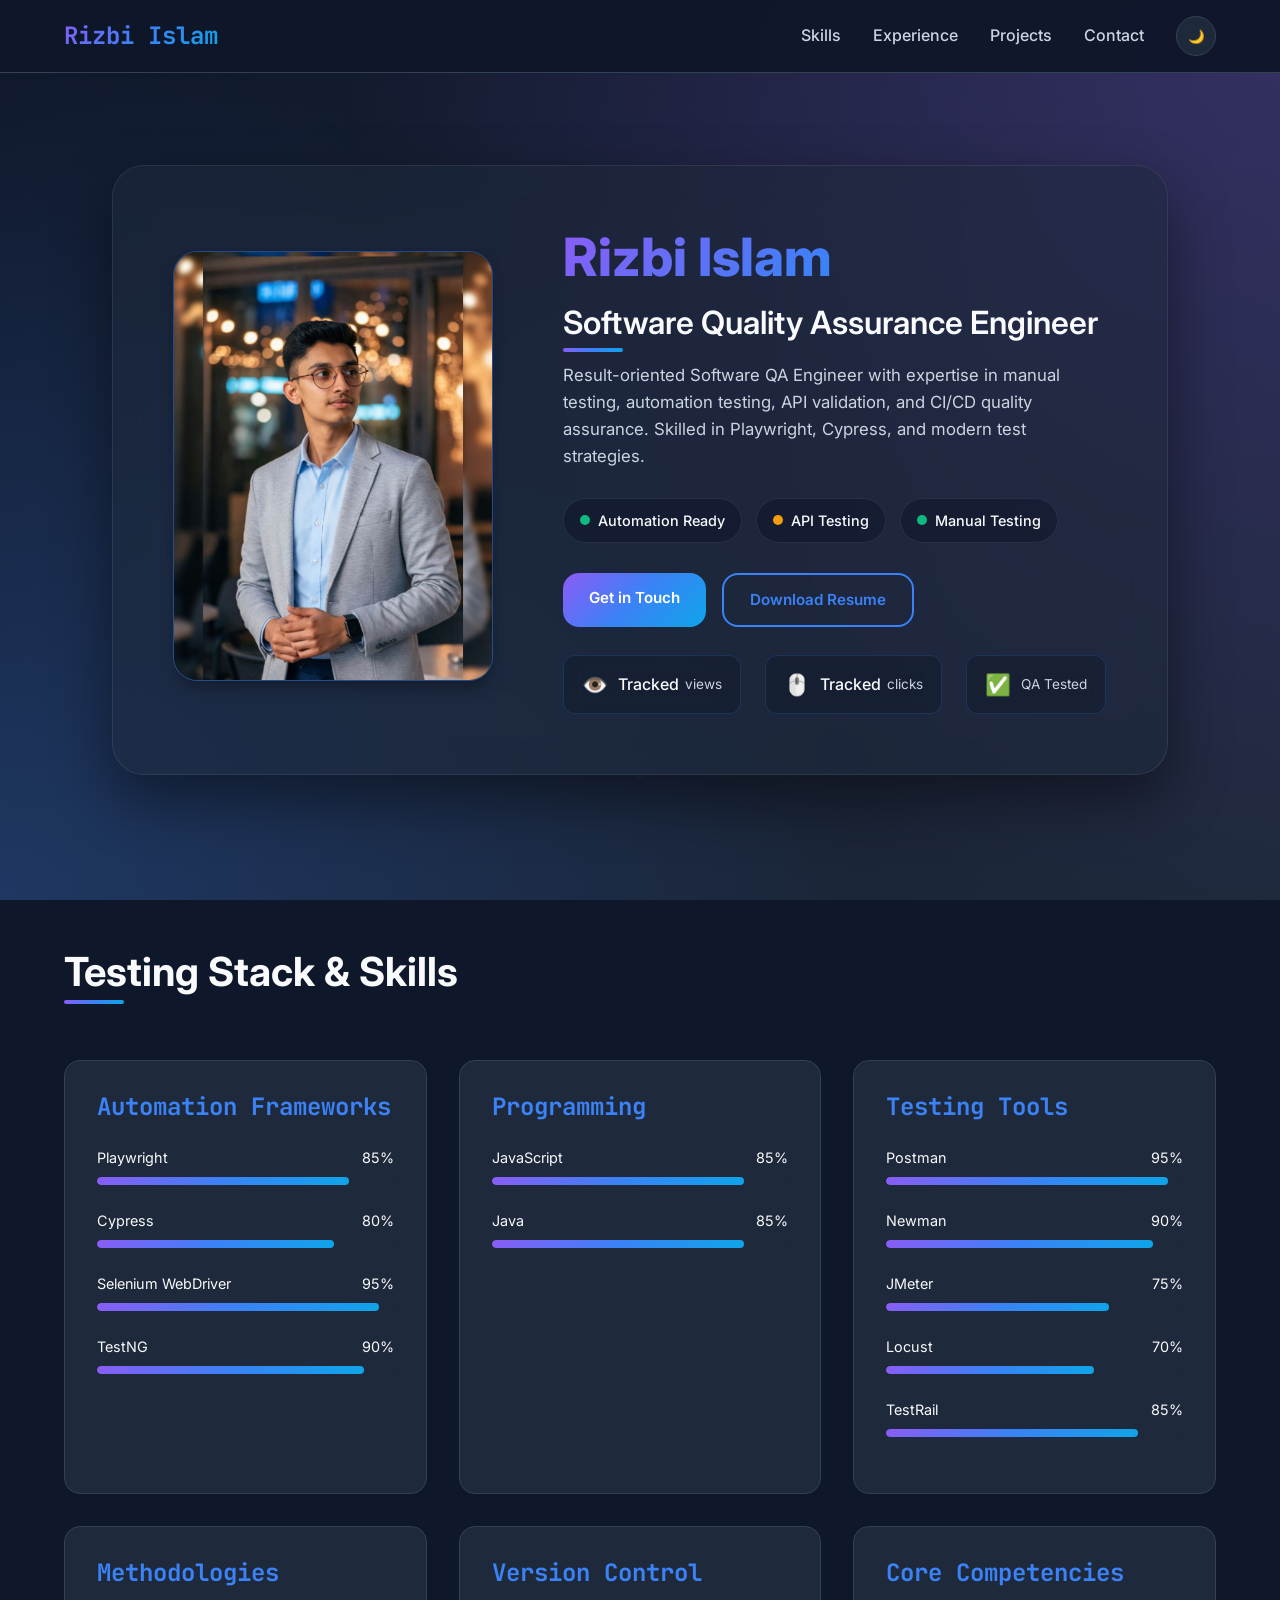
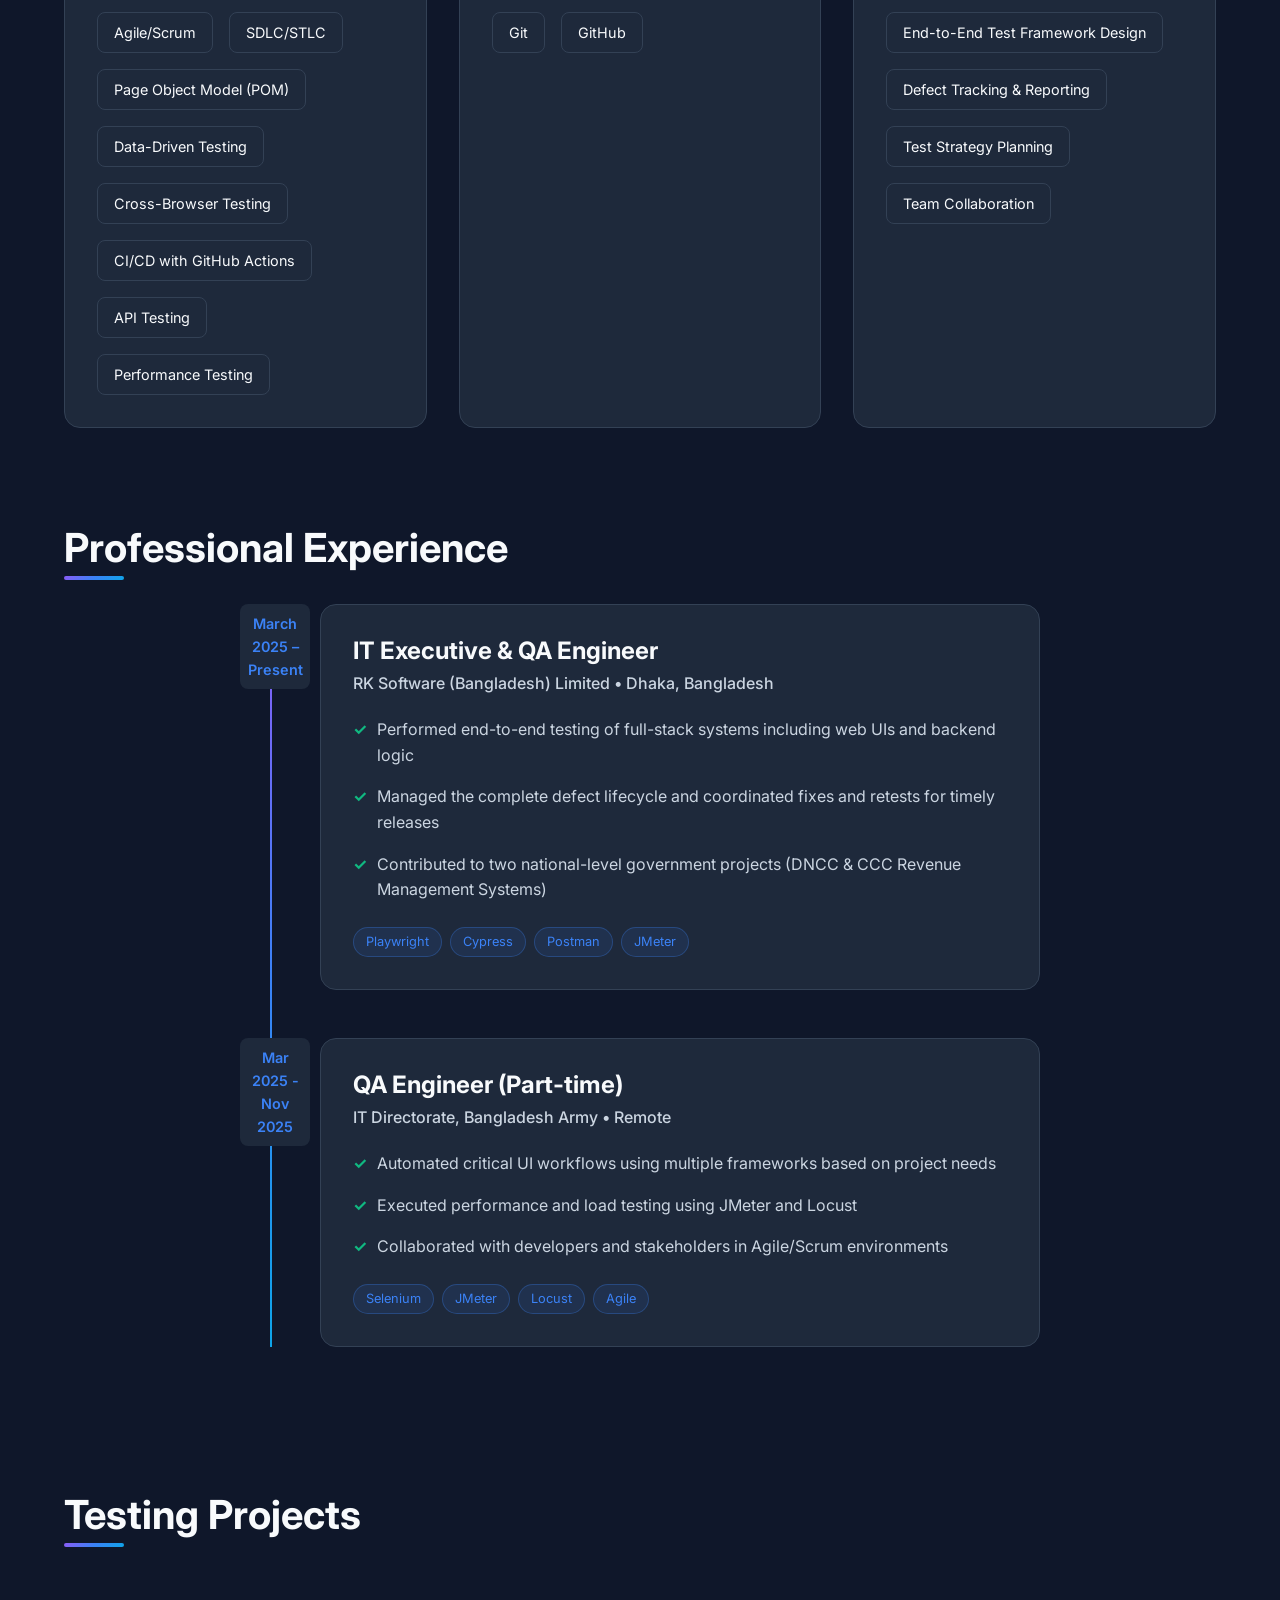
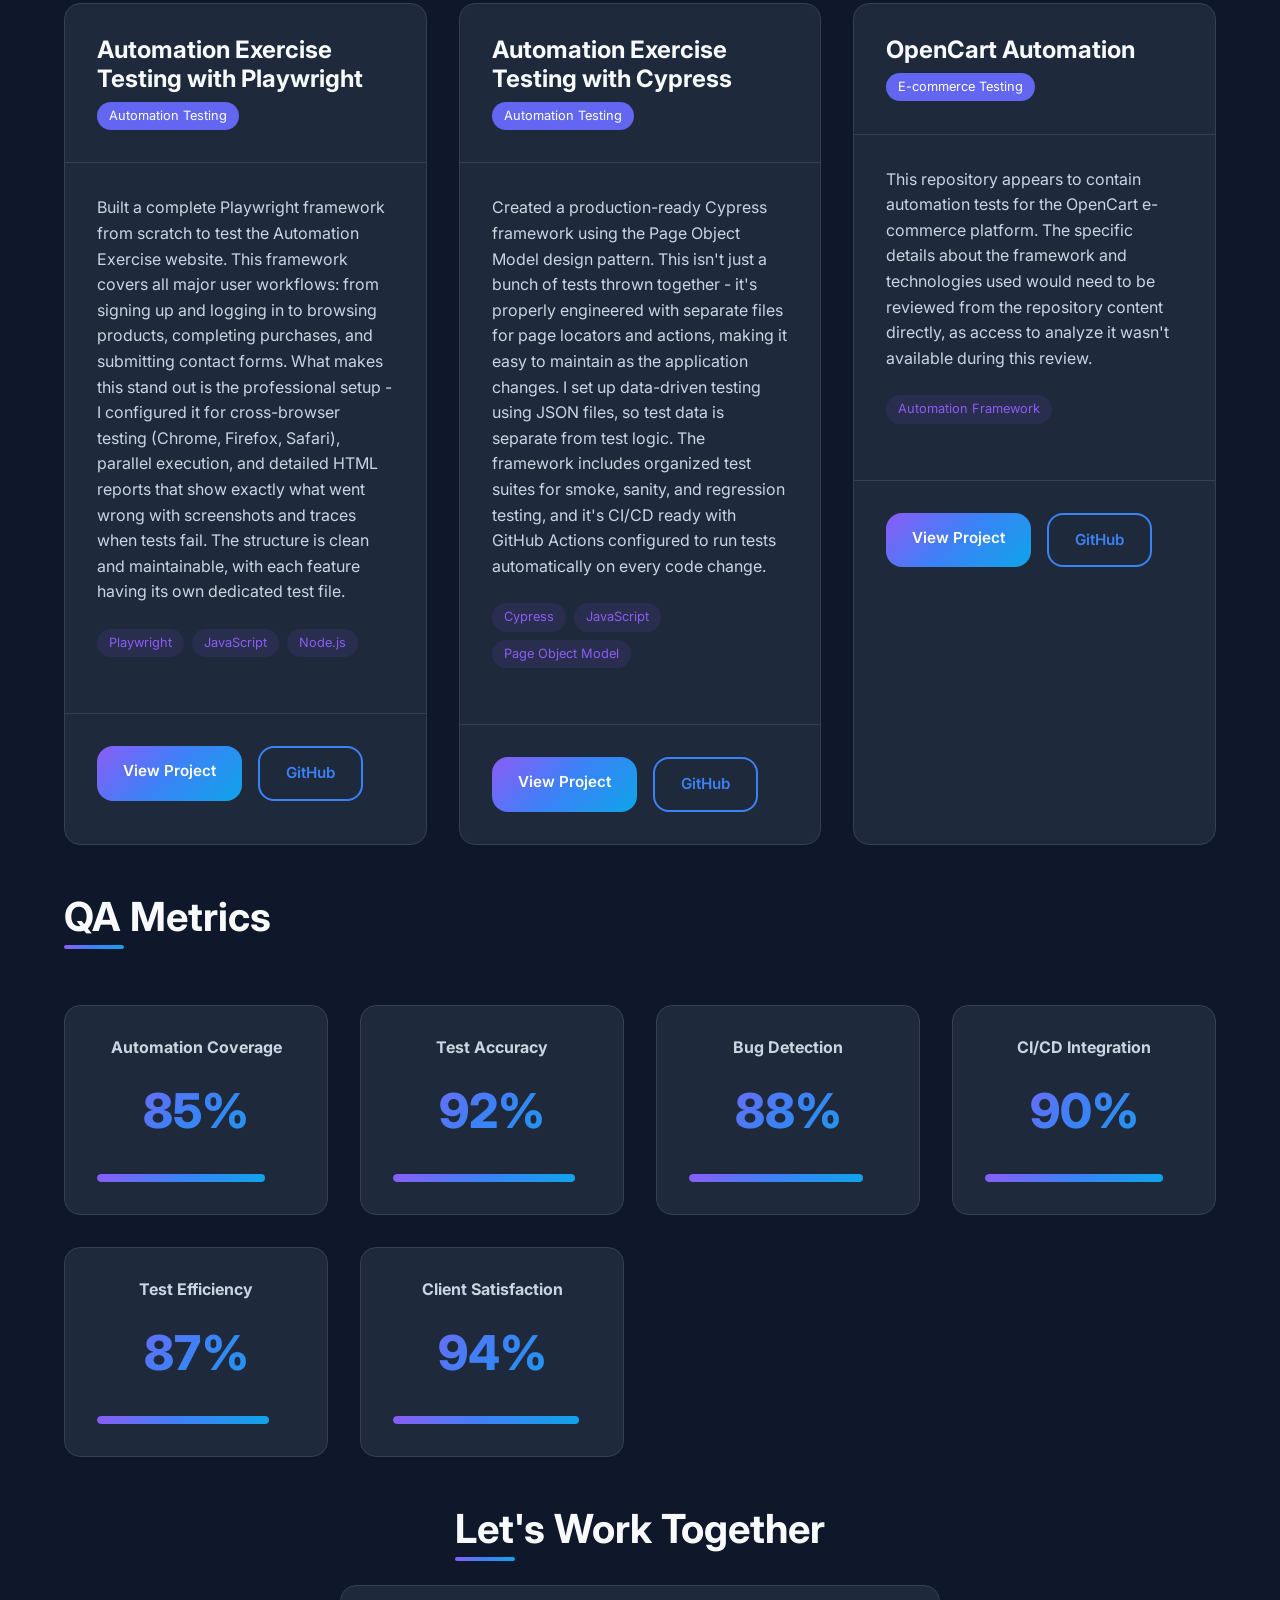
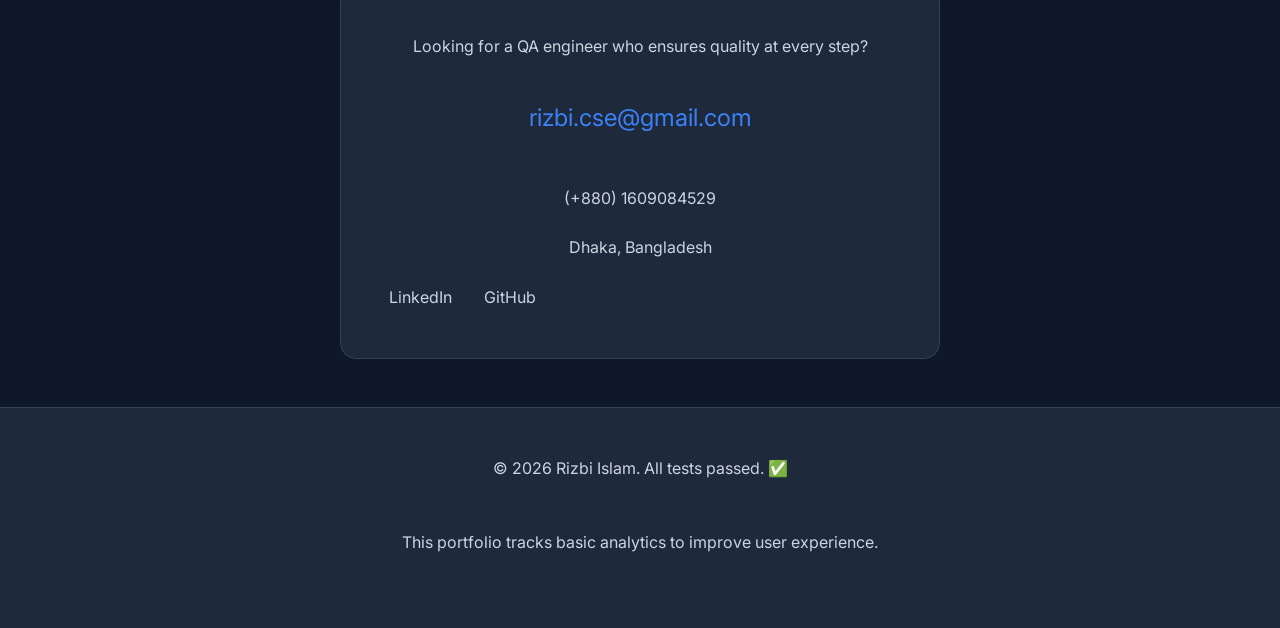
==== index.html @ 48743d95 "Update index.html" ====
<!DOCTYPE html>
<html lang="en" data-theme="dark">
<head>
    <meta charset="UTF-8">
    <meta name="viewport" content="width=device-width, initial-scale=1.0">
    <title>Rizbi Islam | QA Engineer</title>
    
    <!-- SEO Meta Tags -->
    <meta name="description" content="Rizbi Islam - Software Quality Assurance Engineer specializing in manual and automation testing, Playwright, Cypress, and API validation.">
    <meta name="keywords" content="Rizbi Islam, QA Engineer, Software Quality Assurance, Manual Testing, Automation Testing, API Testing, Playwright, Cypress, QA Portfolio">
    <meta name="robots" content="index, follow">

    <!-- Canonical URL -->
    <link rel="canonical" href="https://rizbi-islam.github.io/profile" />

    <!-- Open Graph / Social Sharing -->
    <meta property="og:title" content="Rizbi Islam | QA Engineer">
    <meta property="og:description" content="Portfolio of Rizbi Islam, a Software QA Engineer with expertise in manual and automation testing, Playwright, Cypress, and API validation.">
    <meta property="og:type" content="website">
    <meta property="og:url" content="https://rizbi-islam.github.io/profile">
    <meta property="og:image" content="https://rizbi-islam.github.io/profile/assets/profile.jpg">

    <!-- Twitter Card -->
    <meta name="twitter:card" content="summary_large_image">
    <meta name="twitter:title" content="Rizbi Islam | QA Engineer">
    <meta name="twitter:description" content="Portfolio of Rizbi Islam, a Software QA Engineer with expertise in manual and automation testing, Playwright, Cypress, and API validation.">
    <meta name="twitter:image" content="https://rizbi-islam.github.io/profile/assets/profile.jpg">

    <!-- Google Fonts -->
    <link href="https://fonts.googleapis.com/css2?family=Inter:wght@300;400;500;600;700;800&family=JetBrains+Mono:wght@400;500;600&display=swap" rel="stylesheet">
    
    <!-- CSS -->
    <link rel="stylesheet" href="css/main.css">
    <link rel="stylesheet" href="css/animations.css">
    
    <!-- Favicon -->
        <link rel="icon" type="image/x-icon" href="assets/favicon.ico">
        <link rel="icon" href="assets/favicon.svg" type="image/svg+xml">
        <link rel="apple-touch-icon" href="assets/logo.svg">
        <meta name="theme-color" content="#0f172a">

        <!-- Google Analytics (GA4) -->
        <script async src="https://www.googletagmanager.com/gtag/js?id=G-SKF50RZWN2"></script>
        <script>
                window.dataLayer = window.dataLayer || [];
                function gtag(){dataLayer.push(arguments);}
                gtag('js', new Date());
                gtag('config', 'G-SKF50RZWN2');
        </script>

        <!-- Structured Data (JSON-LD) for better search appearance -->
        <script type="application/ld+json">
        {
            "@context": "https://schema.org",
            "@type": "Person",
            "name": "Rizbi Islam",
            "url": "https://rizbi-islam.github.io/profile",
            "image": "https://rizbi-islam.github.io/profile/assets/profile.jpg",
            "jobTitle": "Software Quality Assurance Engineer",
            "description": "Result-oriented Software QA Engineer specializing in manual and automation testing, Playwright, Cypress, and API validation.",
            "sameAs": [
                "https://www.linkedin.com/",
                "https://github.com/rizbi-islam"
            ],
            "logo": "https://rizbi-islam.github.io/profile/assets/logo.svg"
        }
        </script>
</head>
<body>
    <!-- Navigation -->
    <nav class="qa-nav">
        <div class="container nav-content">
            <div class="nav-brand">Rizbi Islam</div>
            <div class="nav-links" id="nav-links">
                <a href="#skills">Skills</a>
                <a href="#experience">Experience</a>
                <a href="#projects">Projects</a>
                <a href="#contact">Contact</a>
                <button class="theme-toggle" id="theme-toggle">🌓</button>
            </div>
            <button class="hamburger" id="hamburger-menu">
                <span></span>
                <span></span>
                <span></span>
            </button>
        </div>
    </nav>

    <!-- Hero Section -->
    <header class="qa-hero" id="home">
        <div class="container">
            <div class="hero-wrapper">

                <!-- Left Image -->
                <div class="hero-image-section">
                    <img src="assets/profile.jpg" alt="Rizbi Islam - QA Engineer Profile Photo" class="hero-image" loading="lazy"/>
                </div>

                <!-- Right Content -->
                <div class="hero-text">
                    <h1 class="hero-name">Rizbi Islam</h1>
                    <h2 class="hero-title">Software Quality Assurance Engineer</h2>
                    <p class="hero-summary">
                        Result-oriented Software QA Engineer with expertise in manual testing,
                        automation testing, API validation, and CI/CD quality assurance.
                        Skilled in Playwright, Cypress, and modern test strategies.
                    </p>

                    <div class="qa-indicator">
                        <div class="test-status">
                            <span class="status-dot status-pass"></span>
                            Automation Ready
                        </div>
                        <div class="test-status">
                            <span class="status-dot status-running"></span>
                            API Testing
                        </div>
                        <div class="test-status">
                            <span class="status-dot status-pass"></span>
                            Manual Testing
                        </div>
                    </div>

                    <div class="hero-actions">
                        <a href="#contact" class="btn-qa">Get in Touch</a>
                        <a href="assets/resume.pdf" class="btn-qa btn-outline" download>Download Resume</a>
                    </div>

                    <div class="hero-stats">
                        <div class="stat-box">
                            <span class="stat-icon">👁️</span>
                            <span class="stat-text"><span id="view-count">0</span> <span class="stat-label">views</span></span>
                        </div>
                        <div class="stat-box">
                            <span class="stat-icon">🖱️</span>
                            <span class="stat-text"><span id="click-count">0</span> <span class="stat-label">clicks</span></span>
                        </div>
                        <div class="stat-box">
                            <span class="stat-icon">✅</span>
                            <span class="stat-text"><span class="stat-label">QA Tested</span></span>
                        </div>
                    </div>
                </div>
            </div>
        </div>
    </header>

    <!-- Main Content -->
    <main class="container">
        <section id="skills" class="skills-section">
            <h2>Testing Stack & Skills</h2>
            <div id="skills-container"></div>
        </section>

        <section id="experience" class="experience-section">
            <h2>Professional Experience</h2>
            <div class="timeline" id="experience-timeline"></div>
        </section>

        <section id="projects" class="projects-section">
            <h2>Testing Projects</h2>
            <div id="projects-container"></div>
        </section>

        <section id="stats" class="stats-section">
            <h2>QA Metrics</h2>
            <div id="stats-container"></div>
        </section>

        <section id="contact" class="contact-section">
            <h2>Let's Work Together</h2>
            <div class="contact-card">
                <p>Looking for a QA engineer who ensures quality at every step?</p>
                <div class="contact-info">
                    <a href="mailto:rizbi.cse@gmail.com" id="email-tracked" class="email-tracked">rizbi.cse@gmail.com</a>
                    <p class="contact-phone" id="hero-phone">(+880) 1609084529</p>
                    <p class="contact-location" id="hero-location">Dhaka, Bangladesh</p>
                </div>
                <div class="social-links">
                    <a href="#" id="linkedin-link" class="social-link">LinkedIn</a>
                    <a href="#" id="github-link" class="social-link">GitHub</a>
                </div>
            </div>
        </section>
    </main>

    <!-- Footer -->
    <footer class="qa-footer">
        <div class="container footer-content">
            <p>© <span id="current-year">2024</span> Rizbi Islam. All tests passed. ✅</p>
            <p>This portfolio tracks basic analytics to improve user experience.</p>
        </div>
    </footer>

    <!-- JavaScript -->
    <script src="js/data-manager.js"></script>
    <script src="js/analytics.js"></script>
    <script src="js/email-tracker.js"></script>
    <script src="js/theme-switcher.js"></script>
    <script src="js/ui-effects.js"></script>
    
    <script>
        // Set current year
        document.getElementById('current-year').textContent = new Date().getFullYear();
    </script>
</body>
</html>
---- css/main.css ----
/* ===== CSS RESET & VARIABLES ===== */
:root {
    /* QA Engineer Color Palette */
    --qa-pass: #10b981;      /* Green - Tests Passed */
    --qa-fail: #ef4444;      /* Red - Tests Failed */
    --qa-running: #f59e0b;   /* Amber - Tests Running */
    --qa-pending: #6366f1;   /* Indigo - Tests Pending */
    --qa-skip: #94a3b8;      /* Gray - Tests Skipped */
    
    /* Professional Dark Theme (Default) */
    --bg-primary: #0f172a;   /* Dark Blue */
    --bg-secondary: #1e293b; /* Dark Slate */
    --bg-card: #1e293b;
    --text-primary: #f8fafc;
    --text-secondary: #cbd5e1;
    --border-color: #334155;
    --accent-primary: #3b82f6;
    --accent-secondary: #8b5cf6;
    
    /* Gradients */
    --gradient-qa: linear-gradient(135deg, #8b5cf6, #3b82f6, #0ea5e9);
    --gradient-dark: linear-gradient(135deg, #0f172a, #1e293b);
    
    /* Typography */
    --font-sans: 'Inter', -apple-system, BlinkMacSystemFont, sans-serif;
    --font-mono: 'JetBrains Mono', 'Fira Code', monospace;
    
    /* Spacing */
    --space-xs: 0.5rem;
    --space-sm: 1rem;
    --space-md: 1.5rem;
    --space-lg: 2rem;
    --space-xl: 3rem;
    
    /* Borders & Shadows */
    --radius-sm: 0.375rem;
    --radius-md: 0.5rem;
    --radius-lg: 1rem;
    --shadow: 0 4px 6px -1px rgba(0, 0, 0, 0.25);
    --shadow-lg: 0 10px 15px -3px rgba(0, 0, 0, 0.3);
    
    /* Transitions */
    --transition-fast: 150ms ease;
    --transition-normal: 300ms ease;
  }
  
  /* Light Theme Variables */
  [data-theme="light"] {
    --bg-primary: #f8fafc;
    --bg-secondary: #ffffff;
    --bg-card: #ffffff;
    --text-primary: #0f172a;
    --text-secondary: #475569;
    --border-color: #e2e8f0;
    --shadow: 0 4px 6px -1px rgba(0, 0, 0, 0.1);
    --shadow-lg: 0 10px 15px -3px rgba(0, 0, 0, 0.1);
  }
  
  /* ===== BASE STYLES ===== */
  * {
    margin: 0;
    padding: 0;
    box-sizing: border-box;
  }
  
  body {
    font-family: var(--font-sans);
    background: var(--bg-primary);
    color: var(--text-primary);
    line-height: 1.6;
    transition: background-color var(--transition-normal);
  }
  
  .container {
    max-width: 1200px;
    margin: 0 auto;
    padding: 0 var(--space-md);
  }
  
  /* ===== TYPOGRAPHY ===== */
  h1, h2, h3, h4 {
    font-weight: 700;
    line-height: 1.2;
  }
  
  h1 {
    font-size: 3.5rem;
    background: var(--gradient-qa);
    -webkit-background-clip: text;
    -webkit-text-fill-color: transparent;
    background-clip: text;
    margin-bottom: var(--space-sm);
  }
  
  h2 {
    font-size: 2.5rem;
    margin-bottom: var(--space-lg);
    position: relative;
    display: inline-block;
  }
  
  h2::after {
    content: '';
    position: absolute;
    bottom: -8px;
    left: 0;
    width: 60px;
    height: 4px;
    background: var(--gradient-qa);
    border-radius: 2px;
  }
  
  h3 {
    font-size: 1.5rem;
    margin-bottom: var(--space-sm);
  }
  
  p {
    margin-bottom: var(--space-md);
    color: var(--text-secondary);
  }
  
  code {
    font-family: var(--font-mono);
    background: var(--bg-secondary);
    padding: 0.2rem 0.4rem;
    border-radius: var(--radius-sm);
    font-size: 0.9em;
  }
  
  /* ===== QA-SPECIFIC COMPONENTS ===== */
  .qa-indicator {
    display: flex;
    gap: var(--space-md);
    flex-wrap: wrap;
    margin: var(--space-md) 0;
  }
  
  .test-status {
    display: flex;
    align-items: center;
    gap: var(--space-xs);
    padding: var(--space-xs) var(--space-sm);
    background: var(--bg-secondary);
    border-radius: var(--radius-md);
    border: 1px solid var(--border-color);
  }
  
  .status-dot {
    width: 10px;
    height: 10px;
    border-radius: 50%;
    display: inline-block;
  }
  
  .status-pass { background: var(--qa-pass); }
  .status-running { background: var(--qa-running); }
  .status-fail { background: var(--qa-fail); }
  .status-pending { background: var(--qa-pending); }
  
  .automation-meter {
    margin: var(--space-sm) 0;
  }
  
  .meter-label {
    display: flex;
    justify-content: space-between;
    margin-bottom: var(--space-xs);
    font-size: 0.9rem;
  }
  
  .meter-bar {
    height: 8px;
    background: var(--bg-secondary);
    border-radius: 4px;
    overflow: hidden;
  }
  
  .meter-fill {
    height: 100%;
    background: var(--gradient-qa);
    border-radius: 4px;
    transition: width 1s ease-in-out;
  }
  
  /* ===== NAVIGATION ===== */
  .qa-nav {
    position: fixed;
    top: 0;
    width: 100%;
    background: rgba(15, 23, 42, 0.95);
    backdrop-filter: blur(10px);
    z-index: 1000;
    padding: var(--space-sm) 0;
    border-bottom: 1px solid var(--border-color);
  }
  
  .nav-content {
    display: flex;
    justify-content: space-between;
    align-items: center;
  }
  
  .nav-brand {
    font-family: var(--font-mono);
    font-weight: 700;
    font-size: 1.5rem;
    background: var(--gradient-qa);
    -webkit-background-clip: text;
    -webkit-text-fill-color: transparent;
  }
  
  .nav-links {
    display: flex;
    gap: var(--space-lg);
    align-items: center;
  }
  
  .nav-links a {
    text-decoration: none;
    color: var(--text-secondary);
    font-weight: 500;
    transition: color var(--transition-fast);
    position: relative;
  }
  
  .nav-links a:hover {
    color: var(--text-primary);
  }
  
  .nav-links a::after {
    content: '';
    position: absolute;
    bottom: -4px;
    left: 0;
    width: 0;
    height: 2px;
    background: var(--gradient-qa);
    transition: width var(--transition-normal);
  }
  
  .nav-links a:hover::after {
    width: 100%;
  }
  
  .theme-toggle {
    background: var(--bg-secondary);
    border: 1px solid var(--border-color);
    color: var(--text-primary);
    width: 40px;
    height: 40px;
    border-radius: 50%;
    cursor: pointer;
    display: flex;
    align-items: center;
    justify-content: center;
    transition: all var(--transition-fast);
  }
  
  .theme-toggle:hover {
    transform: rotate(30deg);
  }

  /* Hamburger Menu */
  .hamburger {
    display: none;
    flex-direction: column;
    background: none;
    border: none;
    cursor: pointer;
    gap: 6px;
    padding: 8px;
  }

  .hamburger span {
    width: 25px;
    height: 2.5px;
    background: var(--text-primary);
    border-radius: 2px;
    transition: all 0.3s ease;
  }

  .hamburger.active span:nth-child(1) {
    transform: rotate(45deg) translate(10px, 10px);
  }

  .hamburger.active span:nth-child(2) {
    opacity: 0;
  }

  .hamburger.active span:nth-child(3) {
    transform: rotate(-45deg) translate(7px, -7px);
  }

  @media (max-width: 768px) {
    .hamburger {
      display: flex;
    }

    .nav-links {
      display: none;
      position: absolute;
      top: 70px;
      right: 0;
      flex-direction: column;
      background: var(--bg-secondary);
      width: 100%;
      padding: var(--space-lg);
      border-bottom: 1px solid var(--border-color);
      gap: var(--space-md);
    }

    .nav-links.active {
      display: flex;
    }

    .nav-links a {
      padding: var(--space-sm) 0;
      border-bottom: 1px solid var(--border-color);
    }

    .nav-links a:last-child {
      border-bottom: none;
    }
  }
  
  /* ===== HERO SECTION (SEE BELOW FOR PREMIUM STYLING) ===== */

  .hero-content {
    display: flex;
    gap: var(--space-xl);
    align-items: center;
    z-index: 1;
    max-width: 1000px;
  }

  /* Old styles moved to PREMIUM HERO BANNER section below */
  
  .hero-text {
    flex: 1;
    min-width: 0;
  }
  
  .typewriter {
    overflow: hidden;
    border-right: 3px solid var(--qa-running);
    white-space: nowrap;
    margin: 0 auto;
    animation: typing 3.5s steps(40, end), blink-caret 0.75s step-end infinite;
    font-size: 1.8rem;
    color: var(--text-secondary);
    margin-bottom: var(--space-lg);
  }
  
  @keyframes typing {
    from { width: 0 }
    to { width: 100% }
  }
  
  @keyframes blink-caret {
    from, to { border-color: transparent }
    50% { border-color: var(--qa-running); }
  }
  
  /* Hero stats moved to PREMIUM HERO BANNER section */
  
  /* ===== SKILLS SECTION ===== */
  .skills-section {
    padding: var(--space-xl) 0;
  }
  
  .skills-grid {
    display: grid;
    grid-template-columns: repeat(auto-fit, minmax(300px, 1fr));
    gap: var(--space-lg);
  }
  
  .skill-category {
    background: var(--bg-card);
    padding: var(--space-lg);
    border-radius: var(--radius-lg);
    border: 1px solid var(--border-color);
    transition: transform var(--transition-normal), box-shadow var(--transition-normal);
  }
  
  .skill-category:hover {
    transform: translateY(-5px);
    box-shadow: var(--shadow-lg);
  }
  
  .skill-category h3 {
    color: var(--accent-primary);
    margin-bottom: var(--space-md);
    font-family: var(--font-mono);
  }
  
  .skill-tags {
    display: flex;
    flex-wrap: wrap;
    gap: var(--space-sm);
  }
  
  .skill-tag {
    background: var(--bg-secondary);
    color: var(--text-primary);
    padding: var(--space-xs) var(--space-sm);
    border-radius: var(--radius-md);
    font-size: 0.9rem;
    border: 1px solid var(--border-color);
    transition: all var(--transition-fast);
  }
  
  .skill-tag:hover {
    background: var(--accent-primary);
    color: white;
    transform: scale(1.05);
  }
  
  /* ===== EXPERIENCE TIMELINE ===== */
  .experience-section {
    padding: var(--space-xl) 0;
  }
  
  .timeline {
    position: relative;
    max-width: 800px;
    margin: 0 auto;
  }
  
  .timeline::before {
    content: '';
    position: absolute;
    left: 30px;
    top: 0;
    bottom: 0;
    width: 2px;
    background: var(--gradient-qa);
  }
  
  .timeline-item {
    position: relative;
    margin-bottom: var(--space-xl);
    padding-left: 80px;
  }
  
  .timeline-date {
    position: absolute;
    left: 0;
    top: 0;
    width: 70px;
    padding: var(--space-xs);
    background: var(--bg-secondary);
    border-radius: var(--radius-md);
    text-align: center;
    font-size: 0.9rem;
    font-weight: 600;
    color: var(--accent-primary);
  }
  
  .timeline-content {
    background: var(--bg-card);
    padding: var(--space-lg);
    border-radius: var(--radius-lg);
    border: 1px solid var(--border-color);
  }
  
  .timeline-content h3 {
    color: var(--text-primary);
    margin-bottom: var(--space-xs);
  }
  
  .timeline-content h4 {
    color: var(--text-secondary);
    font-weight: 500;
    margin-bottom: var(--space-md);
  }
  
  .achievements {
    list-style: none;
    margin-bottom: var(--space-md);
  }
  
  .achievements li {
    position: relative;
    padding-left: var(--space-md);
    margin-bottom: var(--space-sm);
    color: var(--text-secondary);
  }
  
  .achievements li::before {
    content: '✓';
    position: absolute;
    left: 0;
    color: var(--qa-pass);
    font-weight: bold;
  }
  
  .tech-used {
    display: flex;
    flex-wrap: wrap;
    gap: var(--space-xs);
  }
  
  .tech-badge {
    background: rgba(59, 130, 246, 0.1);
    color: var(--accent-primary);
    padding: 0.25rem 0.75rem;
    border-radius: 2rem;
    font-size: 0.8rem;
    border: 1px solid rgba(59, 130, 246, 0.3);
  }
  
  /* ===== PROJECTS SECTION ===== */
  .projects-section {
    padding: var(--space-xl) 0;
  }
  
  .projects-grid {
    display: grid;
    grid-template-columns: repeat(auto-fill, minmax(350px, 1fr));
    gap: var(--space-lg);
  }
  
  .project-card {
    background: var(--bg-card);
    border-radius: var(--radius-lg);
    overflow: hidden;
    border: 1px solid var(--border-color);
    transition: transform var(--transition-normal), box-shadow var(--transition-normal);
  }
  
  .project-card:hover {
    transform: translateY(-8px);
    box-shadow: var(--shadow-lg);
  }
  
  .project-card-header {
    padding: var(--space-lg);
    border-bottom: 1px solid var(--border-color);
  }
  
  .project-card-header h3 {
    margin-bottom: var(--space-xs);
  }
  
  .project-meta {
    display: flex;
    gap: var(--space-sm);
    color: var(--text-secondary);
    font-size: 0.9rem;
  }
  
  .project-card-body {
    padding: var(--space-lg);
  }
  
  .project-tech {
    display: flex;
    flex-wrap: wrap;
    gap: var(--space-xs);
    margin-bottom: var(--space-md);
  }
  
  .project-tech span {
    background: rgba(139, 92, 246, 0.1);
    color: var(--accent-secondary);
    padding: 0.25rem 0.75rem;
    border-radius: 2rem;
    font-size: 0.8rem;
  }
  
  .project-card-footer {
    padding: var(--space-lg);
    border-top: 1px solid var(--border-color);
    display: flex;
    gap: var(--space-sm);
  }
  
  .btn-qa {
    padding: var(--space-sm) var(--space-lg);
    background: var(--gradient-qa);
    color: white;
    border: none;
    border-radius: var(--radius-md);
    font-weight: 600;
    cursor: pointer;
    transition: transform var(--transition-fast);
    text-decoration: none;
    display: inline-block;
    text-align: center;
  }
  
  .btn-qa:hover {
    transform: translateY(-2px);
  }
  
  .btn-outline {
    background: transparent;
    border: 2px solid var(--accent-primary);
    color: var(--accent-primary);
  }
  
  /* ===== CONTACT SECTION ===== */
  .contact-section {
    padding: var(--space-xl) 0;
    text-align: center;
  }
  
  .contact-card {
    background: var(--bg-card);
    padding: var(--space-xl);
    border-radius: var(--radius-lg);
    max-width: 600px;
    margin: 0 auto;
    border: 1px solid var(--border-color);
  }
  
  .email-tracked {
    display: inline-block;
    font-size: 1.5rem;
    color: var(--accent-primary);
    text-decoration: none;
    margin-bottom: var(--space-lg);
    padding: var(--space-sm) var(--space-lg);
    border-radius: var(--radius-md);
    background: var(--bg-secondary);
    transition: all var(--transition-fast);
  }
  
  .email-tracked:hover {
    background: var(--accent-primary);
    color: white;
    transform: scale(1.05);
  }
  
  /* ===== FOOTER ===== */
  .qa-footer {
    background: var(--bg-secondary);
    padding: var(--space-xl) 0;
    border-top: 1px solid var(--border-color);
    text-align: center;
  }
  
  .footer-content {
    display: flex;
    flex-direction: column;
    align-items: center;
    gap: var(--space-md);
  }
  
  .social-links {
    display: flex;
    gap: var(--space-lg);
  }
  
  .social-link {
    color: var(--text-secondary);
    text-decoration: none;
    transition: color var(--transition-fast);
  }
  
  .social-link:hover {
    color: var(--accent-primary);
  }
  
  /* ===== RESPONSIVE DESIGN ===== */
  @media (max-width: 768px) {
    h1 { font-size: 2.5rem; }
    h2 { font-size: 2rem; }
    
    .nav-links {
      display: none; /* Consider hamburger menu */
    }

    .hero-content {
      flex-direction: column;
      gap: var(--space-lg);
    }

    .hero-image-section {
      flex: 0 0 250px;
    }

    .hero-image {
      height: 250px;
    }
    
    .hero-stats {
      flex-direction: column;
      gap: var(--space-sm);
    }
    
    .skills-grid {
      grid-template-columns: 1fr;
    }
    
    .projects-grid {
      grid-template-columns: 1fr;
    }
    
    .timeline::before {
      left: 20px;
    }
    
    .timeline-item {
      padding-left: 60px;
    }
    
    .timeline-date {
      width: 50px;
      font-size: 0.8rem;
    }
  }

/* ===== PREMIUM HERO BANNER ===== */
.qa-hero {
  min-height: 100vh;
  display: flex;
  align-items: center;
  padding: 120px 0 80px;
  background: radial-gradient(circle at top right,
      rgba(139, 92, 246, 0.25),
      transparent 60%),
    radial-gradient(circle at bottom left,
      rgba(59, 130, 246, 0.25),
      transparent 55%),
    var(--gradient-dark);
  position: relative;
  overflow: hidden;
}

/* Starry background effect */
.qa-hero::before {
  content: '';
  position: absolute;
  width: 100%;
  height: 100%;
  background-image: 
    radial-gradient(1px 1px at 12% 19%, white, rgba(255, 255, 255, 0)),
    radial-gradient(1px 1px at 34% 78%, white, rgba(255, 255, 255, 0)),
    radial-gradient(1.5px 1.5px at 87% 15%, white, rgba(255, 255, 255, 0)),
    radial-gradient(1px 1px at 25% 42%, rgba(255, 255, 255, 0.8), rgba(255, 255, 255, 0)),
    radial-gradient(1px 1px at 75% 65%, white, rgba(255, 255, 255, 0)),
    radial-gradient(1.5px 1.5px at 55% 88%, rgba(255, 255, 255, 0.9), rgba(255, 255, 255, 0)),
    radial-gradient(1px 1px at 90% 50%, white, rgba(255, 255, 255, 0)),
    radial-gradient(1.5px 1.5px at 20% 65%, rgba(255, 255, 255, 0.8), rgba(255, 255, 255, 0)),
    radial-gradient(1px 1px at 40% 25%, white, rgba(255, 255, 255, 0));
  background-repeat: repeat;
  background-size: 200% 200%;
  opacity: 0.5;
  pointer-events: none;
  z-index: 0;
}

.hero-wrapper {
  display: flex;
  gap: 70px;
  align-items: center;
  justify-content: space-between;
  padding: 60px;
  border-radius: 2rem;
  background: rgba(30, 41, 59, 0.55);
  border: 1px solid rgba(255, 255, 255, 0.08);
  backdrop-filter: blur(18px);
  box-shadow: 0 25px 60px rgba(0, 0, 0, 0.45);
  max-width: 1100px;
  margin: auto;
  position: relative;
  z-index: 1;
}

.hero-image-section {
  flex: 0 0 320px;
}

.hero-image {
  width: 100%;
  height: 430px;
  object-fit: cover;
  border-radius: 1.5rem;
  border: 1px solid rgba(59, 130, 246, 0.4);
  box-shadow: var(--shadow-lg);
  transition: transform 0.35s ease;
}

.hero-image:hover {
  transform: scale(1.03);
}

.hero-text {
  flex: 1;
  min-width: 0;
}

.hero-name {
  font-size: 3.3rem;
  font-weight: 800;
  margin-bottom: 12px;
  background: var(--gradient-qa);
  -webkit-background-clip: text;
  -webkit-text-fill-color: transparent;
}

.hero-title {
  font-size: 2rem;
  font-weight: 600;
  color: var(--text-primary);
  margin-bottom: 18px;
  line-height: 1.35;
  white-space: normal;
}

.hero-summary {
  font-size: 1.05rem;
  max-width: 600px;
  margin-bottom: 28px;
  color: var(--text-secondary);
}

.qa-indicator {
  display: flex;
  flex-wrap: wrap;
  gap: 14px;
  margin-bottom: 30px;
}

.test-status {
  padding: 10px 16px;
  border-radius: 999px;
  background: rgba(15, 23, 42, 0.55);
  border: 1px solid rgba(255, 255, 255, 0.08);
  font-size: 0.9rem;
  font-weight: 500;
  display: flex;
  align-items: center;
  gap: 8px;
}

.hero-actions {
  display: flex;
  gap: 16px;
  flex-wrap: wrap;
  margin-bottom: 24px;
}

.hero-stats {
  display: flex;
  gap: 24px;
  flex-wrap: wrap;
  margin-top: 28px;
}

.stat-box {
  display: flex;
  align-items: center;
  gap: 10px;
  padding: 12px 18px;
  background: rgba(15, 23, 42, 0.4);
  border: 1px solid rgba(59, 130, 246, 0.2);
  border-radius: 0.75rem;
  backdrop-filter: blur(8px);
}

.stat-icon {
  font-size: 1.3rem;
  display: flex;
  align-items: center;
}

.stat-text {
  display: flex;
  align-items: center;
  gap: 6px;
  font-weight: 500;
  color: var(--text-primary);
}

.stat-label {
  font-size: 0.85rem;
  color: var(--text-secondary);
  font-weight: 400;
}

.btn-qa {
  padding: 13px 26px;
  border-radius: 1rem;
  font-weight: 600;
  font-size: 0.95rem;
  transition: all 0.25s ease;
}

.btn-qa:hover {
  transform: translateY(-3px);
}

.btn-outline {
  background: transparent;
  border: 2px solid var(--accent-primary);
  color: var(--accent-primary);
}

.btn-outline:hover {
  background: var(--accent-primary);
  color: white;
}

@media (max-width: 900px) {
  .hero-wrapper {
    flex-direction: column;
    text-align: center;
    padding: 40px;
    gap: 40px;
  }

  .hero-image {
    height: 320px;
    max-width: 280px;
    margin: auto;
  }

  .hero-image-section {
    flex: 0 0 280px;
  }

  .hero-actions {
    justify-content: center;
  }

  .qa-indicator {
    justify-content: center;
  }

  .hero-stats {
    justify-content: center;
  }

  .hero-title {
    font-size: 1.5rem;
  }

  .hero-name {
    font-size: 2.5rem;
  }
}




/* Add these styles at the end of your main.css file */

/* ===== SKILLS CONTAINER STYLES ===== */
#skills-container {
    display: grid;
    grid-template-columns: repeat(auto-fit, minmax(300px, 1fr));
    gap: var(--space-lg);
    margin-top: var(--space-lg);
}

.skill-items {
    margin-top: var(--space-sm);
}

.skill-meter {
    margin-bottom: var(--space-md);
}

/* ===== PROJECTS GRID STYLES ===== */
#projects-container {
    margin-top: var(--space-lg);
}

.projects-grid {
    display: grid;
    grid-template-columns: repeat(auto-fill, minmax(350px, 1fr));
    gap: var(--space-lg);
}

.project-category {
    background: var(--qa-pending);
    color: white;
    padding: 0.25rem 0.75rem;
    border-radius: 2rem;
    font-size: 0.8rem;
    display: inline-block;
}

/* ===== STATS GRID STYLES ===== */
#stats-container {
    margin-top: var(--space-lg);
}

.stats-grid {
    display: grid;
    grid-template-columns: repeat(auto-fit, minmax(250px, 1fr));
    gap: var(--space-lg);
}

.stat-card {
    background: var(--bg-card);
    padding: var(--space-lg);
    border-radius: var(--radius-lg);
    border: 1px solid var(--border-color);
    text-align: center;
    transition: transform var(--transition-normal), box-shadow var(--transition-normal);
}

.stat-card:hover {
    transform: translateY(-5px);
    box-shadow: var(--shadow-lg);
}

.stat-card h3 {
    color: var(--text-secondary);
    font-size: 1rem;
    margin-bottom: var(--space-sm);
}

.stat-number {
    font-size: 3rem;
    font-weight: 800;
    background: var(--gradient-qa);
    -webkit-background-clip: text;
    -webkit-text-fill-color: transparent;
    margin: var(--space-sm) 0;
}

.stat-bar {
    height: 8px;
    background: var(--bg-secondary);
    border-radius: 4px;
    overflow: hidden;
    margin-top: var(--space-md);
}

.stat-fill {
    height: 100%;
    background: var(--gradient-qa);
    border-radius: 4px;
    transition: width 1s ease-in-out;
    width: 0%;
}

/* ===== ERROR MESSAGE ===== */
.error-message {
    position: fixed;
    top: 20px;
    right: 20px;
    background: var(--qa-fail);
    color: white;
    padding: var(--space-md);
    border-radius: var(--radius-md);
    z-index: 9999;
    box-shadow: var(--shadow-lg);
    display: flex;
    align-items: center;
    gap: var(--space-sm);
}

.error-message button {
    background: white;
    color: var(--qa-fail);
    border: none;
    padding: 0.25rem 0.75rem;
    border-radius: var(--radius-sm);
    cursor: pointer;
    font-weight: 600;
}

/* ===== SKILL TAGS IN SKILLS SECTION ===== */
.skill-tags {
    display: flex;
    flex-wrap: wrap;
    gap: var(--space-sm);
    margin-top: var(--space-sm);
}

.skill-tag {
    background: var(--bg-secondary);
    color: var(--text-primary);
    padding: var(--space-xs) var(--space-sm);
    border-radius: var(--radius-md);
    font-size: 0.9rem;
    border: 1px solid var(--border-color);
    transition: all var(--transition-fast);
}

.skill-tag:hover {
    background: var(--accent-primary);
    color: white;
    transform: scale(1.05);
}
---- css/animations.css ----
/* Animations */
@keyframes fadeInUp {
    from {
        opacity: 0;
        transform: translateY(30px);
    }
    to {
        opacity: 1;
        transform: translateY(0);
    }
}

@keyframes fadeIn {
    from { opacity: 0; }
    to { opacity: 1; }
}

@keyframes pulse {
    0%, 100% { opacity: 1; }
    50% { opacity: 0.7; }
}

@keyframes slideInRight {
    from {
        opacity: 0;
        transform: translateX(50px);
    }
    to {
        opacity: 1;
        transform: translateX(0);
    }
}

@keyframes twinkle {
    0%, 100% { opacity: 0.3; }
    50% { opacity: 1; }
}

@keyframes float {
    0%, 100% { transform: translateY(0px); }
    50% { transform: translateY(-20px); }
}

/* Animation Classes */
.fade-in-up {
    animation: fadeInUp 0.6s ease forwards;
}

.fade-in {
    animation: fadeIn 0.8s ease forwards;
}

.pulse {
    animation: pulse 2s infinite;
}

.slide-in-right {
    animation: slideInRight 0.5s ease forwards;
}

.twinkle {
    animation: twinkle 3s ease-in-out infinite;
}

.float {
    animation: float 6s ease-in-out infinite;
}

/* Staggered animations for items */
.timeline-item {
    opacity: 0;
    animation: fadeInUp 0.6s ease forwards;
}

.timeline-item:nth-child(1) { animation-delay: 0.1s; }
.timeline-item:nth-child(2) { animation-delay: 0.2s; }
.timeline-item:nth-child(3) { animation-delay: 0.3s; }

.project-card {
    opacity: 0;
    animation: fadeInUp 0.6s ease forwards;
}

.project-card:nth-child(1) { animation-delay: 0.1s; }
.project-card:nth-child(2) { animation-delay: 0.2s; }
.project-card:nth-child(3) { animation-delay: 0.3s; }
.project-card:nth-child(4) { animation-delay: 0.4s; }

/* Hover effects */
.hover-lift {
    transition: transform 0.3s ease, box-shadow 0.3s ease;
}

.hover-lift:hover {
    transform: translateY(-5px);
    box-shadow: var(--shadow-lg);
}

/* Loading animation */
.loading-spinner {
    display: inline-block;
    width: 20px;
    height: 20px;
    border: 3px solid rgba(59, 130, 246, 0.3);
    border-radius: 50%;
    border-top-color: var(--accent-primary);
    animation: spin 1s ease-in-out infinite;
}

@keyframes spin {
    to { transform: rotate(360deg); }
}

/* Success animation */
.success-check {
    display: inline-block;
    width: 24px;
    height: 24px;
    background: var(--qa-pass);
    color: white;
    border-radius: 50%;
    text-align: center;
    line-height: 24px;
    animation: pop 0.3s ease;
}

@keyframes pop {
    0% { transform: scale(0); }
    80% { transform: scale(1.2); }
    100% { transform: scale(1); }
}
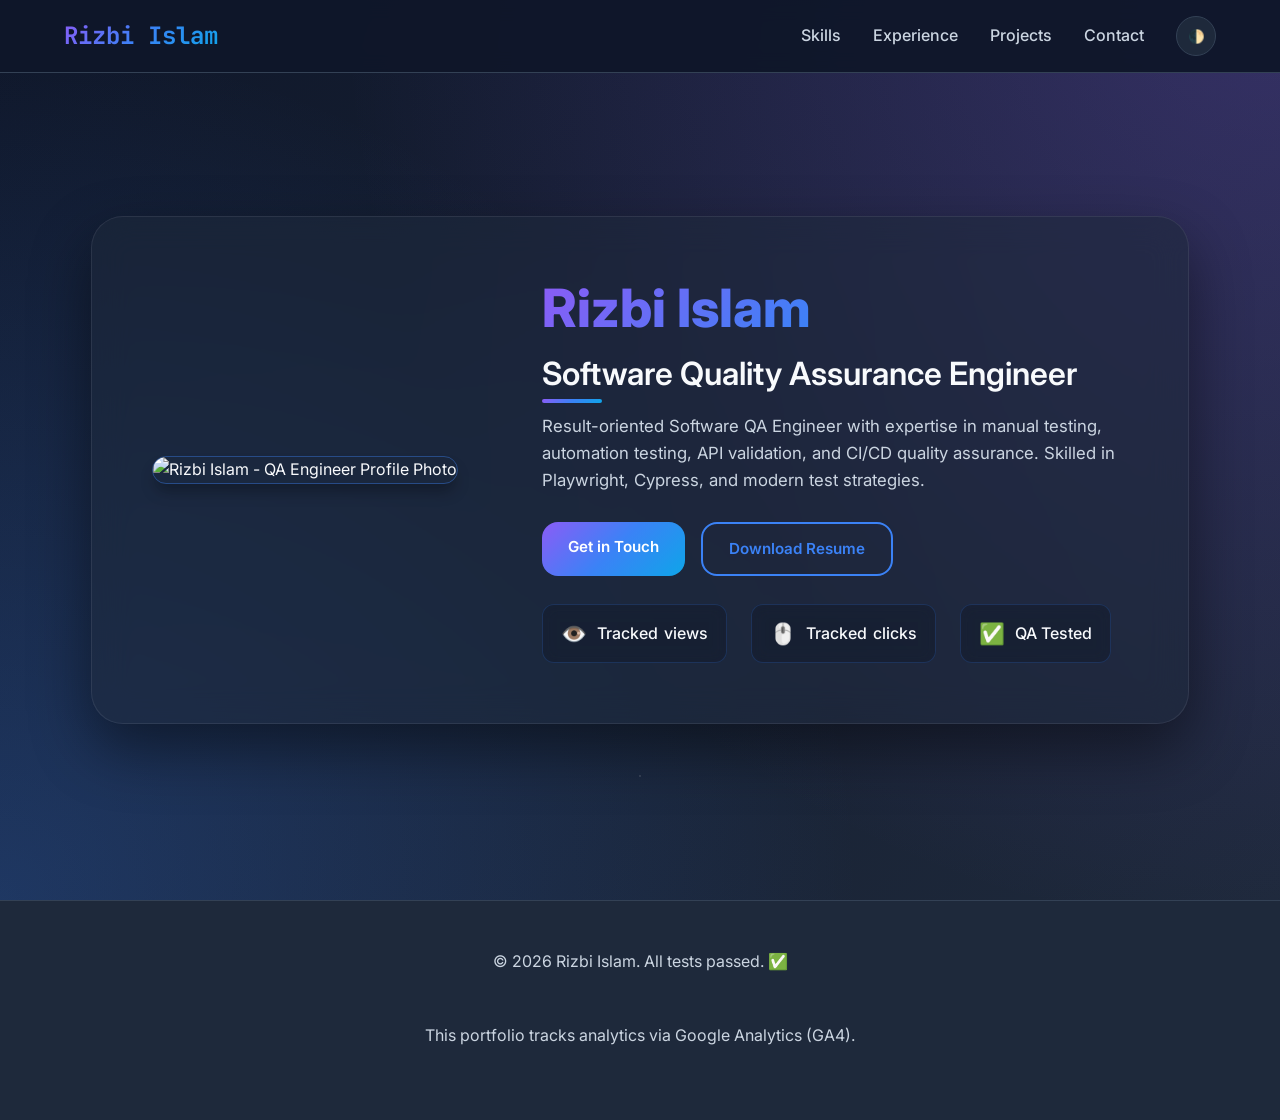
==== commit 863e5c2a: "V 0.0.1" ====
--- a/index.html
+++ b/index.html
@@ -4,7 +4,7 @@
     <meta charset="UTF-8">
     <meta name="viewport" content="width=device-width, initial-scale=1.0">
     <title>Rizbi Islam | QA Engineer</title>
-    
+
     <!-- SEO Meta Tags -->
     <meta name="description" content="Rizbi Islam - Software Quality Assurance Engineer specializing in manual and automation testing, Playwright, Cypress, and API validation.">
     <meta name="keywords" content="Rizbi Islam, QA Engineer, Software Quality Assurance, Manual Testing, Automation Testing, API Testing, Playwright, Cypress, QA Portfolio">
@@ -18,13 +18,13 @@
     <meta property="og:description" content="Portfolio of Rizbi Islam, a Software QA Engineer with expertise in manual and automation testing, Playwright, Cypress, and API validation.">
     <meta property="og:type" content="website">
     <meta property="og:url" content="https://rizbi-islam.github.io/profile">
-    <meta property="og:image" content="https://rizbi-islam.github.io/profile/assets/profile.jpg">
+    <meta property="og:image" content="https://rizbi-islam.github.io/profile/assets/profile.png">
 
     <!-- Twitter Card -->
     <meta name="twitter:card" content="summary_large_image">
     <meta name="twitter:title" content="Rizbi Islam | QA Engineer">
     <meta name="twitter:description" content="Portfolio of Rizbi Islam, a Software QA Engineer with expertise in manual and automation testing, Playwright, Cypress, and API validation.">
-    <meta name="twitter:image" content="https://rizbi-islam.github.io/profile/assets/profile.jpg">
+    <meta name="twitter:image" content="https://rizbi-islam.github.io/profile/assets/profile.png">
 
     <!-- Google Fonts -->
     <link href="https://fonts.googleapis.com/css2?family=Inter:wght@300;400;500;600;700;800&family=JetBrains+Mono:wght@400;500;600&display=swap" rel="stylesheet">
@@ -32,42 +32,41 @@
     <!-- CSS -->
     <link rel="stylesheet" href="css/main.css">
     <link rel="stylesheet" href="css/animations.css">
-    
-    <!-- Favicon -->
-        <link rel="icon" type="image/x-icon" href="assets/favicon.ico">
-        <link rel="icon" href="assets/favicon.svg" type="image/svg+xml">
-        <link rel="apple-touch-icon" href="assets/logo.svg">
-        <meta name="theme-color" content="#0f172a">
 
-        <!-- Google Analytics (GA4) -->
-        <script async src="https://www.googletagmanager.com/gtag/js?id=G-SKF50RZWN2"></script>
-        <script>
-                window.dataLayer = window.dataLayer || [];
-                function gtag(){dataLayer.push(arguments);}
-                gtag('js', new Date());
-                gtag('config', 'G-SKF50RZWN2');
-        </script>
+    <!-- Favicon / Search Appearance -->
+    <link rel="icon" type="image/png" href="assets/favicon.png">
+    <link rel="apple-touch-icon" href="assets/logo.png">
+    <meta name="theme-color" content="#0f172a">
 
-        <!-- Structured Data (JSON-LD) for better search appearance -->
-        <script type="application/ld+json">
-        {
-            "@context": "https://schema.org",
-            "@type": "Person",
-            "name": "Rizbi Islam",
-            "url": "https://rizbi-islam.github.io/profile",
-            "image": "https://rizbi-islam.github.io/profile/assets/profile.jpg",
-            "jobTitle": "Software Quality Assurance Engineer",
-            "description": "Result-oriented Software QA Engineer specializing in manual and automation testing, Playwright, Cypress, and API validation.",
-            "sameAs": [
-                "https://www.linkedin.com/",
-                "https://github.com/rizbi-islam"
-            ],
-            "logo": "https://rizbi-islam.github.io/profile/assets/logo.svg"
-        }
-        </script>
+    <!-- Google Analytics (GA4) -->
+    <script async src="https://www.googletagmanager.com/gtag/js?id=G-SKF50RZWN2"></script>
+    <script>
+        window.dataLayer = window.dataLayer || [];
+        function gtag(){dataLayer.push(arguments);}
+        gtag('js', new Date());
+        gtag('config', 'G-SKF50RZWN2');
+    </script>
+
+    <!-- Structured Data (JSON-LD) for search appearance -->
+    <script type="application/ld+json">
+    {
+        "@context": "https://schema.org",
+        "@type": "Person",
+        "name": "Rizbi Islam",
+        "url": "https://rizbi-islam.github.io/profile",
+        "image": "https://rizbi-islam.github.io/profile/assets/profile.png",
+        "jobTitle": "Software Quality Assurance Engineer",
+        "description": "Result-oriented Software QA Engineer specializing in manual and automation testing, Playwright, Cypress, and API validation.",
+        "sameAs": [
+            "https://www.linkedin.com/",
+            "https://github.com/rizbi-islam"
+        ],
+        "logo": "https://rizbi-islam.github.io/profile/assets/logo.png"
+    }
+    </script>
 </head>
 <body>
-    <!-- Navigation -->
+    <!-- Navigation, Hero, Main Content same as before -->
     <nav class="qa-nav">
         <div class="container nav-content">
             <div class="nav-brand">Rizbi Islam</div>
@@ -79,9 +78,7 @@
                 <button class="theme-toggle" id="theme-toggle">🌓</button>
             </div>
             <button class="hamburger" id="hamburger-menu">
-                <span></span>
-                <span></span>
-                <span></span>
+                <span></span><span></span><span></span>
             </button>
         </div>
     </nav>
@@ -90,13 +87,9 @@
     <header class="qa-hero" id="home">
         <div class="container">
             <div class="hero-wrapper">
-
-                <!-- Left Image -->
                 <div class="hero-image-section">
-                    <img src="assets/profile.jpg" alt="Rizbi Islam - QA Engineer Profile Photo" class="hero-image" loading="lazy"/>
+                    <img src="assets/profile.png" alt="Rizbi Islam - QA Engineer Profile Photo" class="hero-image" loading="lazy"/>
                 </div>
-
-                <!-- Right Content -->
                 <div class="hero-text">
                     <h1 class="hero-name">Rizbi Islam</h1>
                     <h2 class="hero-title">Software Quality Assurance Engineer</h2>
@@ -105,39 +98,22 @@
                         automation testing, API validation, and CI/CD quality assurance.
                         Skilled in Playwright, Cypress, and modern test strategies.
                     </p>
-
-                    <div class="qa-indicator">
-                        <div class="test-status">
-                            <span class="status-dot status-pass"></span>
-                            Automation Ready
-                        </div>
-                        <div class="test-status">
-                            <span class="status-dot status-running"></span>
-                            API Testing
-                        </div>
-                        <div class="test-status">
-                            <span class="status-dot status-pass"></span>
-                            Manual Testing
-                        </div>
-                    </div>
-
                     <div class="hero-actions">
                         <a href="#contact" class="btn-qa">Get in Touch</a>
                         <a href="assets/resume.pdf" class="btn-qa btn-outline" download>Download Resume</a>
                     </div>
-
                     <div class="hero-stats">
                         <div class="stat-box">
                             <span class="stat-icon">👁️</span>
-                            <span class="stat-text"><span id="view-count">0</span> <span class="stat-label">views</span></span>
+                            <span class="stat-text"><span id="view-count">GA4</span> views</span>
                         </div>
                         <div class="stat-box">
                             <span class="stat-icon">🖱️</span>
-                            <span class="stat-text"><span id="click-count">0</span> <span class="stat-label">clicks</span></span>
+                            <span class="stat-text"><span id="click-count">GA4</span> clicks</span>
                         </div>
                         <div class="stat-box">
                             <span class="stat-icon">✅</span>
-                            <span class="stat-text"><span class="stat-label">QA Tested</span></span>
+                            <span class="stat-text">QA Tested</span>
                         </div>
                     </div>
                 </div>
@@ -145,62 +121,17 @@
         </div>
     </header>
 
-    <!-- Main Content -->
-    <main class="container">
-        <section id="skills" class="skills-section">
-            <h2>Testing Stack & Skills</h2>
-            <div id="skills-container"></div>
-        </section>
-
-        <section id="experience" class="experience-section">
-            <h2>Professional Experience</h2>
-            <div class="timeline" id="experience-timeline"></div>
-        </section>
-
-        <section id="projects" class="projects-section">
-            <h2>Testing Projects</h2>
-            <div id="projects-container"></div>
-        </section>
-
-        <section id="stats" class="stats-section">
-            <h2>QA Metrics</h2>
-            <div id="stats-container"></div>
-        </section>
-
-        <section id="contact" class="contact-section">
-            <h2>Let's Work Together</h2>
-            <div class="contact-card">
-                <p>Looking for a QA engineer who ensures quality at every step?</p>
-                <div class="contact-info">
-                    <a href="mailto:rizbi.cse@gmail.com" id="email-tracked" class="email-tracked">rizbi.cse@gmail.com</a>
-                    <p class="contact-phone" id="hero-phone">(+880) 1609084529</p>
-                    <p class="contact-location" id="hero-location">Dhaka, Bangladesh</p>
-                </div>
-                <div class="social-links">
-                    <a href="#" id="linkedin-link" class="social-link">LinkedIn</a>
-                    <a href="#" id="github-link" class="social-link">GitHub</a>
-                </div>
-            </div>
-        </section>
-    </main>
-
     <!-- Footer -->
     <footer class="qa-footer">
         <div class="container footer-content">
             <p>© <span id="current-year">2024</span> Rizbi Islam. All tests passed. ✅</p>
-            <p>This portfolio tracks basic analytics to improve user experience.</p>
+            <p>This portfolio tracks analytics via Google Analytics (GA4).</p>
         </div>
     </footer>
 
-    <!-- JavaScript -->
-    <script src="js/data-manager.js"></script>
+    <!-- JS -->
     <script src="js/analytics.js"></script>
-    <script src="js/email-tracker.js"></script>
-    <script src="js/theme-switcher.js"></script>
-    <script src="js/ui-effects.js"></script>
-    
     <script>
-        // Set current year
         document.getElementById('current-year').textContent = new Date().getFullYear();
     </script>
 </body>
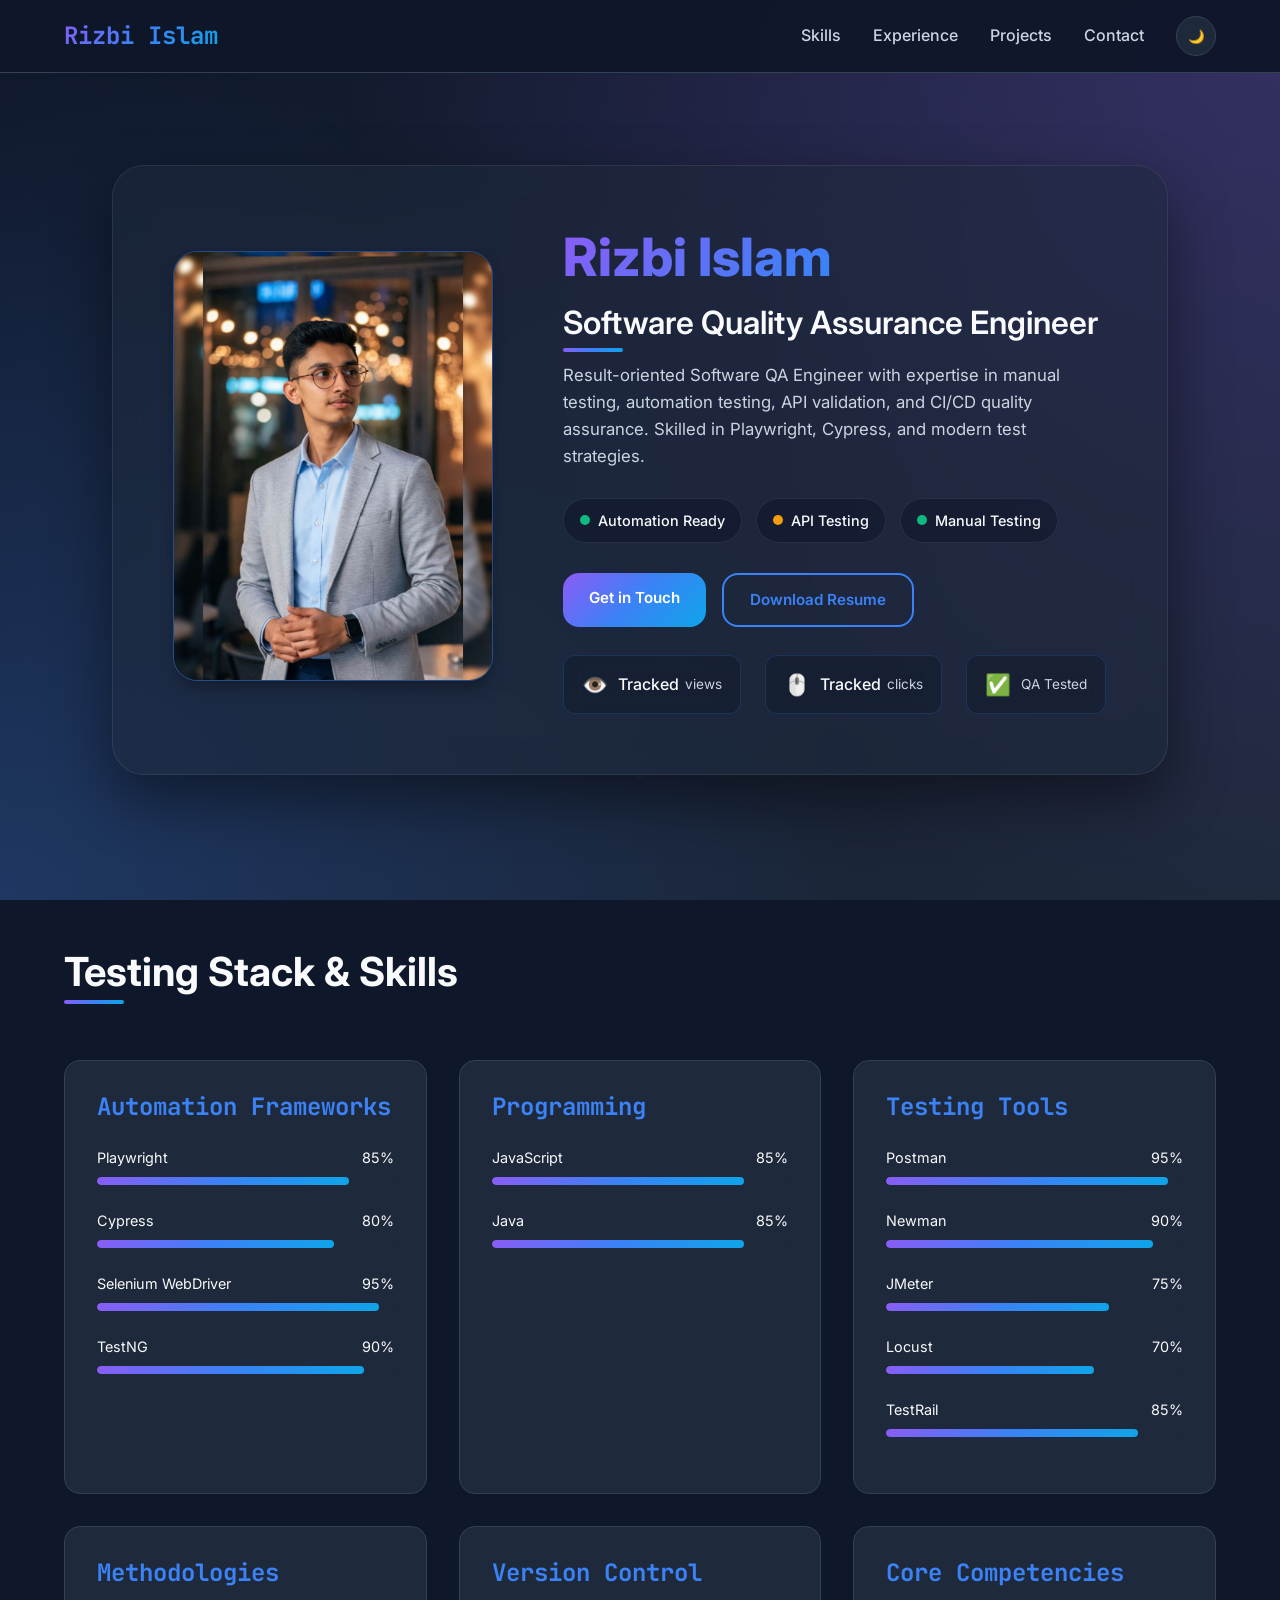
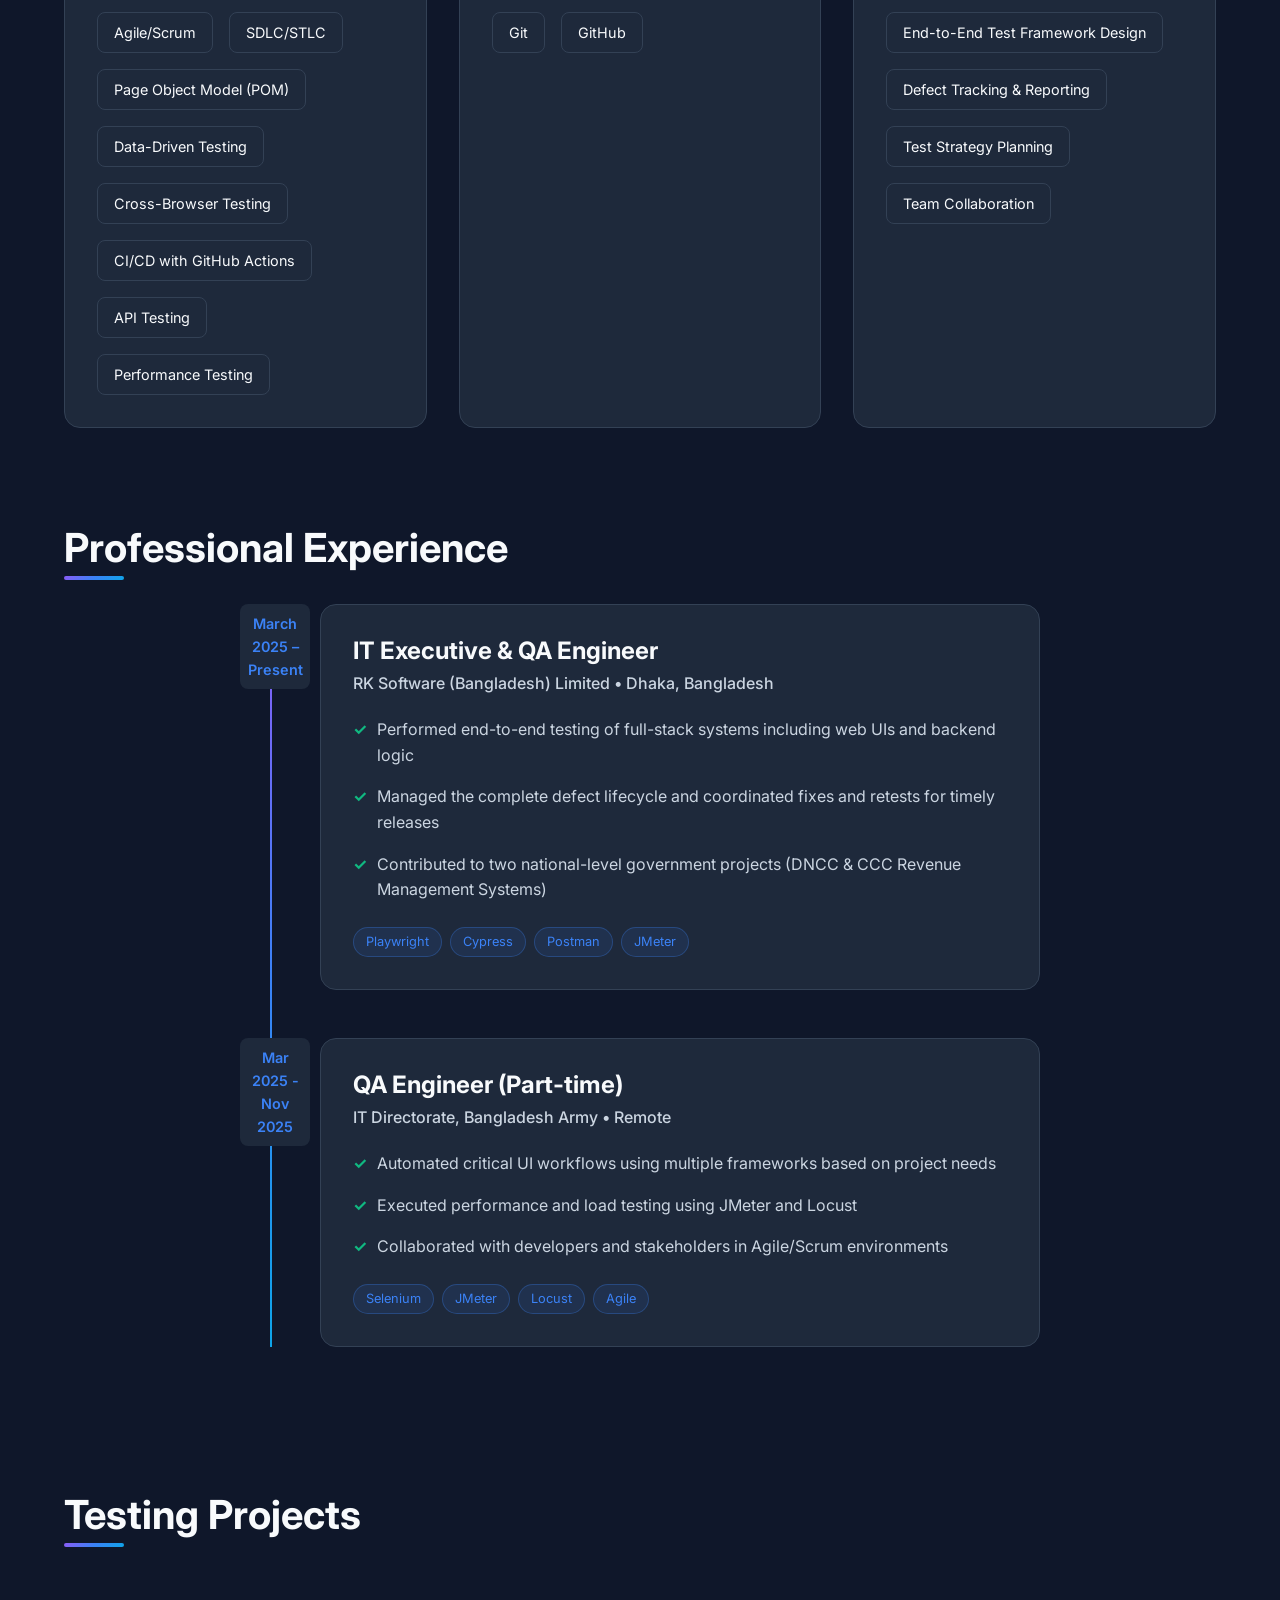
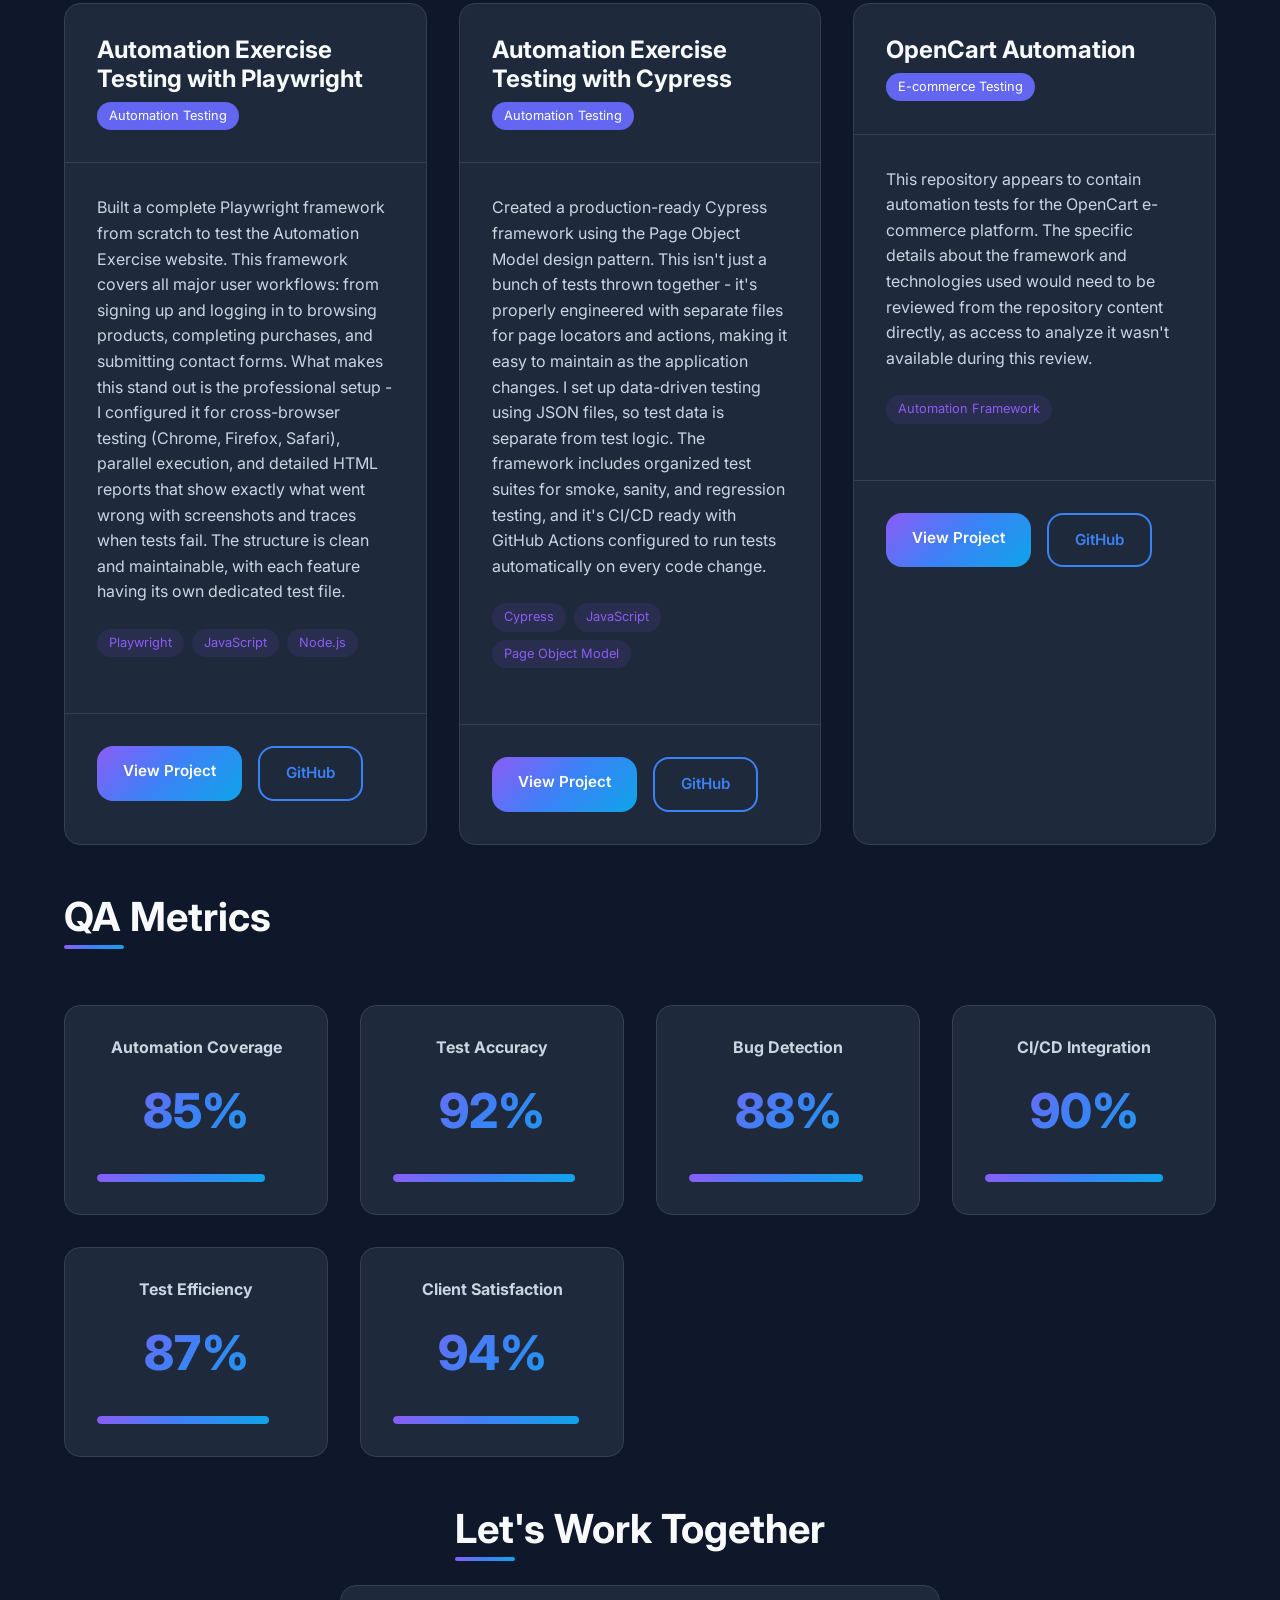
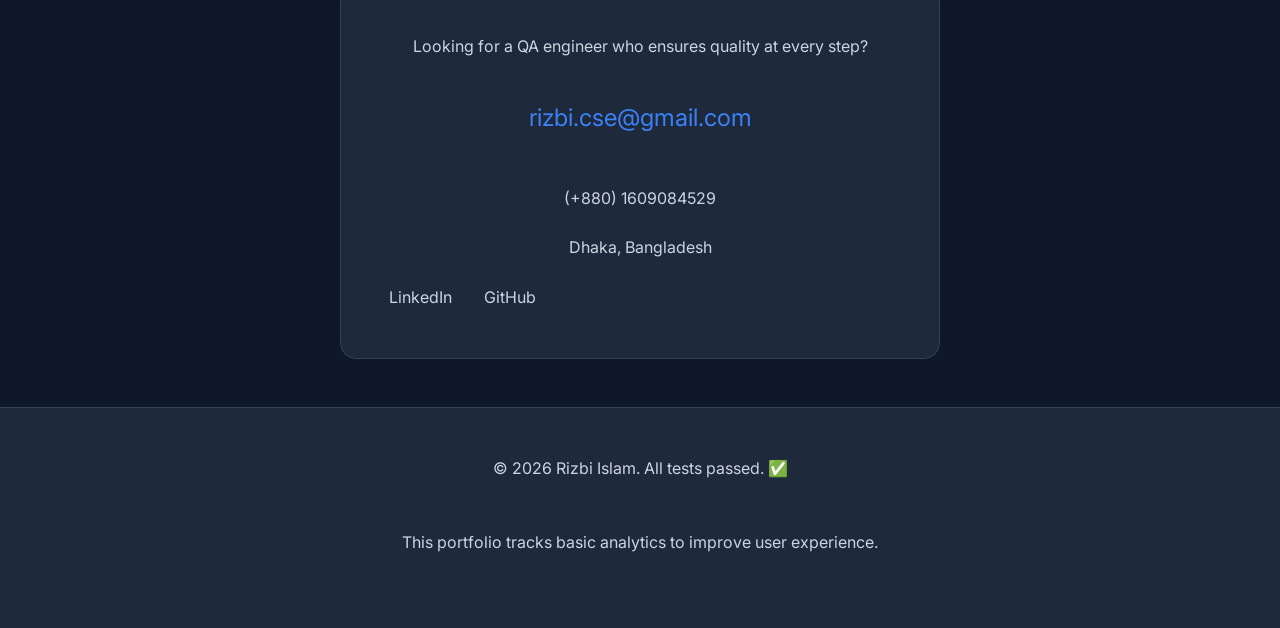
==== commit 59441eae: "Second Commit" ====
--- a/index.html
+++ b/index.html
@@ -4,7 +4,7 @@
     <meta charset="UTF-8">
     <meta name="viewport" content="width=device-width, initial-scale=1.0">
     <title>Rizbi Islam | QA Engineer</title>
-
+    
     <!-- SEO Meta Tags -->
     <meta name="description" content="Rizbi Islam - Software Quality Assurance Engineer specializing in manual and automation testing, Playwright, Cypress, and API validation.">
     <meta name="keywords" content="Rizbi Islam, QA Engineer, Software Quality Assurance, Manual Testing, Automation Testing, API Testing, Playwright, Cypress, QA Portfolio">
@@ -18,13 +18,13 @@
     <meta property="og:description" content="Portfolio of Rizbi Islam, a Software QA Engineer with expertise in manual and automation testing, Playwright, Cypress, and API validation.">
     <meta property="og:type" content="website">
     <meta property="og:url" content="https://rizbi-islam.github.io/profile">
-    <meta property="og:image" content="https://rizbi-islam.github.io/profile/assets/profile.png">
+    <meta property="og:image" content="https://rizbi-islam.github.io/profile/assets/profile.jpg">
 
     <!-- Twitter Card -->
     <meta name="twitter:card" content="summary_large_image">
     <meta name="twitter:title" content="Rizbi Islam | QA Engineer">
     <meta name="twitter:description" content="Portfolio of Rizbi Islam, a Software QA Engineer with expertise in manual and automation testing, Playwright, Cypress, and API validation.">
-    <meta name="twitter:image" content="https://rizbi-islam.github.io/profile/assets/profile.png">
+    <meta name="twitter:image" content="https://rizbi-islam.github.io/profile/assets/profile.jpg">
 
     <!-- Google Fonts -->
     <link href="https://fonts.googleapis.com/css2?family=Inter:wght@300;400;500;600;700;800&family=JetBrains+Mono:wght@400;500;600&display=swap" rel="stylesheet">
@@ -32,41 +32,42 @@
     <!-- CSS -->
     <link rel="stylesheet" href="css/main.css">
     <link rel="stylesheet" href="css/animations.css">
-
-    <!-- Favicon / Search Appearance -->
-    <link rel="icon" type="image/png" href="assets/favicon.png">
-    <link rel="apple-touch-icon" href="assets/logo.png">
-    <meta name="theme-color" content="#0f172a">
-
-    <!-- Google Analytics (GA4) -->
-    <script async src="https://www.googletagmanager.com/gtag/js?id=G-SKF50RZWN2"></script>
-    <script>
-        window.dataLayer = window.dataLayer || [];
-        function gtag(){dataLayer.push(arguments);}
-        gtag('js', new Date());
-        gtag('config', 'G-SKF50RZWN2');
-    </script>
-
-    <!-- Structured Data (JSON-LD) for search appearance -->
-    <script type="application/ld+json">
-    {
-        "@context": "https://schema.org",
-        "@type": "Person",
-        "name": "Rizbi Islam",
-        "url": "https://rizbi-islam.github.io/profile",
-        "image": "https://rizbi-islam.github.io/profile/assets/profile.png",
-        "jobTitle": "Software Quality Assurance Engineer",
-        "description": "Result-oriented Software QA Engineer specializing in manual and automation testing, Playwright, Cypress, and API validation.",
-        "sameAs": [
-            "https://www.linkedin.com/",
-            "https://github.com/rizbi-islam"
-        ],
-        "logo": "https://rizbi-islam.github.io/profile/assets/logo.png"
-    }
-    </script>
+    
+    <!-- Favicon -->
+        <link rel="icon" type="image/x-icon" href="assets/favicon.ico">
+        <link rel="icon" href="assets/favicon.svg" type="image/svg+xml">
+        <link rel="apple-touch-icon" href="assets/logo.svg">
+        <meta name="theme-color" content="#0f172a">
+
+        <!-- Google Analytics (GA4) -->
+        <script async src="https://www.googletagmanager.com/gtag/js?id=G-SKF50RZWN2"></script>
+        <script>
+                window.dataLayer = window.dataLayer || [];
+                function gtag(){dataLayer.push(arguments);}
+                gtag('js', new Date());
+                gtag('config', 'G-SKF50RZWN2');
+        </script>
+
+        <!-- Structured Data (JSON-LD) for better search appearance -->
+        <script type="application/ld+json">
+        {
+            "@context": "https://schema.org",
+            "@type": "Person",
+            "name": "Rizbi Islam",
+            "url": "https://rizbi-islam.github.io/profile",
+            "image": "https://rizbi-islam.github.io/profile/assets/profile.jpg",
+            "jobTitle": "Software Quality Assurance Engineer",
+            "description": "Result-oriented Software QA Engineer specializing in manual and automation testing, Playwright, Cypress, and API validation.",
+            "sameAs": [
+                "https://www.linkedin.com/",
+                "https://github.com/rizbi-islam"
+            ],
+            "logo": "https://rizbi-islam.github.io/profile/assets/logo.svg"
+        }
+        </script>
 </head>
 <body>
-    <!-- Navigation, Hero, Main Content same as before -->
+    <!-- Navigation -->
     <nav class="qa-nav">
         <div class="container nav-content">
             <div class="nav-brand">Rizbi Islam</div>
@@ -78,7 +79,9 @@
                 <button class="theme-toggle" id="theme-toggle">🌓</button>
             </div>
             <button class="hamburger" id="hamburger-menu">
-                <span></span><span></span><span></span>
+                <span></span>
+                <span></span>
+                <span></span>
             </button>
         </div>
     </nav>
@@ -87,9 +90,13 @@
     <header class="qa-hero" id="home">
         <div class="container">
             <div class="hero-wrapper">
+
+                <!-- Left Image -->
                 <div class="hero-image-section">
-                    <img src="assets/profile.png" alt="Rizbi Islam - QA Engineer Profile Photo" class="hero-image" loading="lazy"/>
-                </div>
+                    <img src="assets/profile.jpg" alt="Rizbi Islam - QA Engineer Profile Photo" class="hero-image" loading="lazy"/>
+                </div>
+
+                <!-- Right Content -->
                 <div class="hero-text">
                     <h1 class="hero-name">Rizbi Islam</h1>
                     <h2 class="hero-title">Software Quality Assurance Engineer</h2>
@@ -98,40 +105,102 @@
                         automation testing, API validation, and CI/CD quality assurance.
                         Skilled in Playwright, Cypress, and modern test strategies.
                     </p>
+
+                    <div class="qa-indicator">
+                        <div class="test-status">
+                            <span class="status-dot status-pass"></span>
+                            Automation Ready
+                        </div>
+                        <div class="test-status">
+                            <span class="status-dot status-running"></span>
+                            API Testing
+                        </div>
+                        <div class="test-status">
+                            <span class="status-dot status-pass"></span>
+                            Manual Testing
+                        </div>
+                    </div>
+
                     <div class="hero-actions">
                         <a href="#contact" class="btn-qa">Get in Touch</a>
                         <a href="assets/resume.pdf" class="btn-qa btn-outline" download>Download Resume</a>
                     </div>
+
                     <div class="hero-stats">
                         <div class="stat-box">
                             <span class="stat-icon">👁️</span>
-                            <span class="stat-text"><span id="view-count">GA4</span> views</span>
+                            <span class="stat-text"><span id="view-count">0</span> <span class="stat-label">views</span></span>
                         </div>
                         <div class="stat-box">
                             <span class="stat-icon">🖱️</span>
-                            <span class="stat-text"><span id="click-count">GA4</span> clicks</span>
+                            <span class="stat-text"><span id="click-count">0</span> <span class="stat-label">clicks</span></span>
                         </div>
                         <div class="stat-box">
                             <span class="stat-icon">✅</span>
-                            <span class="stat-text">QA Tested</span>
+                            <span class="stat-text"><span class="stat-label">QA Tested</span></span>
                         </div>
                     </div>
                 </div>
             </div>
         </div>
     </header>
+
+    <!-- Main Content -->
+    <main class="container">
+        <section id="skills" class="skills-section">
+            <h2>Testing Stack & Skills</h2>
+            <div id="skills-container"></div>
+        </section>
+
+        <section id="experience" class="experience-section">
+            <h2>Professional Experience</h2>
+            <div class="timeline" id="experience-timeline"></div>
+        </section>
+
+        <section id="projects" class="projects-section">
+            <h2>Testing Projects</h2>
+            <div id="projects-container"></div>
+        </section>
+
+        <section id="stats" class="stats-section">
+            <h2>QA Metrics</h2>
+            <div id="stats-container"></div>
+        </section>
+
+        <section id="contact" class="contact-section">
+            <h2>Let's Work Together</h2>
+            <div class="contact-card">
+                <p>Looking for a QA engineer who ensures quality at every step?</p>
+                <div class="contact-info">
+                    <a href="mailto:rizbi.cse@gmail.com" id="email-tracked" class="email-tracked">rizbi.cse@gmail.com</a>
+                    <p class="contact-phone" id="hero-phone">(+880) 1609084529</p>
+                    <p class="contact-location" id="hero-location">Dhaka, Bangladesh</p>
+                </div>
+                <div class="social-links">
+                    <a href="#" id="linkedin-link" class="social-link">LinkedIn</a>
+                    <a href="#" id="github-link" class="social-link">GitHub</a>
+                </div>
+            </div>
+        </section>
+    </main>
 
     <!-- Footer -->
     <footer class="qa-footer">
         <div class="container footer-content">
             <p>© <span id="current-year">2024</span> Rizbi Islam. All tests passed. ✅</p>
-            <p>This portfolio tracks analytics via Google Analytics (GA4).</p>
+            <p>This portfolio tracks basic analytics to improve user experience.</p>
         </div>
     </footer>
 
-    <!-- JS -->
+    <!-- JavaScript -->
+    <script src="js/data-manager.js"></script>
     <script src="js/analytics.js"></script>
+    <script src="js/email-tracker.js"></script>
+    <script src="js/theme-switcher.js"></script>
+    <script src="js/ui-effects.js"></script>
+    
     <script>
+        // Set current year
         document.getElementById('current-year').textContent = new Date().getFullYear();
     </script>
 </body>
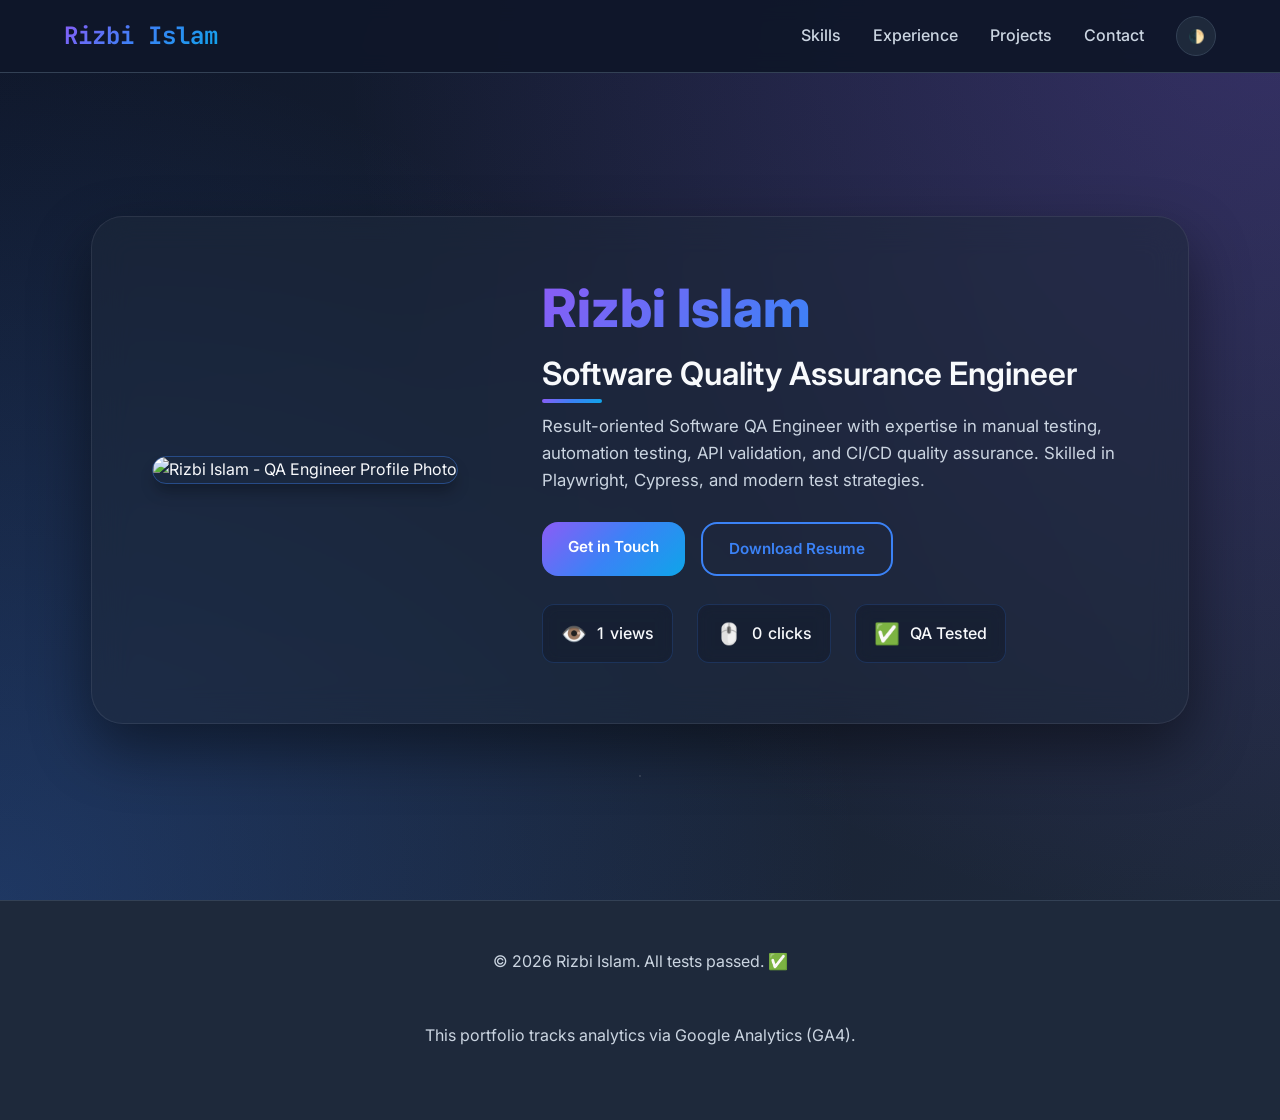
==== commit c96907a0: "Merge remote changes with local analytics improvements" ====
--- a/index.html
+++ b/index.html
@@ -4,7 +4,7 @@
     <meta charset="UTF-8">
     <meta name="viewport" content="width=device-width, initial-scale=1.0">
     <title>Rizbi Islam | QA Engineer</title>
-    
+
     <!-- SEO Meta Tags -->
     <meta name="description" content="Rizbi Islam - Software Quality Assurance Engineer specializing in manual and automation testing, Playwright, Cypress, and API validation.">
     <meta name="keywords" content="Rizbi Islam, QA Engineer, Software Quality Assurance, Manual Testing, Automation Testing, API Testing, Playwright, Cypress, QA Portfolio">
@@ -18,13 +18,13 @@
     <meta property="og:description" content="Portfolio of Rizbi Islam, a Software QA Engineer with expertise in manual and automation testing, Playwright, Cypress, and API validation.">
     <meta property="og:type" content="website">
     <meta property="og:url" content="https://rizbi-islam.github.io/profile">
-    <meta property="og:image" content="https://rizbi-islam.github.io/profile/assets/profile.jpg">
+    <meta property="og:image" content="https://rizbi-islam.github.io/profile/assets/profile.png">
 
     <!-- Twitter Card -->
     <meta name="twitter:card" content="summary_large_image">
     <meta name="twitter:title" content="Rizbi Islam | QA Engineer">
     <meta name="twitter:description" content="Portfolio of Rizbi Islam, a Software QA Engineer with expertise in manual and automation testing, Playwright, Cypress, and API validation.">
-    <meta name="twitter:image" content="https://rizbi-islam.github.io/profile/assets/profile.jpg">
+    <meta name="twitter:image" content="https://rizbi-islam.github.io/profile/assets/profile.png">
 
     <!-- Google Fonts -->
     <link href="https://fonts.googleapis.com/css2?family=Inter:wght@300;400;500;600;700;800&family=JetBrains+Mono:wght@400;500;600&display=swap" rel="stylesheet">
@@ -33,41 +33,41 @@
     <link rel="stylesheet" href="css/main.css">
     <link rel="stylesheet" href="css/animations.css">
     
-    <!-- Favicon -->
-        <link rel="icon" type="image/x-icon" href="assets/favicon.ico">
-        <link rel="icon" href="assets/favicon.svg" type="image/svg+xml">
-        <link rel="apple-touch-icon" href="assets/logo.svg">
-        <meta name="theme-color" content="#0f172a">
+    <!-- Favicon / Search Appearance -->
+    <link rel="icon" type="image/x-icon" href="assets/favicon.ico">
+    <link rel="icon" href="assets/favicon.svg" type="image/svg+xml">
+    <link rel="apple-touch-icon" href="assets/logo.svg">
+    <meta name="theme-color" content="#0f172a">
 
-        <!-- Google Analytics (GA4) -->
-        <script async src="https://www.googletagmanager.com/gtag/js?id=G-SKF50RZWN2"></script>
-        <script>
-                window.dataLayer = window.dataLayer || [];
-                function gtag(){dataLayer.push(arguments);}
-                gtag('js', new Date());
-                gtag('config', 'G-SKF50RZWN2');
-        </script>
+    <!-- Google Analytics (GA4) -->
+    <script async src="https://www.googletagmanager.com/gtag/js?id=G-SKF50RZWN2"></script>
+    <script>
+        window.dataLayer = window.dataLayer || [];
+        function gtag(){dataLayer.push(arguments);}
+        gtag('js', new Date());
+        gtag('config', 'G-SKF50RZWN2');
+    </script>
 
-        <!-- Structured Data (JSON-LD) for better search appearance -->
-        <script type="application/ld+json">
-        {
-            "@context": "https://schema.org",
-            "@type": "Person",
-            "name": "Rizbi Islam",
-            "url": "https://rizbi-islam.github.io/profile",
-            "image": "https://rizbi-islam.github.io/profile/assets/profile.jpg",
-            "jobTitle": "Software Quality Assurance Engineer",
-            "description": "Result-oriented Software QA Engineer specializing in manual and automation testing, Playwright, Cypress, and API validation.",
-            "sameAs": [
-                "https://www.linkedin.com/",
-                "https://github.com/rizbi-islam"
-            ],
-            "logo": "https://rizbi-islam.github.io/profile/assets/logo.svg"
-        }
-        </script>
+    <!-- Structured Data (JSON-LD) for search appearance -->
+    <script type="application/ld+json">
+    {
+        "@context": "https://schema.org",
+        "@type": "Person",
+        "name": "Rizbi Islam",
+        "url": "https://rizbi-islam.github.io/profile",
+        "image": "https://rizbi-islam.github.io/profile/assets/profile.jpg",
+        "jobTitle": "Software Quality Assurance Engineer",
+        "description": "Result-oriented Software QA Engineer specializing in manual and automation testing, Playwright, Cypress, and API validation.",
+        "sameAs": [
+            "https://www.linkedin.com/",
+            "https://github.com/rizbi-islam"
+        ],
+        "logo": "https://rizbi-islam.github.io/profile/assets/logo.svg"
+    }
+    </script>
 </head>
 <body>
-    <!-- Navigation -->
+    <!-- Navigation, Hero, Main Content same as before -->
     <nav class="qa-nav">
         <div class="container nav-content">
             <div class="nav-brand">Rizbi Islam</div>
@@ -79,9 +79,7 @@
                 <button class="theme-toggle" id="theme-toggle">🌓</button>
             </div>
             <button class="hamburger" id="hamburger-menu">
-                <span></span>
-                <span></span>
-                <span></span>
+                <span></span><span></span><span></span>
             </button>
         </div>
     </nav>
@@ -90,13 +88,9 @@
     <header class="qa-hero" id="home">
         <div class="container">
             <div class="hero-wrapper">
-
-                <!-- Left Image -->
                 <div class="hero-image-section">
-                    <img src="assets/profile.jpg" alt="Rizbi Islam - QA Engineer Profile Photo" class="hero-image" loading="lazy"/>
+                    <img src="assets/profile.png" alt="Rizbi Islam - QA Engineer Profile Photo" class="hero-image" loading="lazy"/>
                 </div>
-
-                <!-- Right Content -->
                 <div class="hero-text">
                     <h1 class="hero-name">Rizbi Islam</h1>
                     <h2 class="hero-title">Software Quality Assurance Engineer</h2>
@@ -105,39 +99,22 @@
                         automation testing, API validation, and CI/CD quality assurance.
                         Skilled in Playwright, Cypress, and modern test strategies.
                     </p>
-
-                    <div class="qa-indicator">
-                        <div class="test-status">
-                            <span class="status-dot status-pass"></span>
-                            Automation Ready
-                        </div>
-                        <div class="test-status">
-                            <span class="status-dot status-running"></span>
-                            API Testing
-                        </div>
-                        <div class="test-status">
-                            <span class="status-dot status-pass"></span>
-                            Manual Testing
-                        </div>
-                    </div>
-
                     <div class="hero-actions">
                         <a href="#contact" class="btn-qa">Get in Touch</a>
                         <a href="assets/resume.pdf" class="btn-qa btn-outline" download>Download Resume</a>
                     </div>
-
                     <div class="hero-stats">
                         <div class="stat-box">
                             <span class="stat-icon">👁️</span>
-                            <span class="stat-text"><span id="view-count">0</span> <span class="stat-label">views</span></span>
+                            <span class="stat-text"><span id="view-count">GA4</span> views</span>
                         </div>
                         <div class="stat-box">
                             <span class="stat-icon">🖱️</span>
-                            <span class="stat-text"><span id="click-count">0</span> <span class="stat-label">clicks</span></span>
+                            <span class="stat-text"><span id="click-count">GA4</span> clicks</span>
                         </div>
                         <div class="stat-box">
                             <span class="stat-icon">✅</span>
-                            <span class="stat-text"><span class="stat-label">QA Tested</span></span>
+                            <span class="stat-text">QA Tested</span>
                         </div>
                     </div>
                 </div>
@@ -145,62 +122,17 @@
         </div>
     </header>
 
-    <!-- Main Content -->
-    <main class="container">
-        <section id="skills" class="skills-section">
-            <h2>Testing Stack & Skills</h2>
-            <div id="skills-container"></div>
-        </section>
-
-        <section id="experience" class="experience-section">
-            <h2>Professional Experience</h2>
-            <div class="timeline" id="experience-timeline"></div>
-        </section>
-
-        <section id="projects" class="projects-section">
-            <h2>Testing Projects</h2>
-            <div id="projects-container"></div>
-        </section>
-
-        <section id="stats" class="stats-section">
-            <h2>QA Metrics</h2>
-            <div id="stats-container"></div>
-        </section>
-
-        <section id="contact" class="contact-section">
-            <h2>Let's Work Together</h2>
-            <div class="contact-card">
-                <p>Looking for a QA engineer who ensures quality at every step?</p>
-                <div class="contact-info">
-                    <a href="mailto:rizbi.cse@gmail.com" id="email-tracked" class="email-tracked">rizbi.cse@gmail.com</a>
-                    <p class="contact-phone" id="hero-phone">(+880) 1609084529</p>
-                    <p class="contact-location" id="hero-location">Dhaka, Bangladesh</p>
-                </div>
-                <div class="social-links">
-                    <a href="#" id="linkedin-link" class="social-link">LinkedIn</a>
-                    <a href="#" id="github-link" class="social-link">GitHub</a>
-                </div>
-            </div>
-        </section>
-    </main>
-
     <!-- Footer -->
     <footer class="qa-footer">
         <div class="container footer-content">
             <p>© <span id="current-year">2024</span> Rizbi Islam. All tests passed. ✅</p>
-            <p>This portfolio tracks basic analytics to improve user experience.</p>
+            <p>This portfolio tracks analytics via Google Analytics (GA4).</p>
         </div>
     </footer>
 
-    <!-- JavaScript -->
-    <script src="js/data-manager.js"></script>
+    <!-- JS -->
     <script src="js/analytics.js"></script>
-    <script src="js/email-tracker.js"></script>
-    <script src="js/theme-switcher.js"></script>
-    <script src="js/ui-effects.js"></script>
-    
     <script>
-        // Set current year
         document.getElementById('current-year').textContent = new Date().getFullYear();
     </script>
 </body>
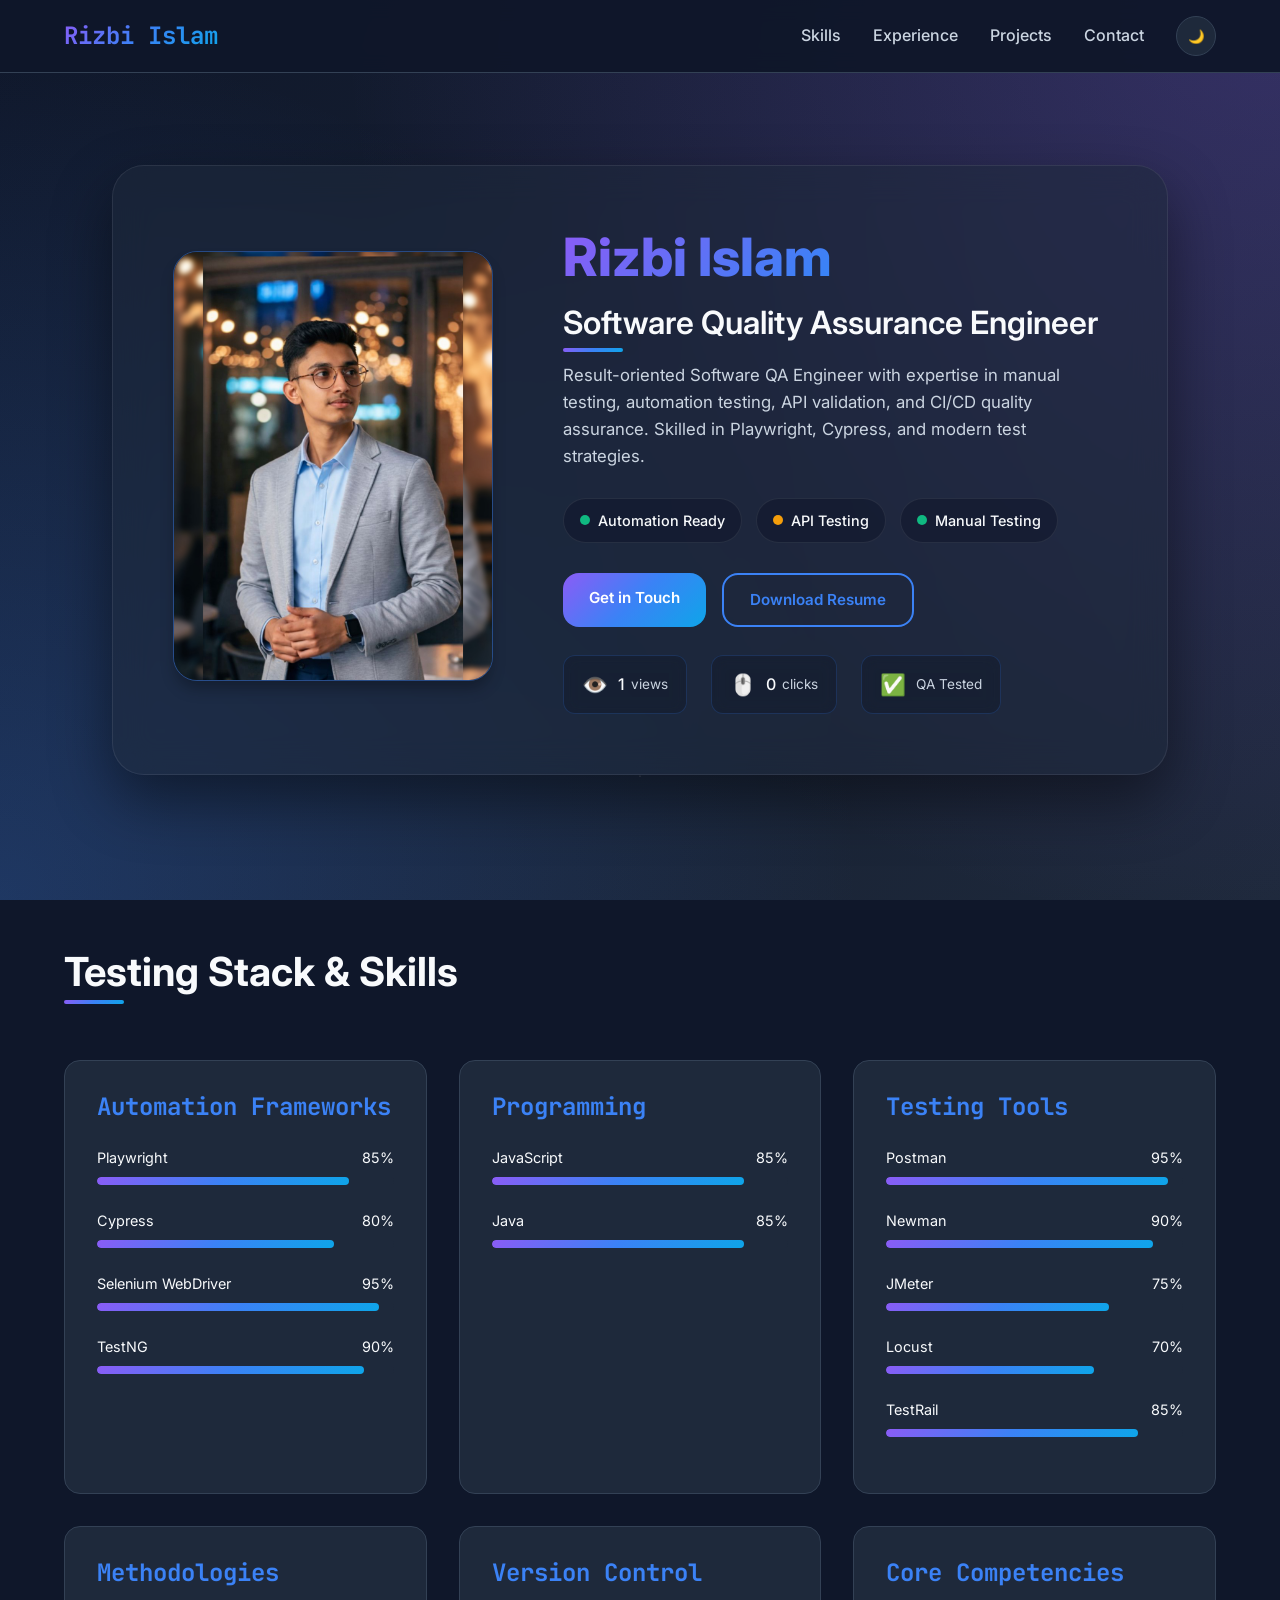
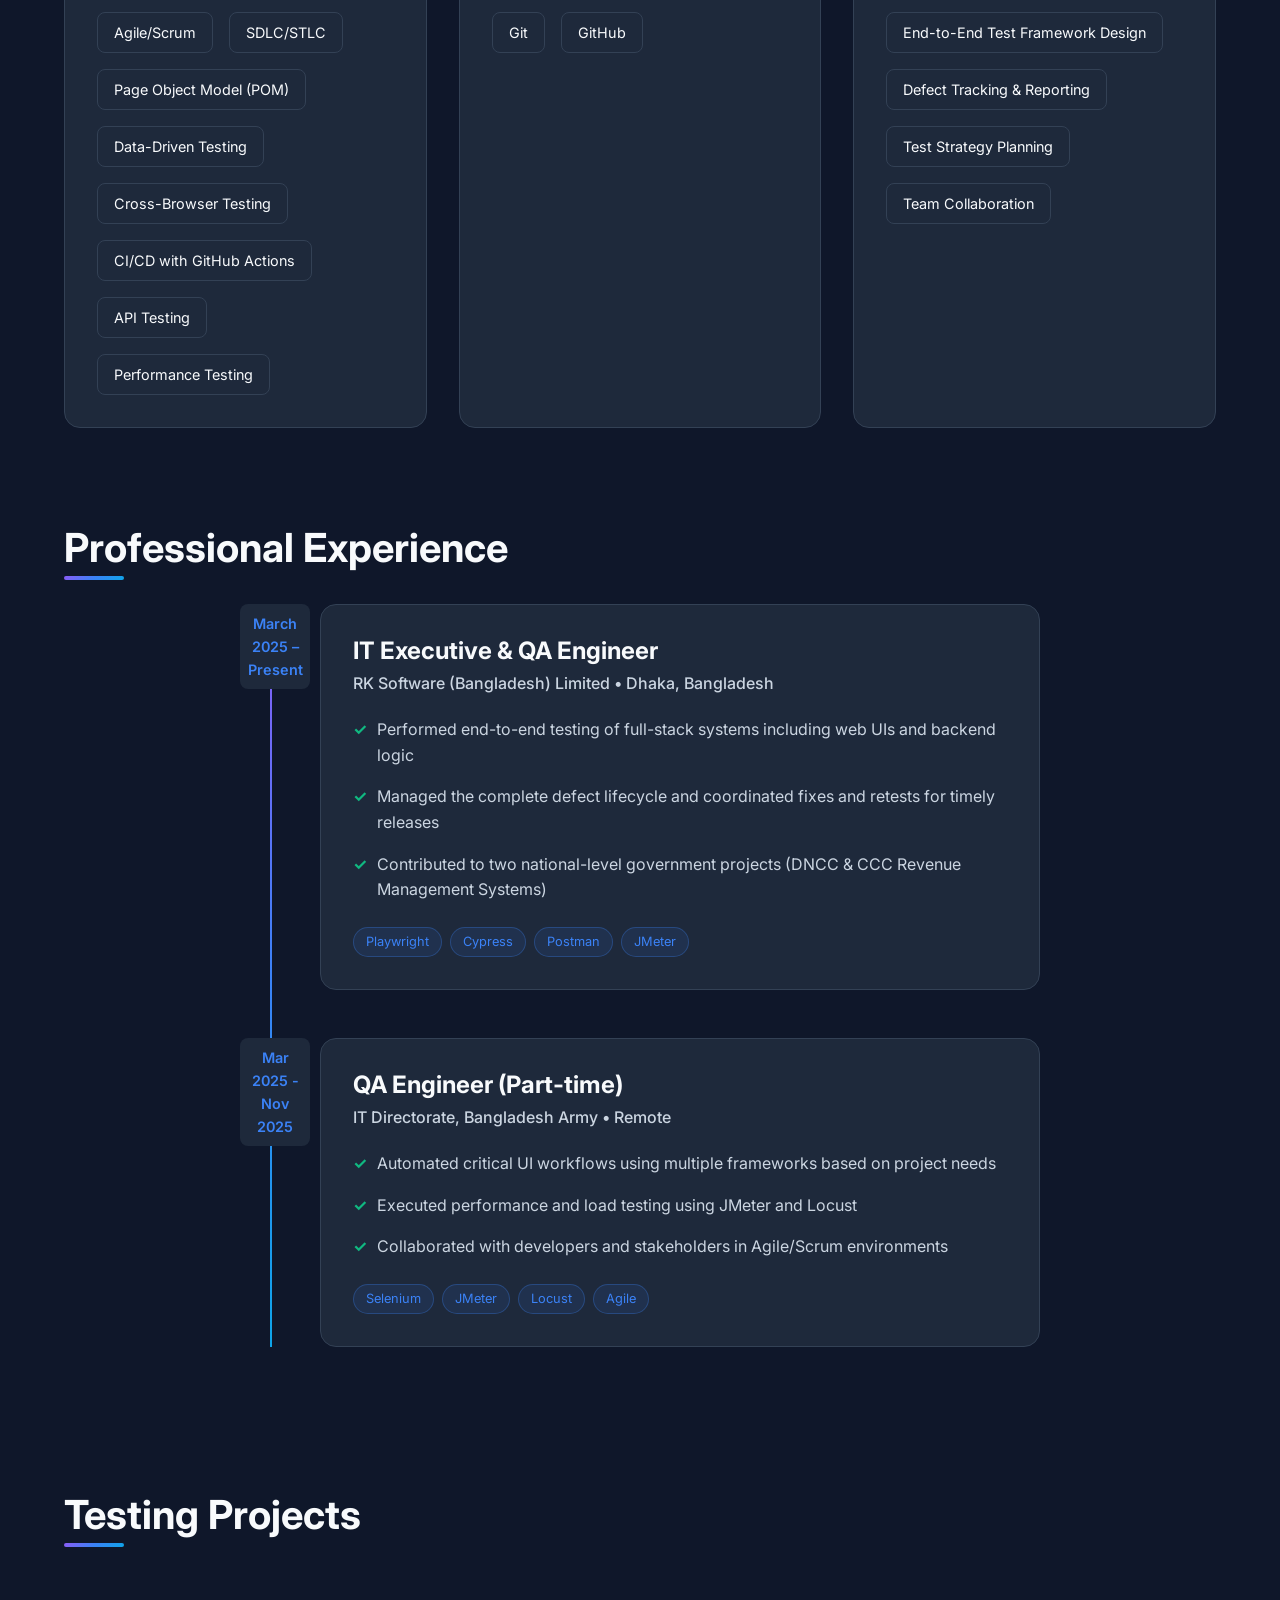
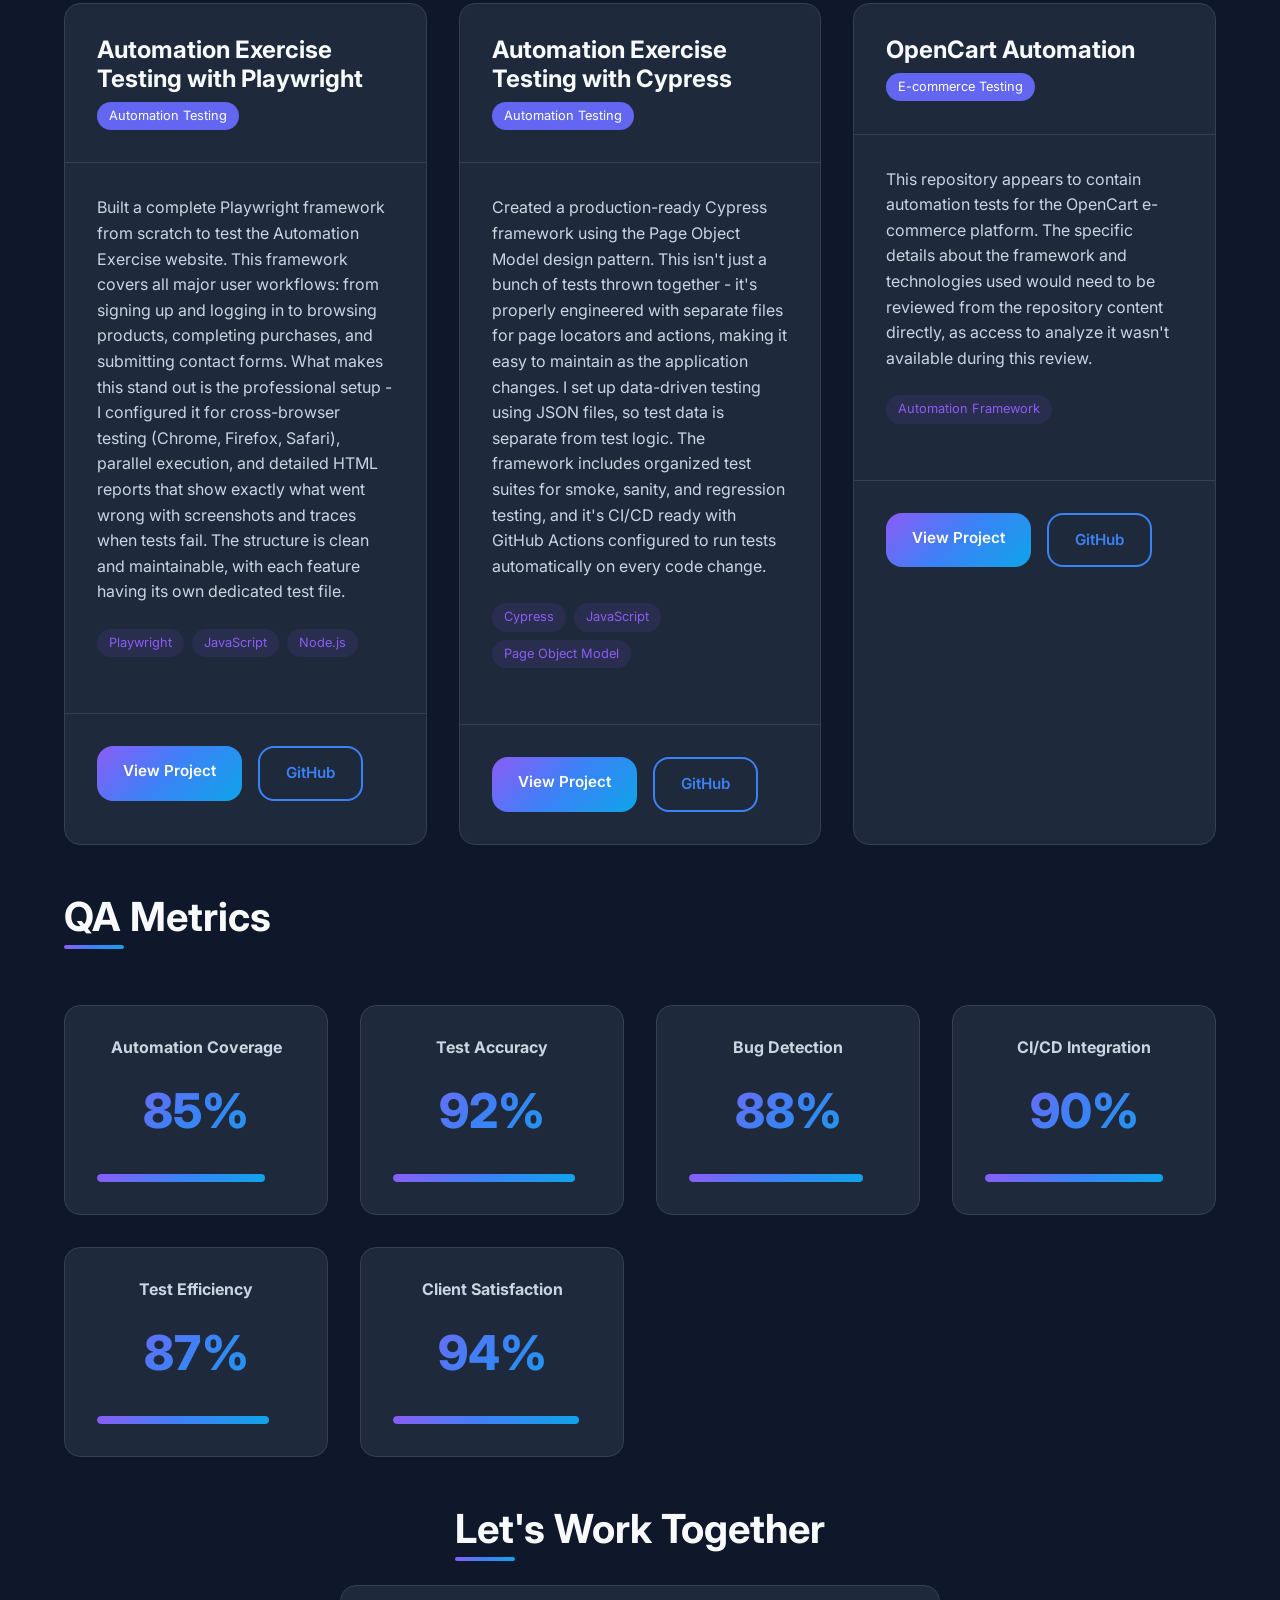
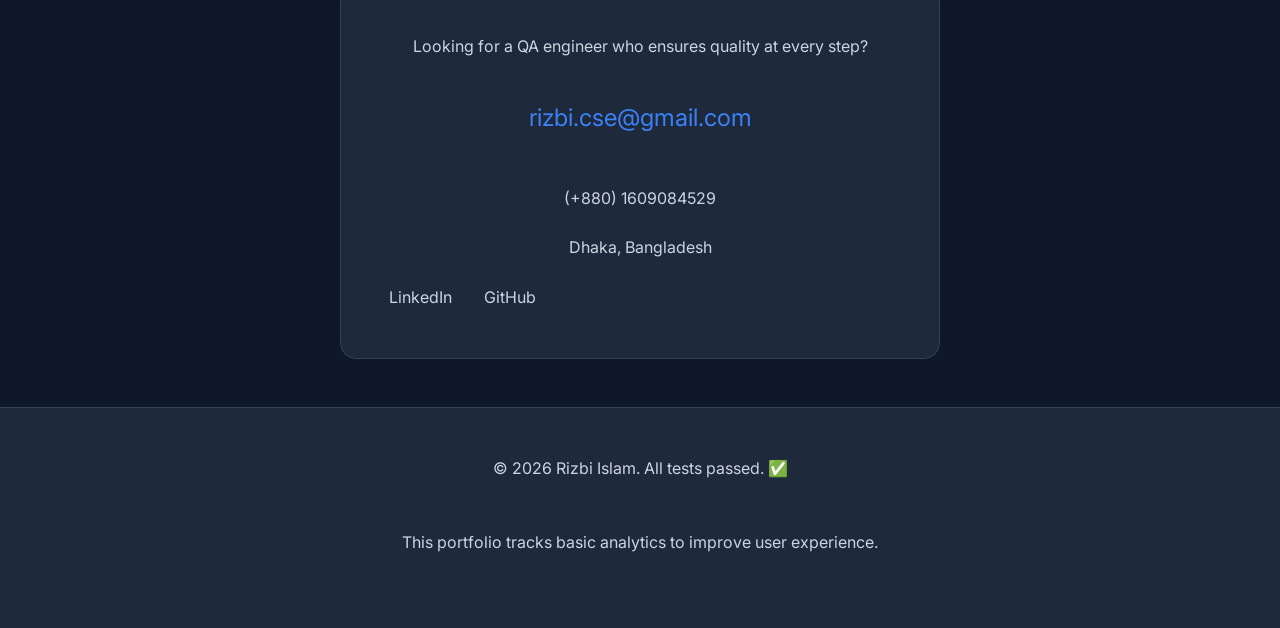
==== commit a8e7050c: "Fix: Restore main content sections, scripts, and remove duplicate initialization" ====
--- a/index.html
+++ b/index.html
@@ -89,7 +89,7 @@
         <div class="container">
             <div class="hero-wrapper">
                 <div class="hero-image-section">
-                    <img src="assets/profile.png" alt="Rizbi Islam - QA Engineer Profile Photo" class="hero-image" loading="lazy"/>
+                    <img src="assets/profile.jpg" alt="Rizbi Islam - QA Engineer Profile Photo" class="hero-image" loading="lazy"/>
                 </div>
                 <div class="hero-text">
                     <h1 class="hero-name">Rizbi Islam</h1>
@@ -99,41 +99,109 @@
                         automation testing, API validation, and CI/CD quality assurance.
                         Skilled in Playwright, Cypress, and modern test strategies.
                     </p>
+                    
+                    <div class="qa-indicator">
+                        <div class="test-status">
+                            <span class="status-dot status-pass"></span>
+                            Automation Ready
+                        </div>
+                        <div class="test-status">
+                            <span class="status-dot status-running"></span>
+                            API Testing
+                        </div>
+                        <div class="test-status">
+                            <span class="status-dot status-pass"></span>
+                            Manual Testing
+                        </div>
+                    </div>
+
                     <div class="hero-actions">
                         <a href="#contact" class="btn-qa">Get in Touch</a>
                         <a href="assets/resume.pdf" class="btn-qa btn-outline" download>Download Resume</a>
                     </div>
+
                     <div class="hero-stats">
                         <div class="stat-box">
                             <span class="stat-icon">👁️</span>
-                            <span class="stat-text"><span id="view-count">GA4</span> views</span>
+                            <span class="stat-text"><span id="view-count">0</span> <span class="stat-label">views</span></span>
                         </div>
                         <div class="stat-box">
                             <span class="stat-icon">🖱️</span>
-                            <span class="stat-text"><span id="click-count">GA4</span> clicks</span>
+                            <span class="stat-text"><span id="click-count">0</span> <span class="stat-label">clicks</span></span>
                         </div>
                         <div class="stat-box">
                             <span class="stat-icon">✅</span>
-                            <span class="stat-text">QA Tested</span>
+                            <span class="stat-text"><span class="stat-label">QA Tested</span></span>
                         </div>
                     </div>
                 </div>
             </div>
         </div>
     </header>
+
+    <!-- Main Content -->
+    <main class="container">
+        <section id="skills" class="skills-section">
+            <h2>Testing Stack & Skills</h2>
+            <div id="skills-container"></div>
+        </section>
+
+        <section id="experience" class="experience-section">
+            <h2>Professional Experience</h2>
+            <div class="timeline" id="experience-timeline"></div>
+        </section>
+
+        <section id="projects" class="projects-section">
+            <h2>Testing Projects</h2>
+            <div id="projects-container"></div>
+        </section>
+
+        <section id="stats" class="stats-section">
+            <h2>QA Metrics</h2>
+            <div id="stats-container"></div>
+        </section>
+
+        <section id="contact" class="contact-section">
+            <h2>Let's Work Together</h2>
+            <div class="contact-card">
+                <p>Looking for a QA engineer who ensures quality at every step?</p>
+                <div class="contact-info">
+                    <a href="mailto:rizbi.cse@gmail.com" id="email-tracked" class="email-tracked">rizbi.cse@gmail.com</a>
+                    <p class="contact-phone" id="hero-phone">(+880) 1609084529</p>
+                    <p class="contact-location" id="hero-location">Dhaka, Bangladesh</p>
+                </div>
+                <div class="social-links">
+                    <a href="#" id="linkedin-link" class="social-link">LinkedIn</a>
+                    <a href="#" id="github-link" class="social-link">GitHub</a>
+                </div>
+            </div>
+        </section>
+    </main>
 
     <!-- Footer -->
     <footer class="qa-footer">
         <div class="container footer-content">
             <p>© <span id="current-year">2024</span> Rizbi Islam. All tests passed. ✅</p>
-            <p>This portfolio tracks analytics via Google Analytics (GA4).</p>
+            <p>This portfolio tracks basic analytics to improve user experience.</p>
         </div>
     </footer>
 
-    <!-- JS -->
+    <!-- JavaScript -->
+    <script src="js/data-manager.js"></script>
     <script src="js/analytics.js"></script>
+    <script src="js/email-tracker.js"></script>
+    <script src="js/theme-switcher.js"></script>
+    <script src="js/ui-effects.js"></script>
+    
     <script>
+        // Set current year
         document.getElementById('current-year').textContent = new Date().getFullYear();
+        
+        // Initialize portfolio data
+        document.addEventListener('DOMContentLoaded', () => {
+            const portfolioData = new PortfolioData();
+            portfolioData.init();
+        });
     </script>
 </body>
 </html>
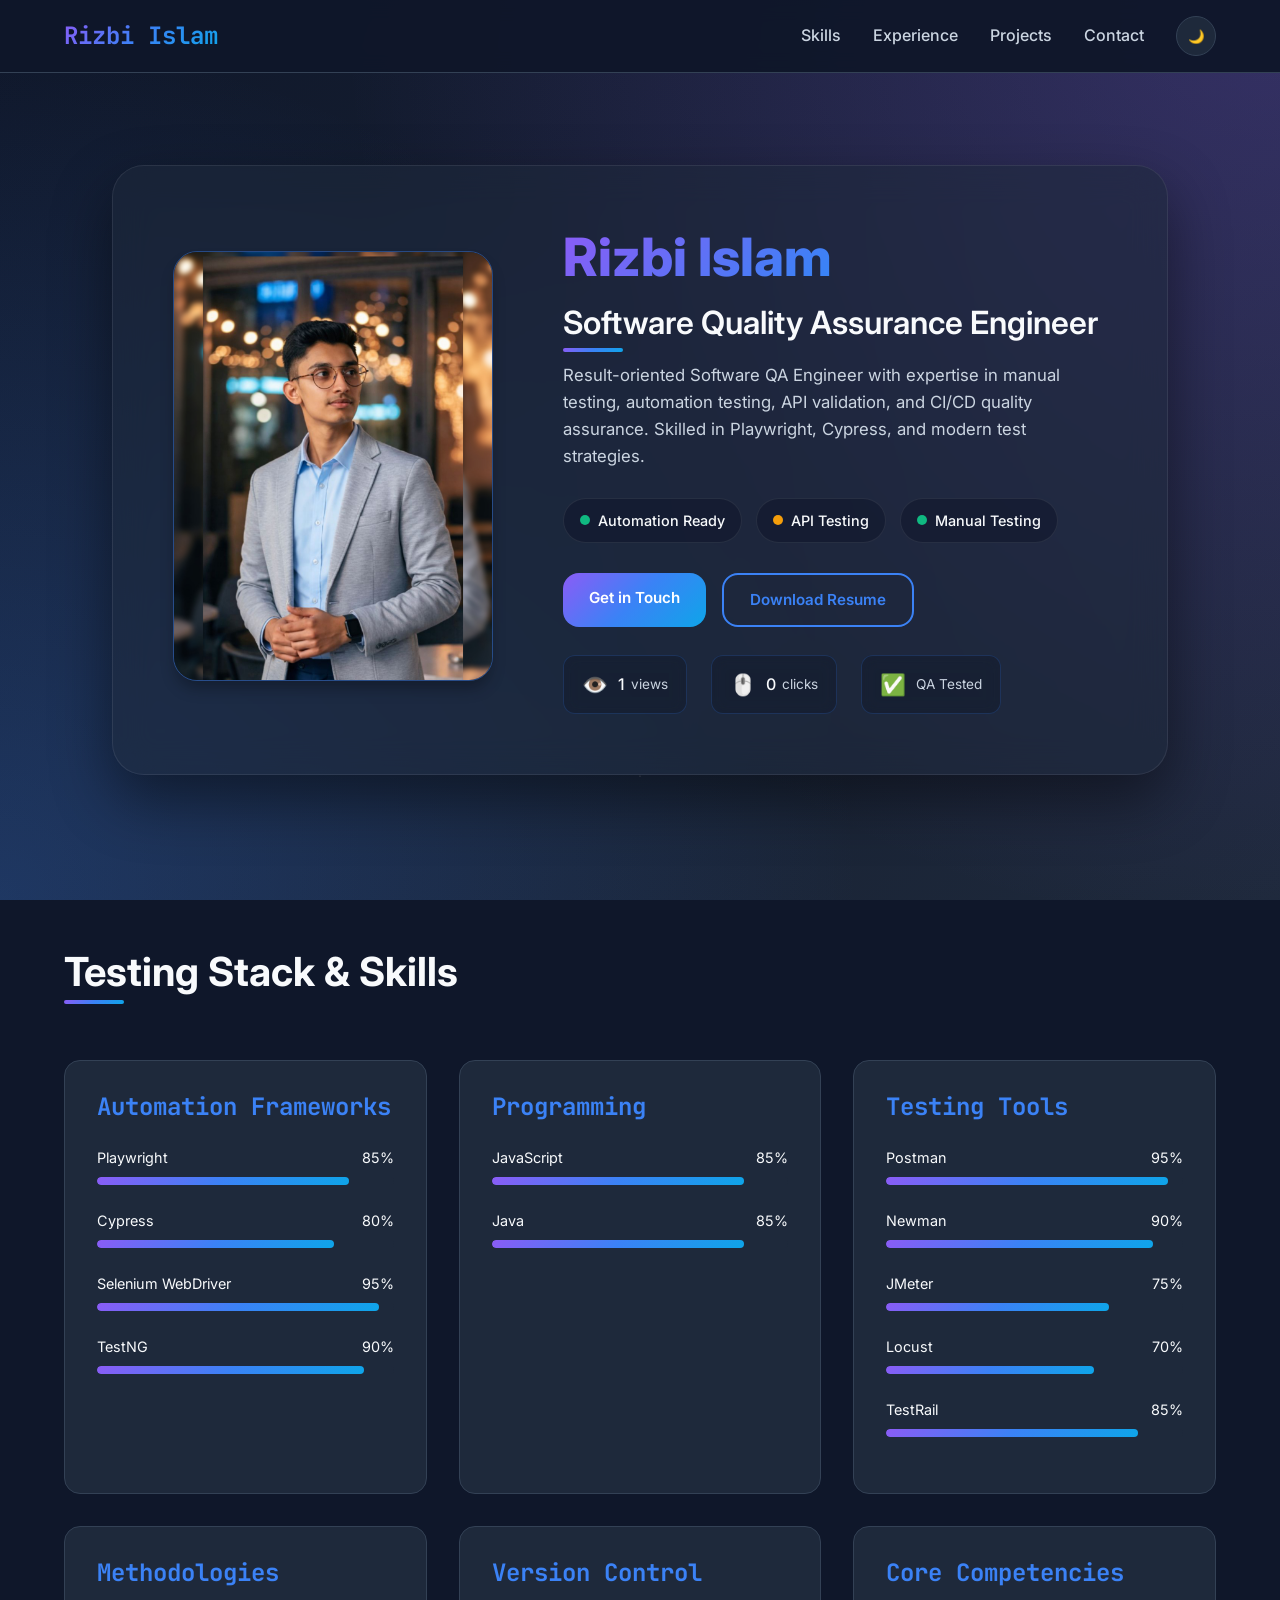
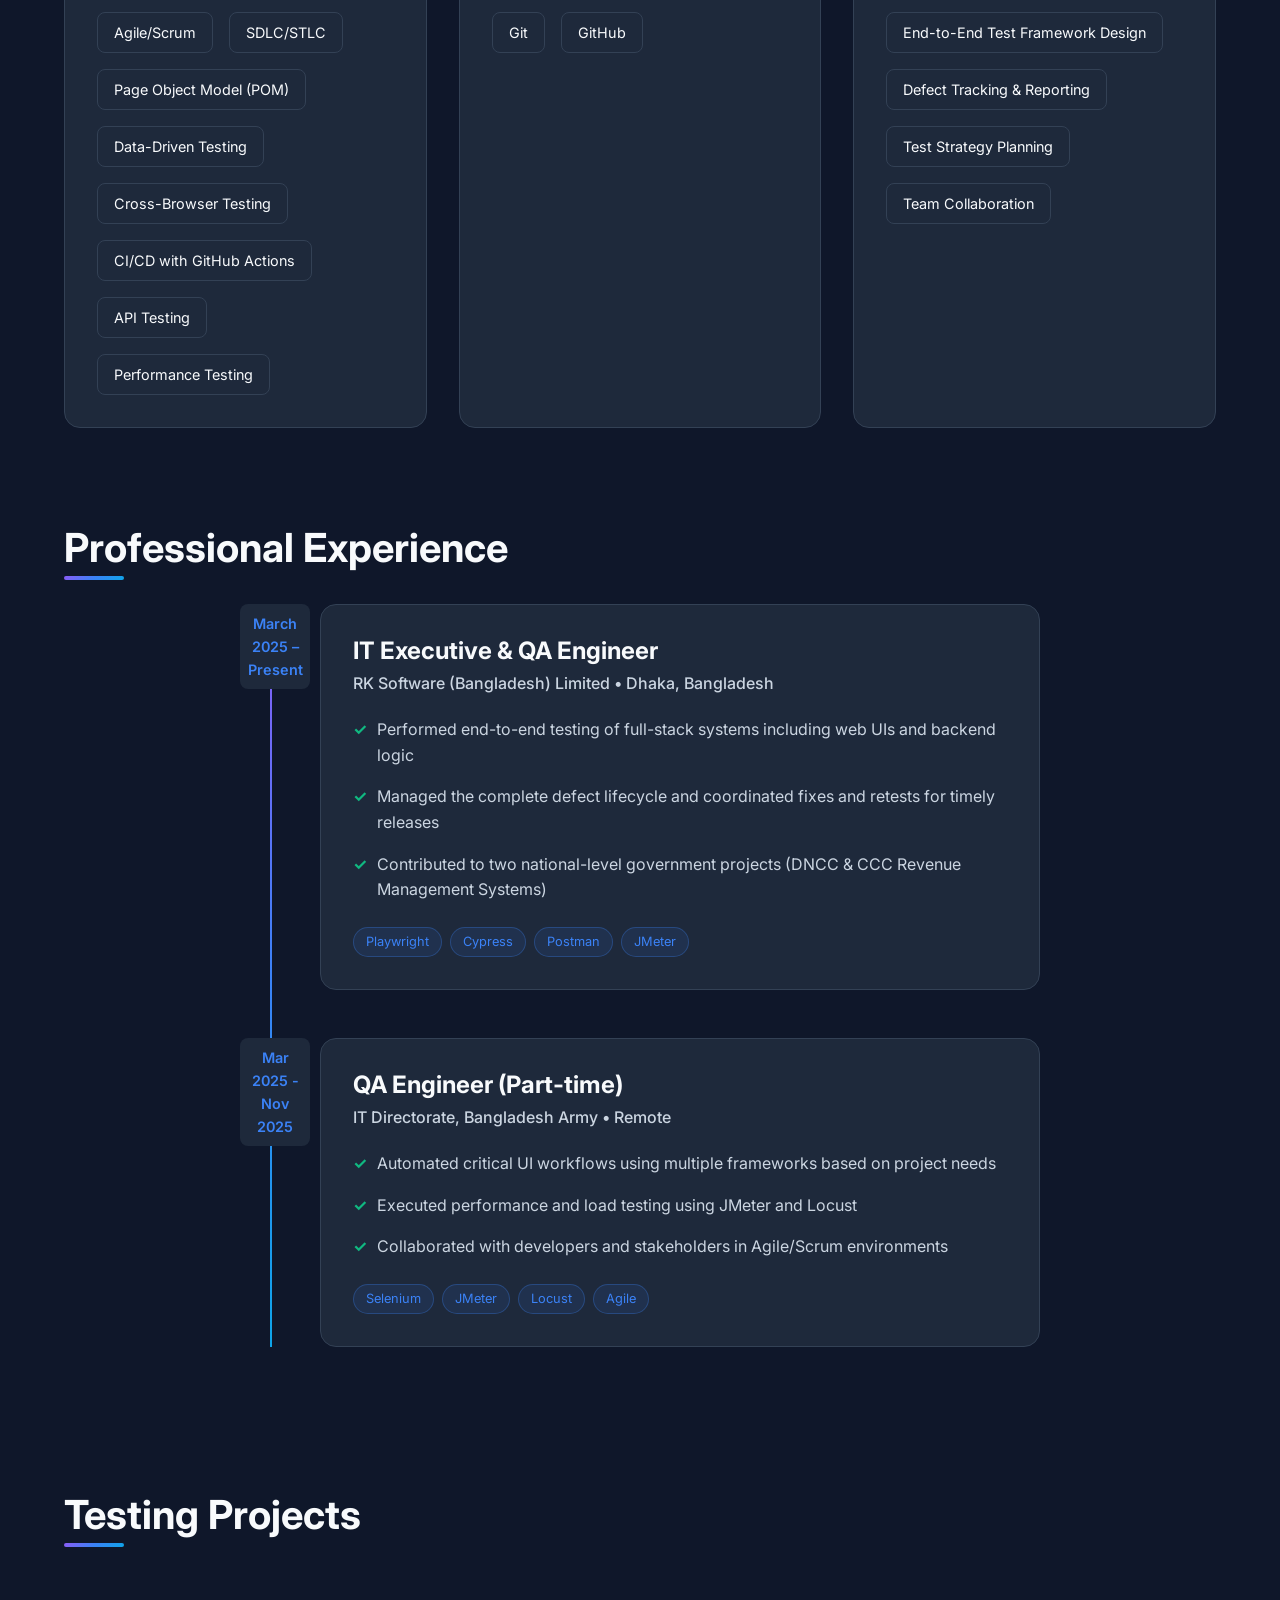
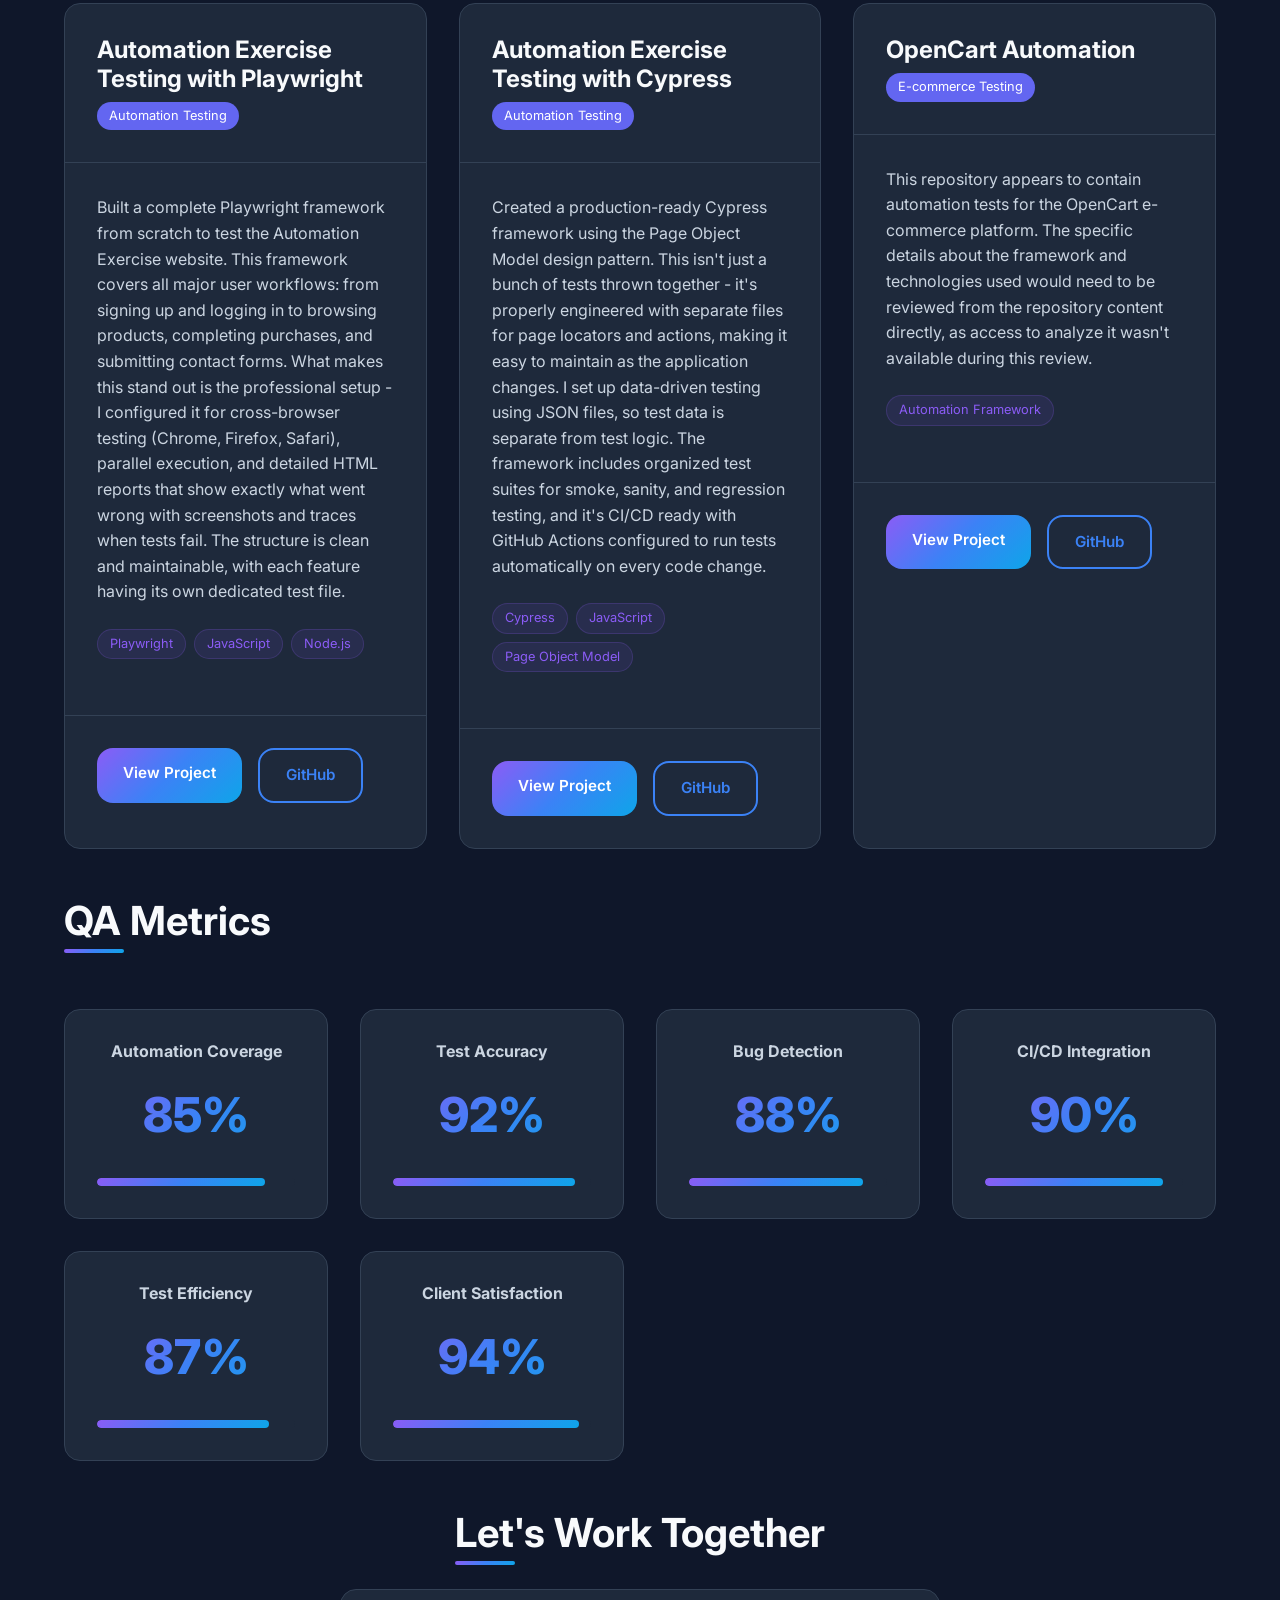
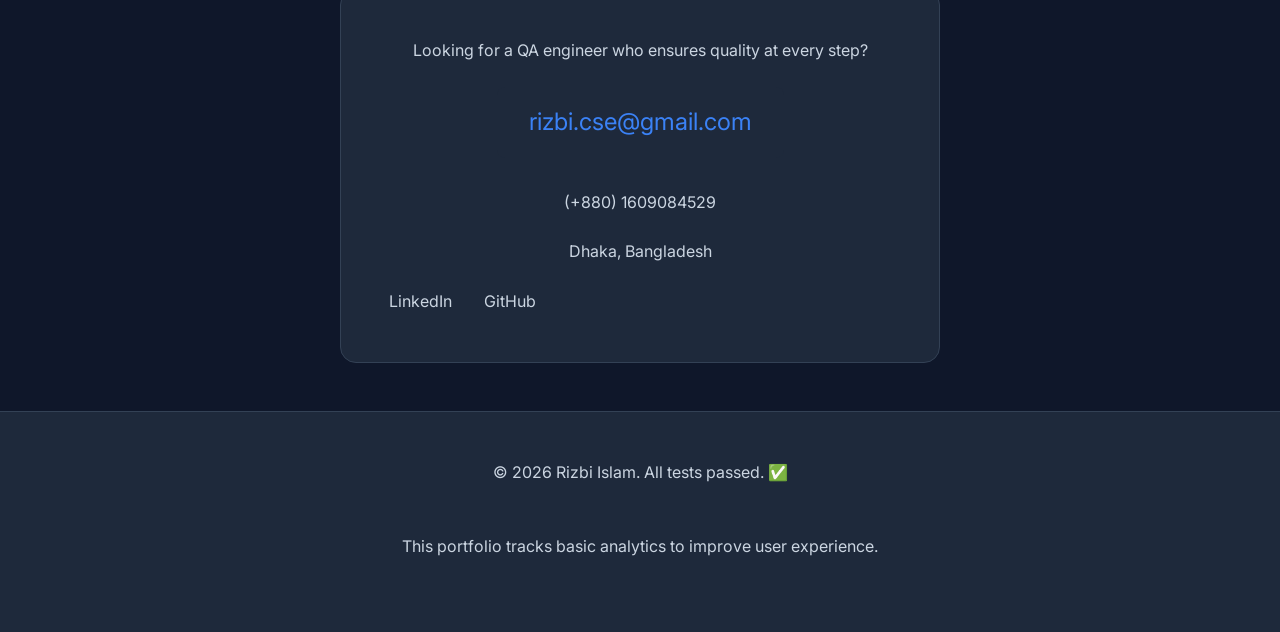
==== commit d9027760: "Fix: Light theme card visibility and improve Google search snippet" ====
--- a/index.html
+++ b/index.html
@@ -3,7 +3,7 @@
 <head>
     <meta charset="UTF-8">
     <meta name="viewport" content="width=device-width, initial-scale=1.0">
-    <title>Rizbi Islam | QA Engineer</title>
+    <title>Rizbi Islam - QA Engineer Portfolio</title>
 
     <!-- SEO Meta Tags -->
     <meta name="description" content="Rizbi Islam - Software Quality Assurance Engineer specializing in manual and automation testing, Playwright, Cypress, and API validation.">
--- a/css/main.css
+++ b/css/main.css
@@ -47,13 +47,21 @@
   /* Light Theme Variables */
   [data-theme="light"] {
     --bg-primary: #f8fafc;
-    --bg-secondary: #ffffff;
+    --bg-secondary: #e8efff;
     --bg-card: #ffffff;
     --text-primary: #0f172a;
     --text-secondary: #475569;
     --border-color: #e2e8f0;
     --shadow: 0 4px 6px -1px rgba(0, 0, 0, 0.1);
     --shadow-lg: 0 10px 15px -3px rgba(0, 0, 0, 0.1);
+    --badge-bg-blue: rgba(59, 130, 246, 0.08);
+    --badge-bg-purple: rgba(139, 92, 246, 0.08);
+  }
+  
+  /* Dark Theme badge colors */
+  :root {
+    --badge-bg-blue: rgba(59, 130, 246, 0.1);
+    --badge-bg-purple: rgba(139, 92, 246, 0.1);
   }
   
   /* ===== BASE STYLES ===== */
@@ -193,6 +201,10 @@
     z-index: 1000;
     padding: var(--space-sm) 0;
     border-bottom: 1px solid var(--border-color);
+  }
+  
+  [data-theme="light"] .qa-nav {
+    background: rgba(248, 250, 252, 0.95);
   }
   
   .nav-content {
@@ -502,12 +514,16 @@
   }
   
   .tech-badge {
-    background: rgba(59, 130, 246, 0.1);
+    background: var(--badge-bg-blue);
     color: var(--accent-primary);
     padding: 0.25rem 0.75rem;
     border-radius: 2rem;
     font-size: 0.8rem;
     border: 1px solid rgba(59, 130, 246, 0.3);
+  }
+  
+  [data-theme="light"] .tech-badge {
+    border: 1px solid rgba(59, 130, 246, 0.2);
   }
   
   /* ===== PROJECTS SECTION ===== */
@@ -562,11 +578,12 @@
   }
   
   .project-tech span {
-    background: rgba(139, 92, 246, 0.1);
+    background: var(--badge-bg-purple);
     color: var(--accent-secondary);
     padding: 0.25rem 0.75rem;
     border-radius: 2rem;
     font-size: 0.8rem;
+    border: 1px solid rgba(139, 92, 246, 0.2);
   }
   
   .project-card-footer {
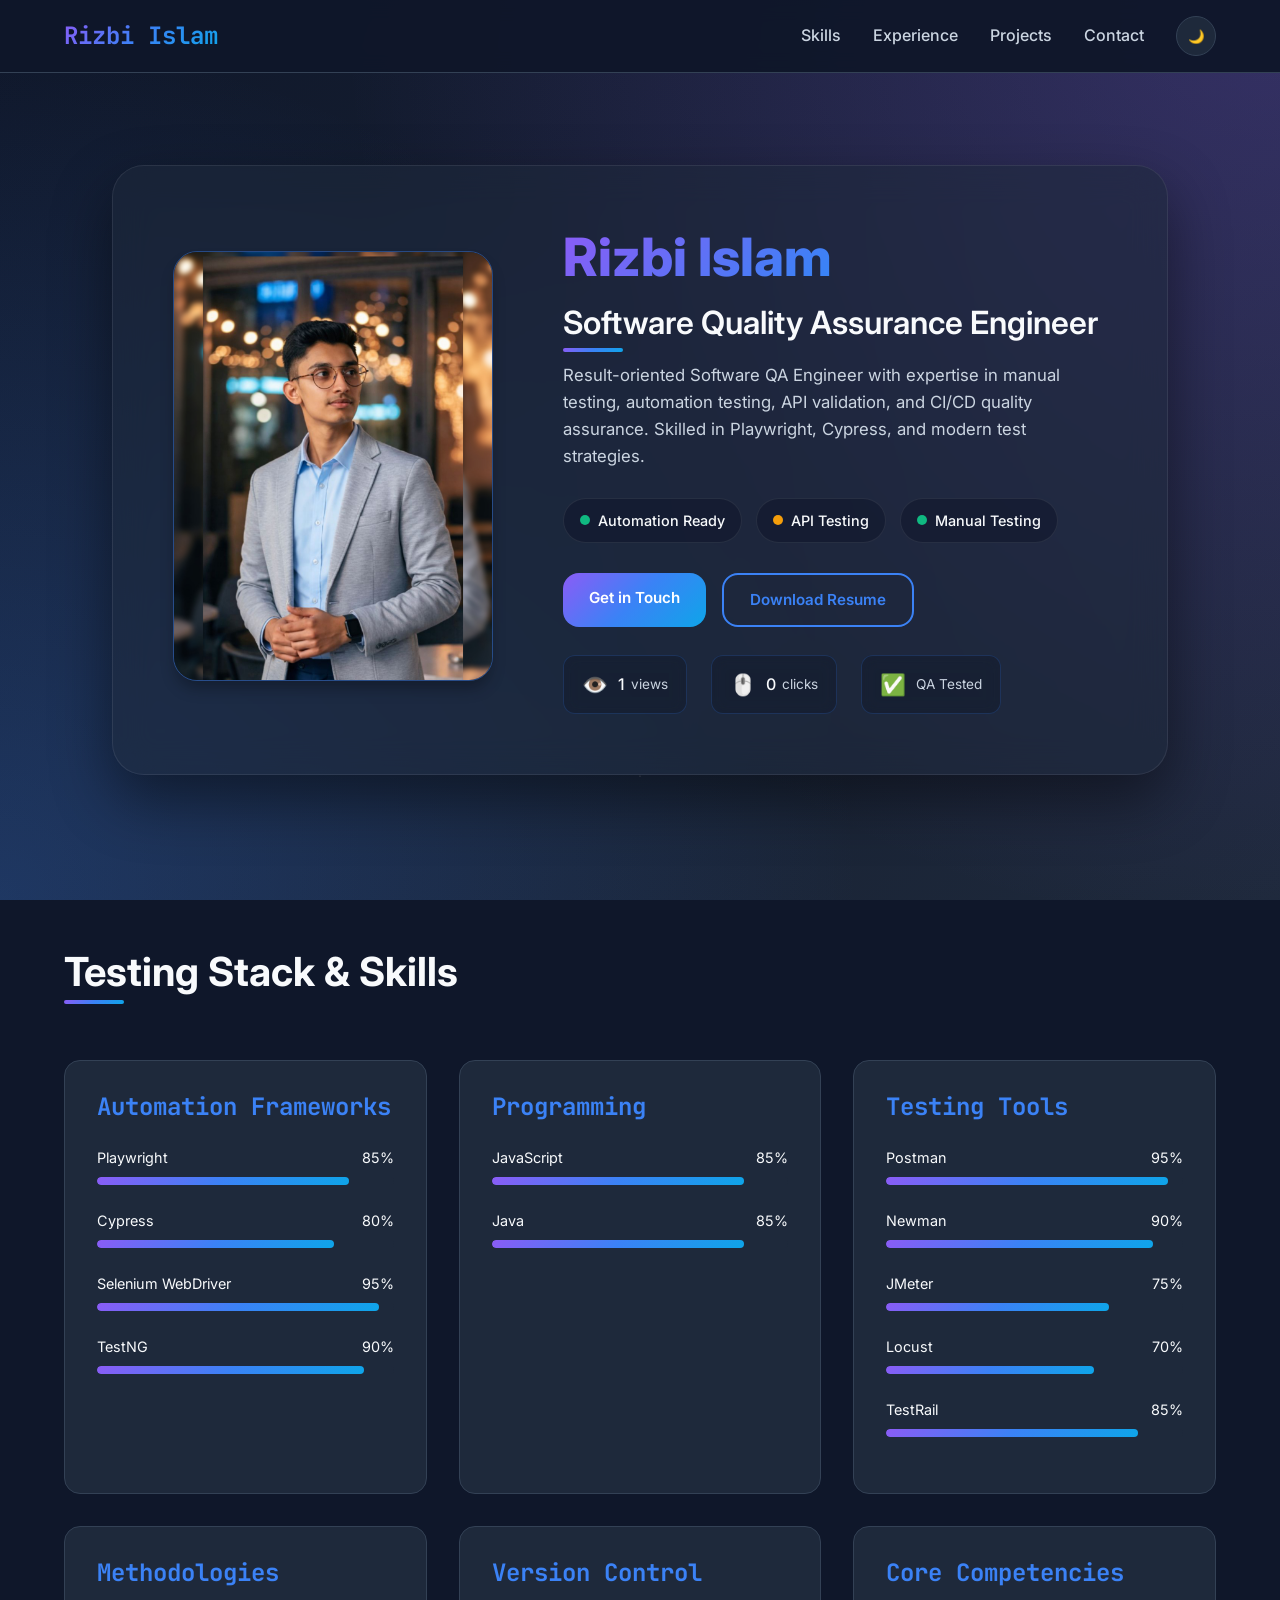
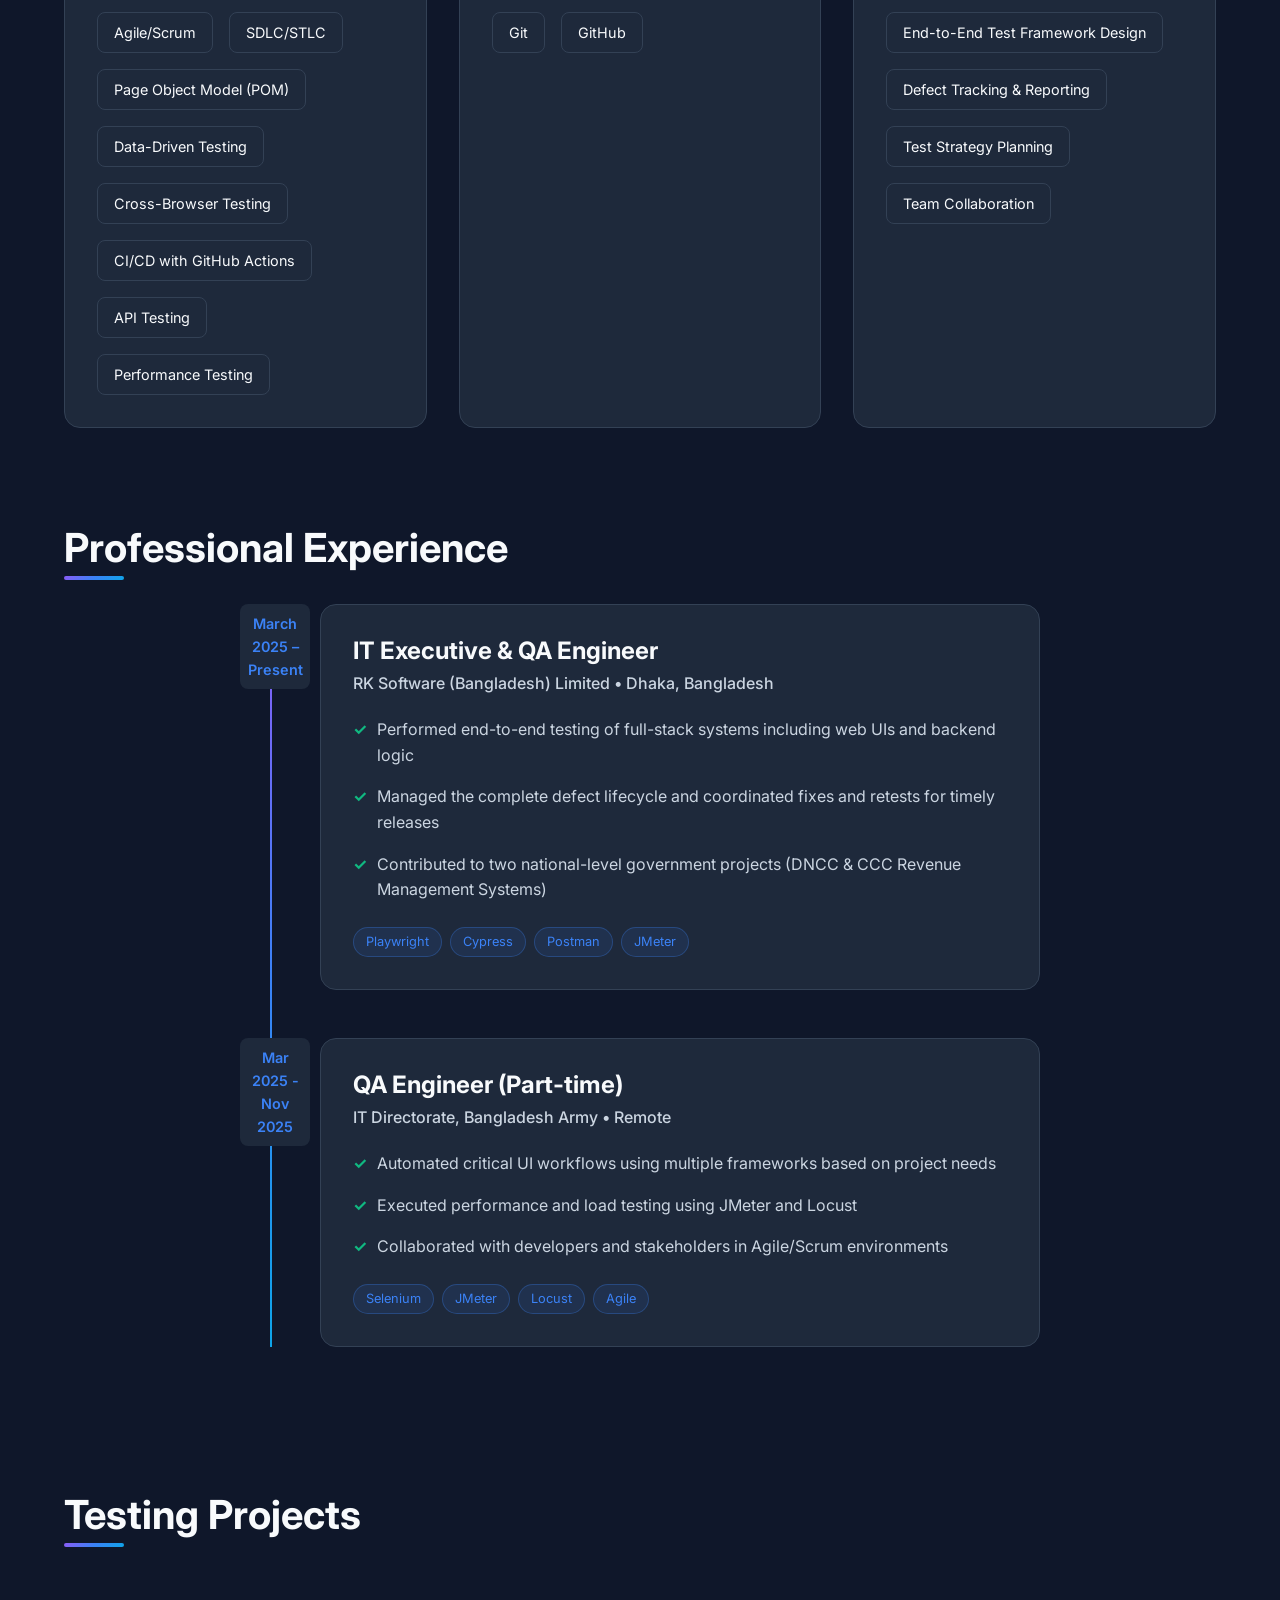
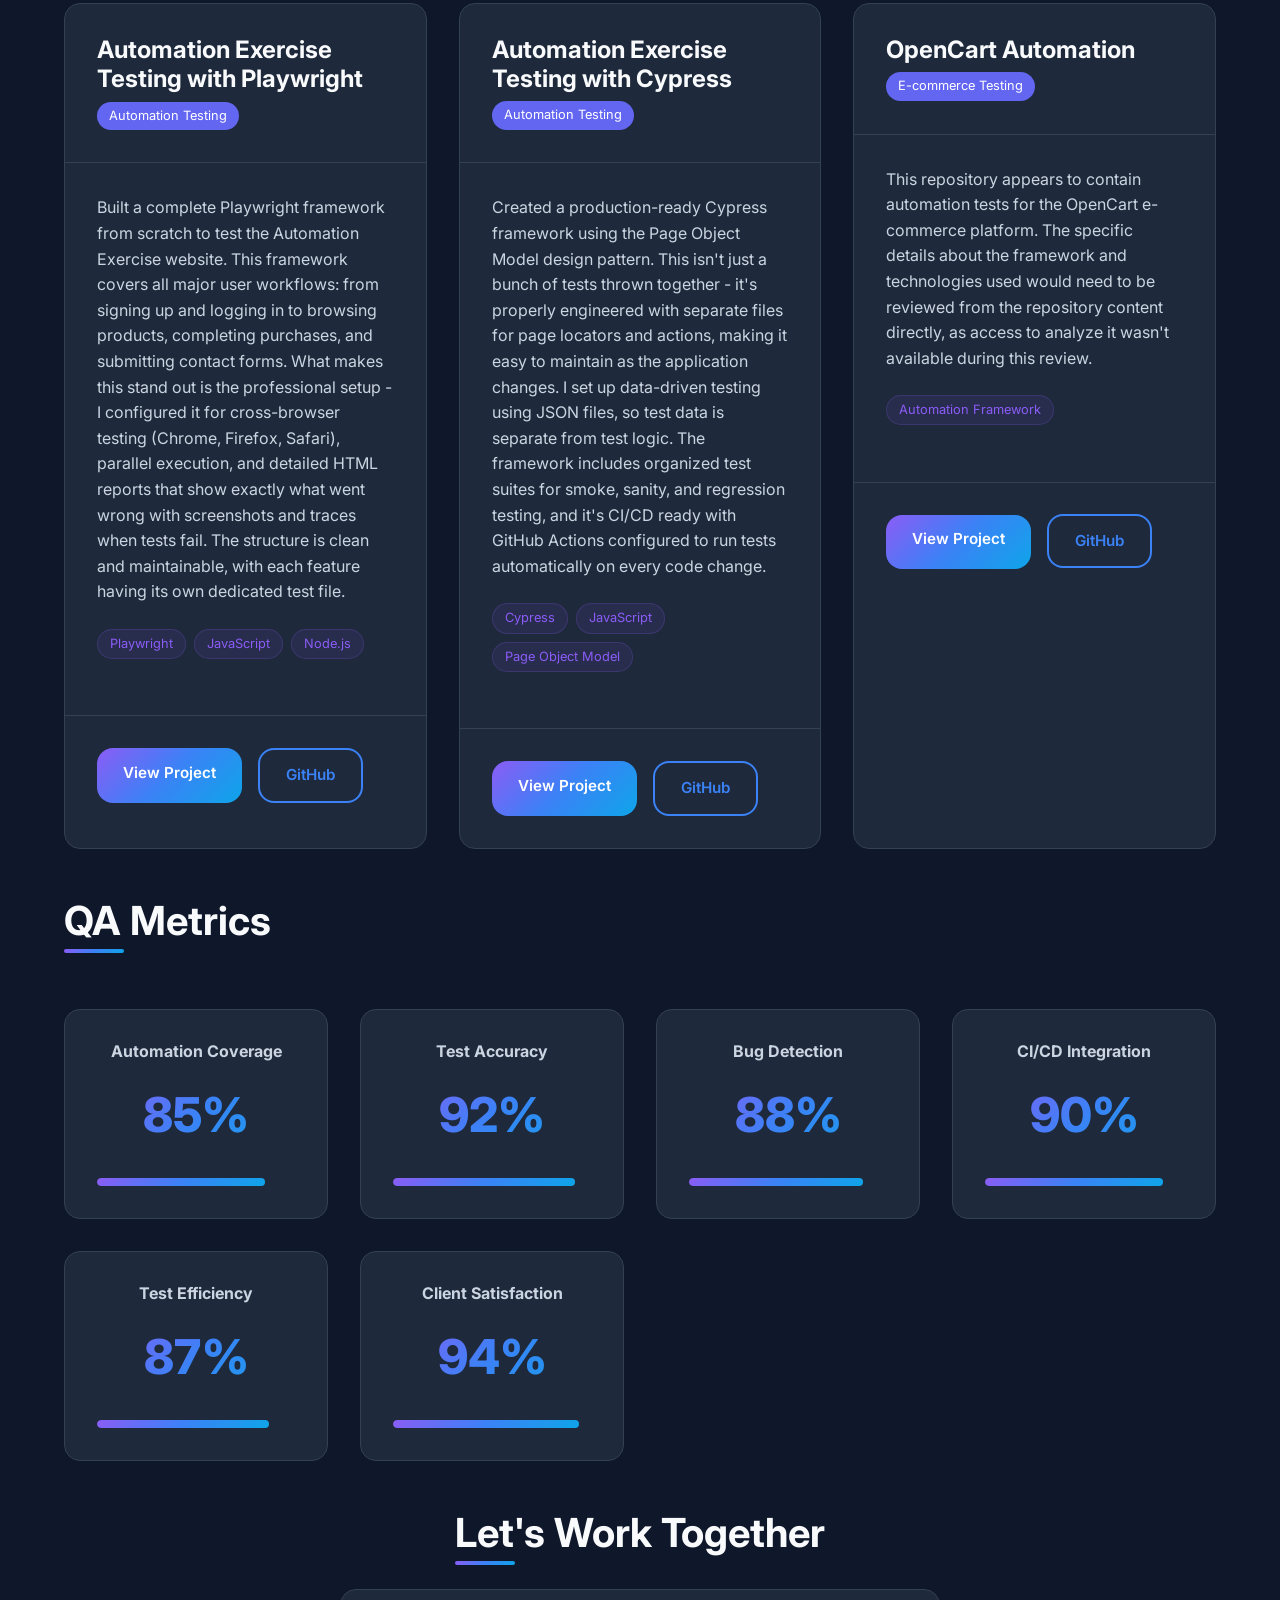
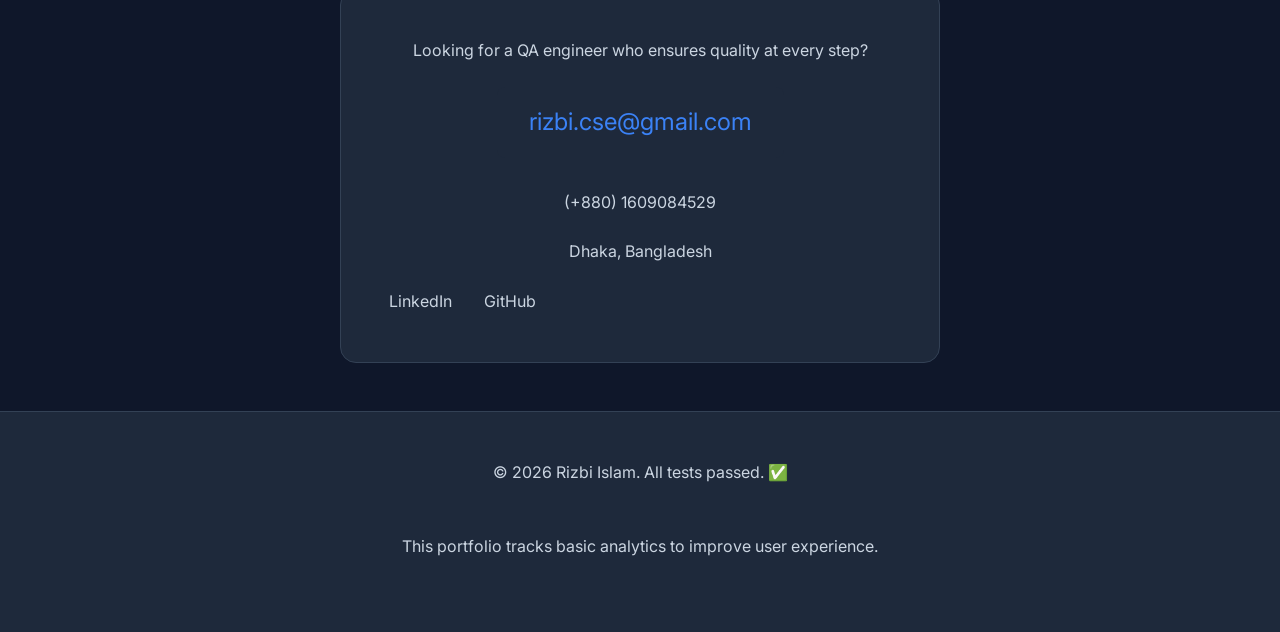
==== commit 69453dee: "Make hero card transparent/responsive, theme vars, and load GA from data/ga.json" ====
--- a/index.html
+++ b/index.html
@@ -39,14 +39,7 @@
     <link rel="apple-touch-icon" href="assets/logo.svg">
     <meta name="theme-color" content="#0f172a">
 
-    <!-- Google Analytics (GA4) -->
-    <script async src="https://www.googletagmanager.com/gtag/js?id=G-SKF50RZWN2"></script>
-    <script>
-        window.dataLayer = window.dataLayer || [];
-        function gtag(){dataLayer.push(arguments);}
-        gtag('js', new Date());
-        gtag('config', 'G-SKF50RZWN2');
-    </script>
+    <!-- Google Analytics is loaded dynamically from data/ga.json by js/analytics.js -->
 
     <!-- Structured Data (JSON-LD) for search appearance -->
     <script type="application/ld+json">
--- a/css/main.css
+++ b/css/main.css
@@ -42,6 +42,9 @@
     /* Transitions */
     --transition-fast: 150ms ease;
     --transition-normal: 300ms ease;
+    /* Card overlay colors (theme-aware) */
+    --card-overlay: rgba(30, 41, 59, 0.55);
+    --card-border: rgba(255, 255, 255, 0.08);
   }
   
   /* Light Theme Variables */
@@ -54,6 +57,8 @@
     --border-color: #e2e8f0;
     --shadow: 0 4px 6px -1px rgba(0, 0, 0, 0.1);
     --shadow-lg: 0 10px 15px -3px rgba(0, 0, 0, 0.1);
+    --card-overlay: rgba(255, 255, 255, 0.85);
+    --card-border: rgba(14, 165, 233, 0.06);
     --badge-bg-blue: rgba(59, 130, 246, 0.08);
     --badge-bg-purple: rgba(139, 92, 246, 0.08);
   }
@@ -776,8 +781,8 @@
   justify-content: space-between;
   padding: 60px;
   border-radius: 2rem;
-  background: rgba(30, 41, 59, 0.55);
-  border: 1px solid rgba(255, 255, 255, 0.08);
+  background: var(--card-overlay);
+  border: 1px solid var(--card-border);
   backdrop-filter: blur(18px);
   box-shadow: 0 25px 60px rgba(0, 0, 0, 0.45);
   max-width: 1100px;
@@ -1105,4 +1110,26 @@
     background: var(--accent-primary);
     color: white;
     transform: scale(1.05);
+}
+
+/* Small screens: make hero card and image more compact to avoid oversized card */
+@media (max-width: 480px) {
+  .hero-wrapper {
+    padding: 20px;
+    gap: 20px;
+    border-radius: 1rem;
+  }
+
+  .hero-image {
+    height: 220px;
+    max-width: 220px;
+    object-fit: cover;
+  }
+
+  .hero-image-section {
+    flex: 0 0 220px;
+  }
+
+  .hero-name { font-size: 1.8rem; }
+  .hero-title { font-size: 1.1rem; }
 }
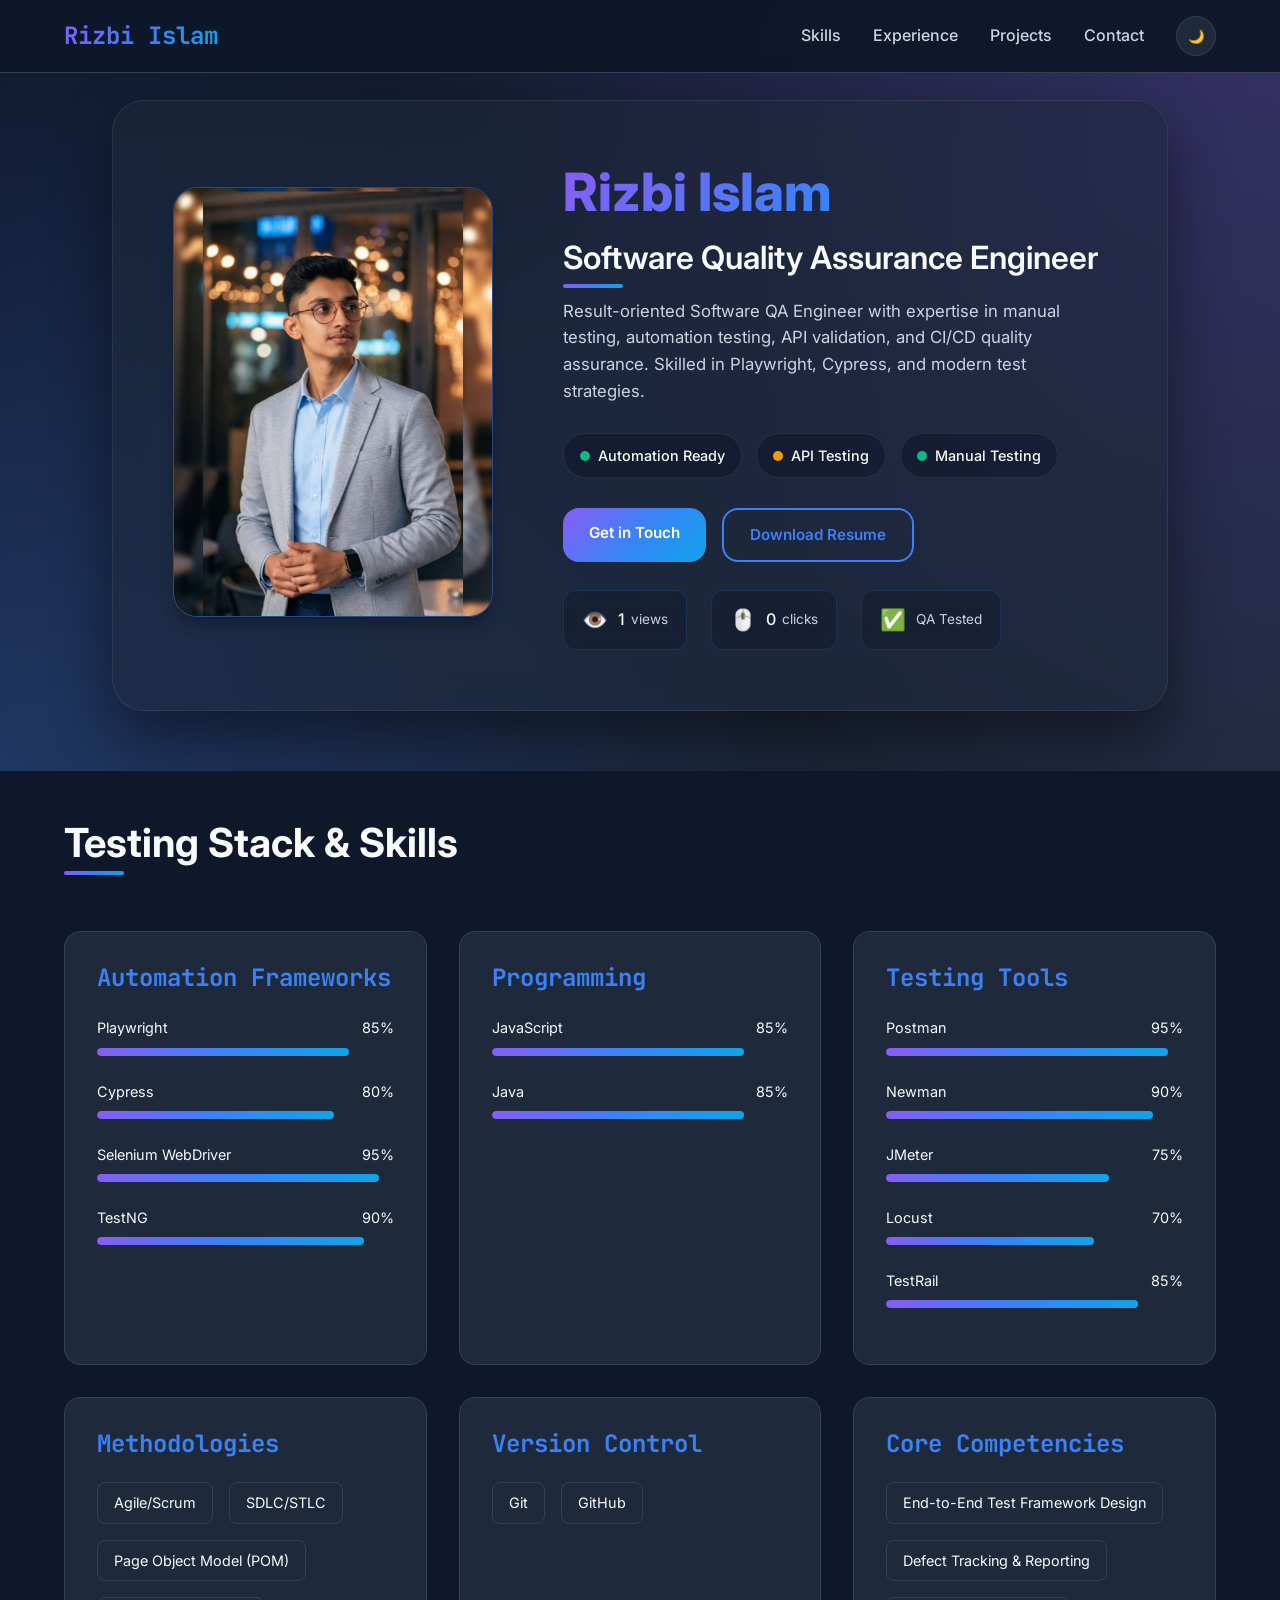
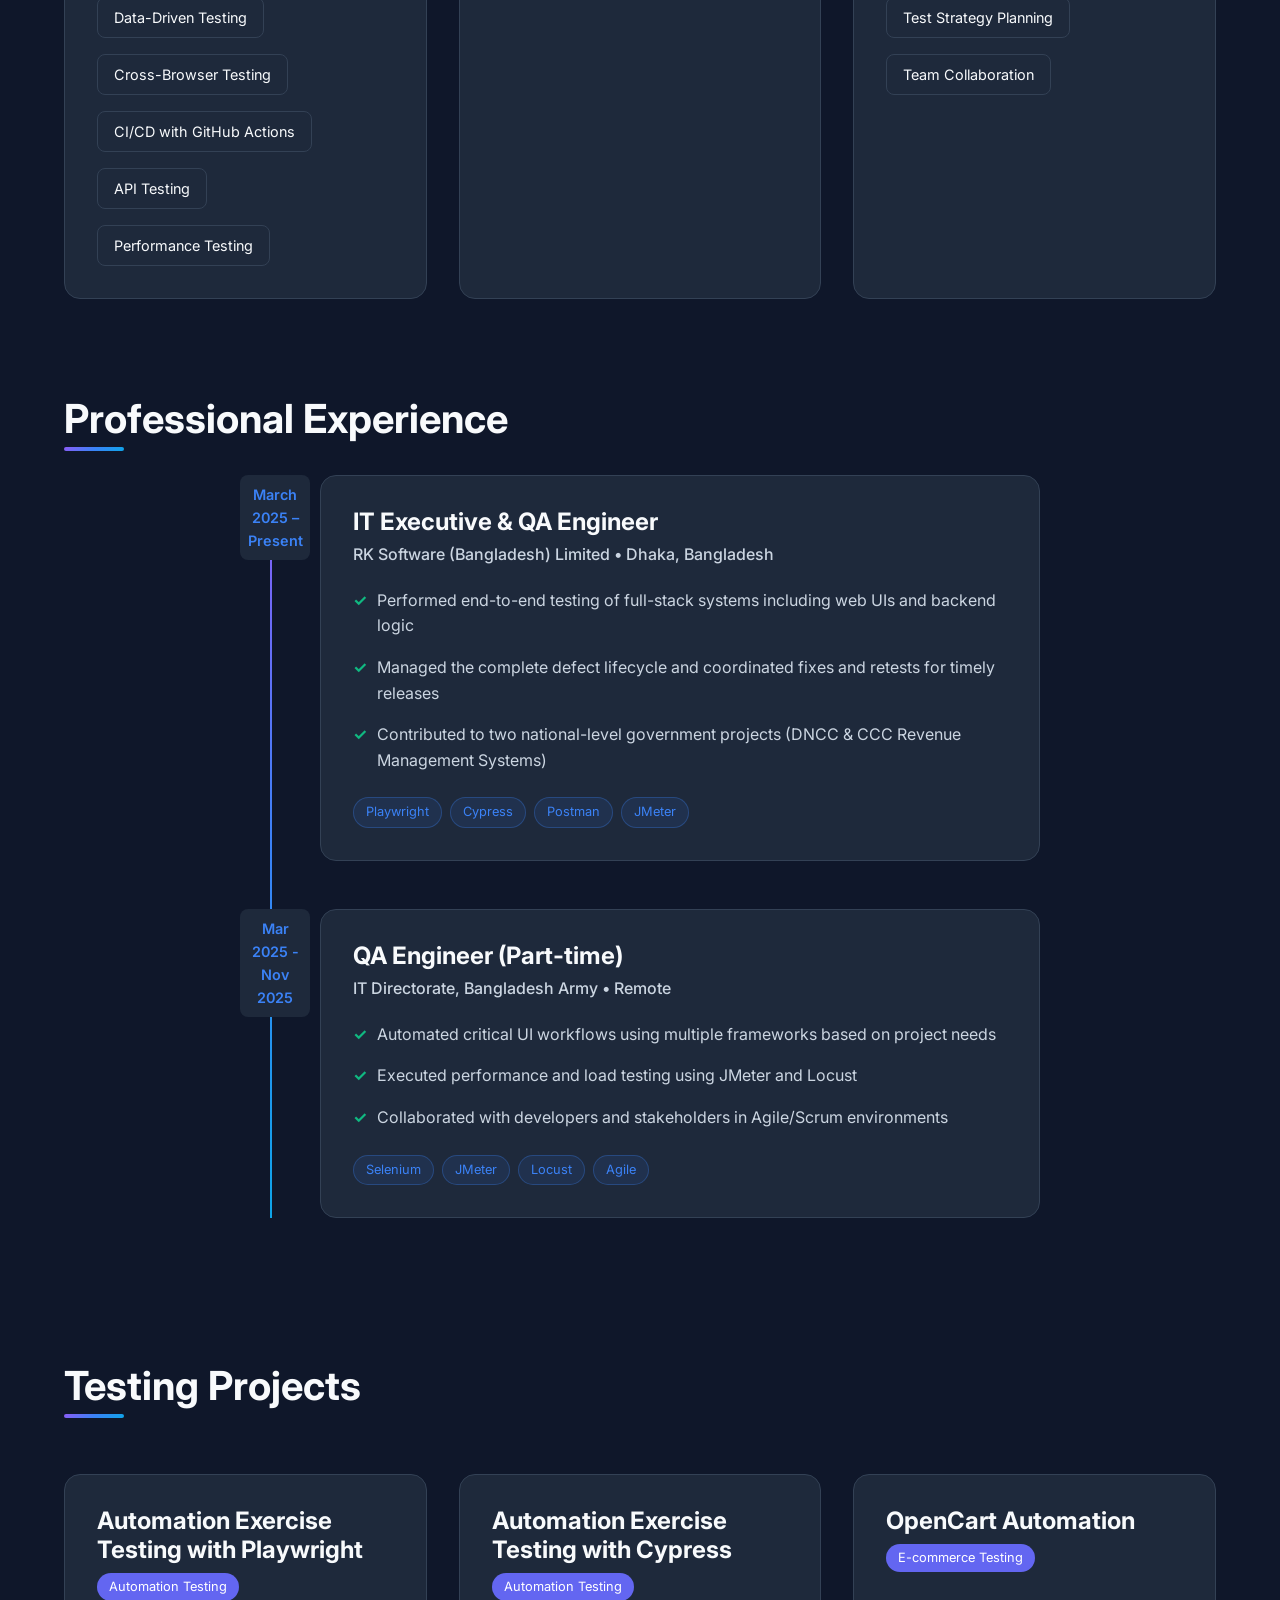
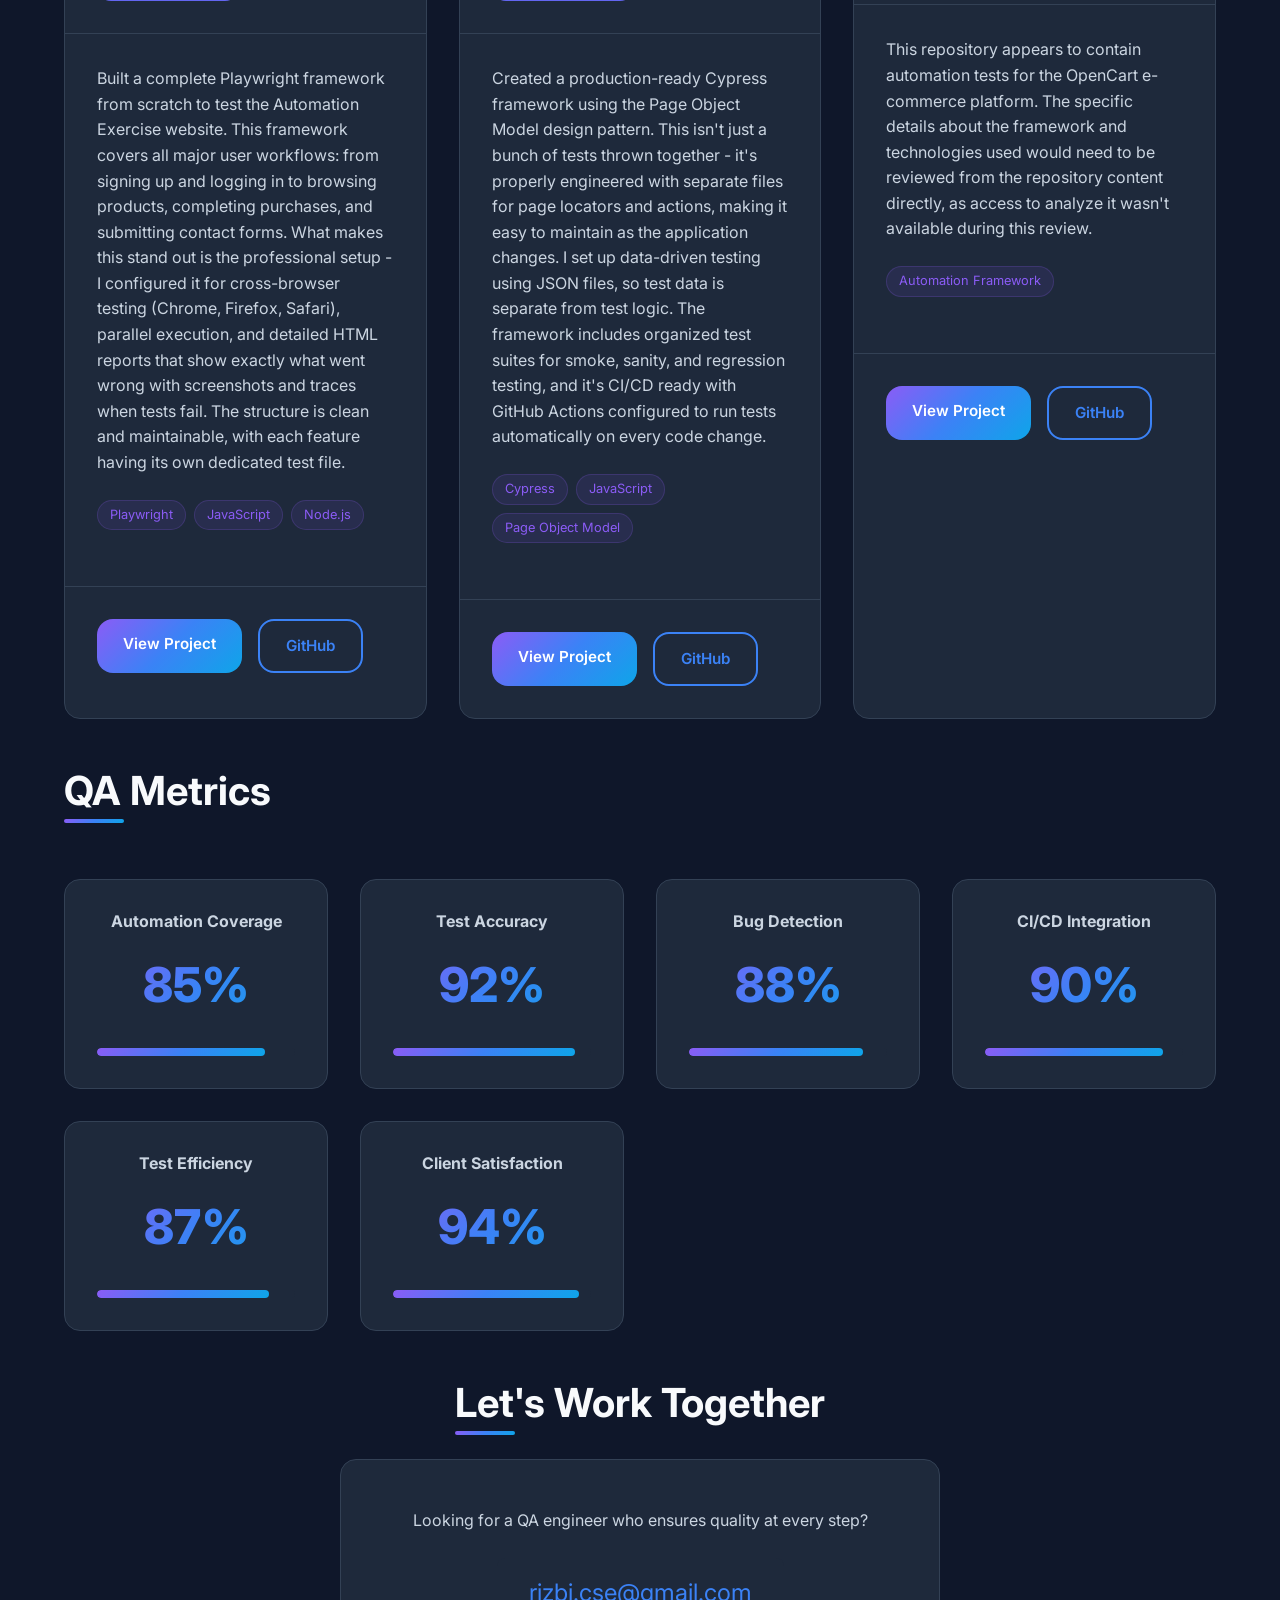
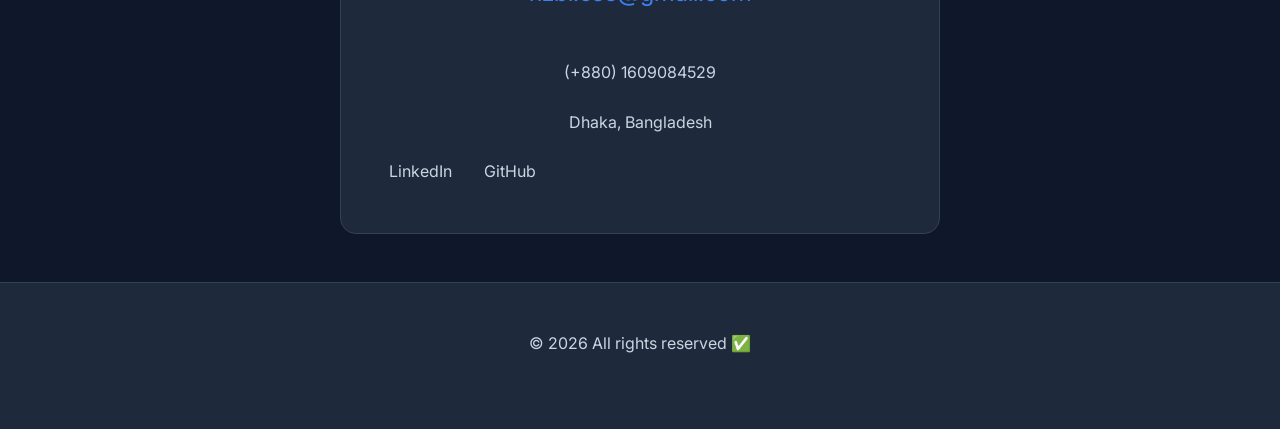
==== commit 09c8f177: "v 0.1.1.4" ====
--- a/index.html
+++ b/index.html
@@ -174,8 +174,7 @@
     <!-- Footer -->
     <footer class="qa-footer">
         <div class="container footer-content">
-            <p>© <span id="current-year">2024</span> Rizbi Islam. All tests passed. ✅</p>
-            <p>This portfolio tracks basic analytics to improve user experience.</p>
+            <p>© <span id="current-year">2026</span> All rights reserved ✅</p>
         </div>
     </footer>
 
--- a/css/main.css
+++ b/css/main.css
@@ -736,10 +736,10 @@
 
 /* ===== PREMIUM HERO BANNER ===== */
 .qa-hero {
-  min-height: 100vh;
+  min-height: 80vh;
   display: flex;
   align-items: center;
-  padding: 120px 0 80px;
+  padding: 100px 0 60px;
   background: radial-gradient(circle at top right,
       rgba(139, 92, 246, 0.25),
       transparent 60%),
@@ -791,6 +791,64 @@
   z-index: 1;
 }
 
+/* Make the hero-wrapper full width on smaller devices and reduce overlay strength */
+@media (max-width: 900px) {
+  .qa-hero {
+    min-height: 60vh;
+    padding: 60px 0 40px;
+  }
+
+  .hero-wrapper {
+    max-width: 920px;
+    padding: 40px;
+    gap: 32px;
+    background: rgba(30,41,59,0.45);
+    box-shadow: 0 15px 40px rgba(0,0,0,0.35);
+  }
+
+  .hero-image {
+    height: 320px;
+    max-width: 280px;
+  }
+}
+
+@media (max-width: 480px) {
+  .qa-hero {
+    min-height: auto;
+    padding: 40px 0 24px;
+  }
+
+  .hero-wrapper {
+    max-width: 100%;
+    padding: 18px;
+    gap: 16px;
+    border-radius: 1rem;
+    background: rgba(30,41,59,0.25);
+    border: 1px solid rgba(255,255,255,0.04);
+    box-shadow: none;
+  }
+
+  .hero-image-section {
+    flex: 0 0 auto;
+    margin: 0 auto;
+  }
+
+  .hero-image {
+    width: 100%;
+    max-width: 220px;
+    height: auto;
+    aspect-ratio: 1/1.15;
+    display: block;
+    margin: 0 auto;
+    border-radius: 1rem;
+    border: 1px solid rgba(59,130,246,0.18);
+  }
+
+  .hero-text {
+    text-align: center;
+  }
+}
+
 .hero-image-section {
   flex: 0 0 320px;
 }
